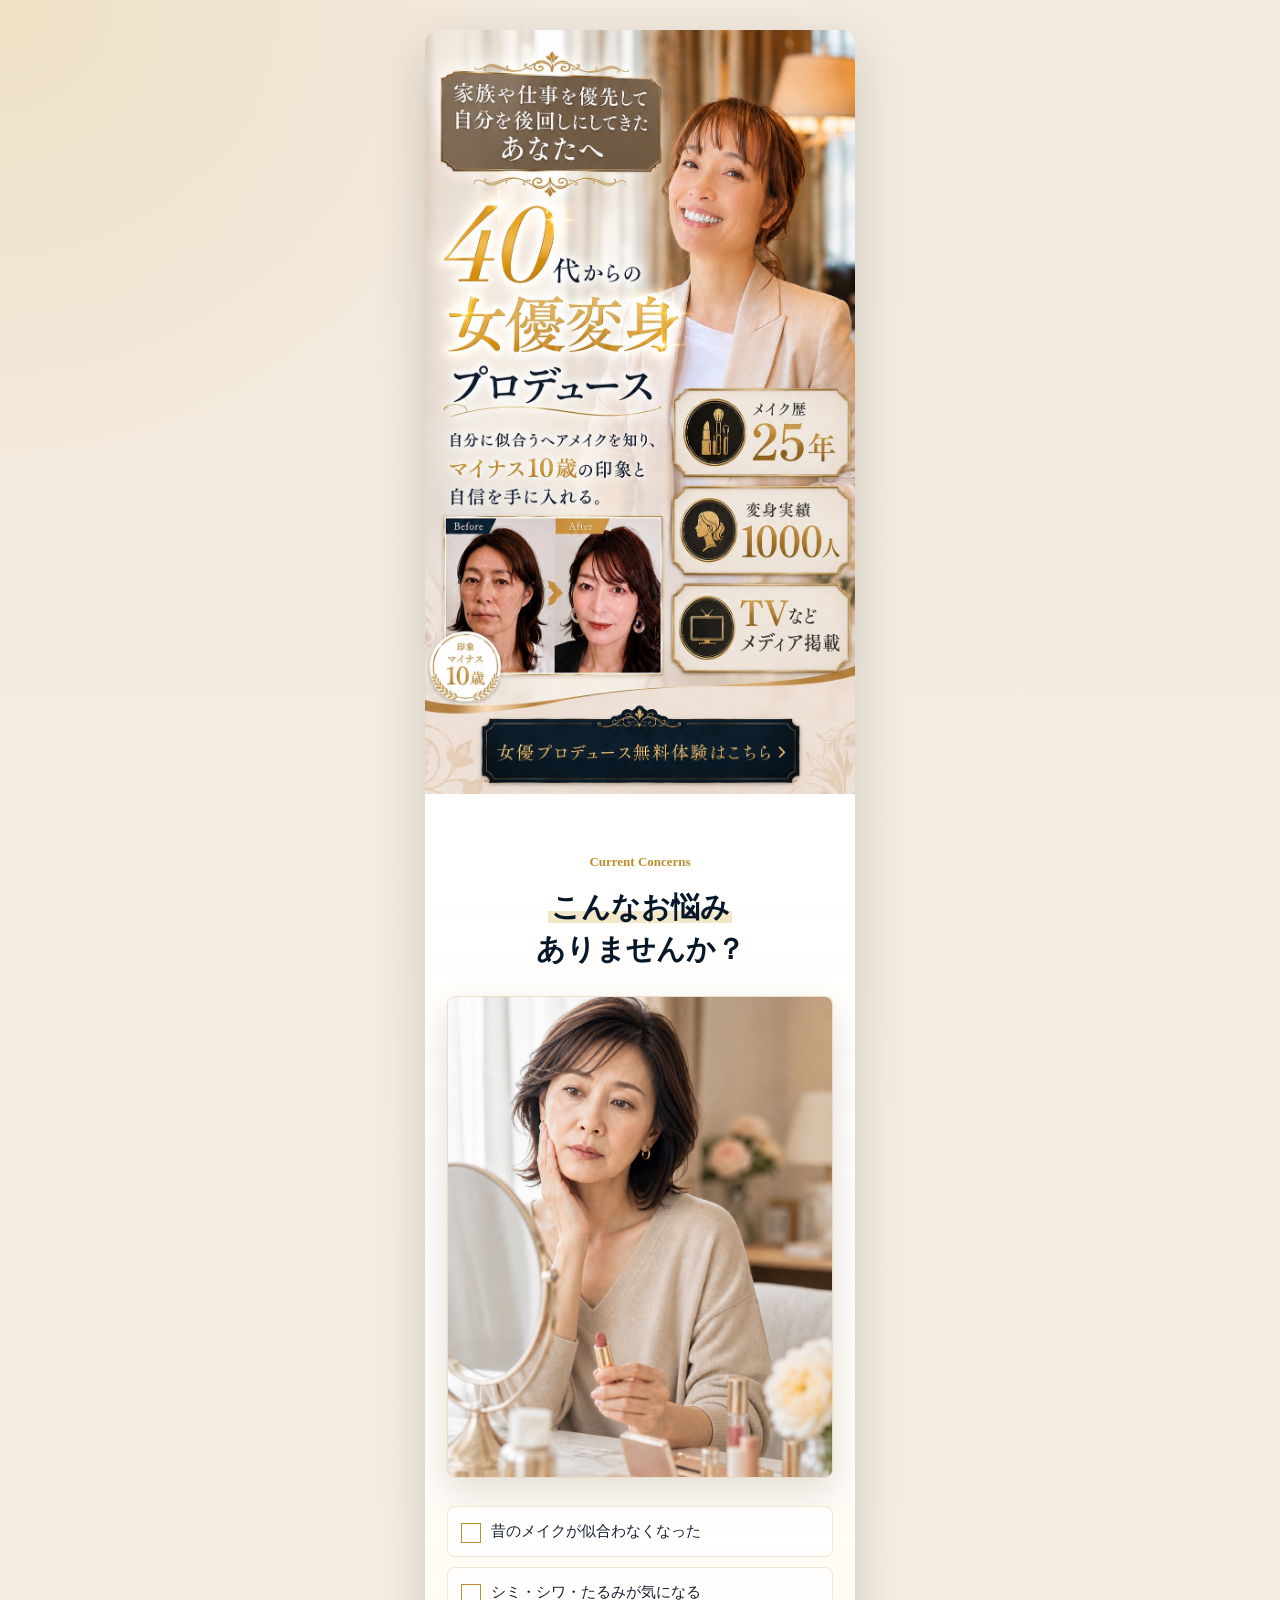
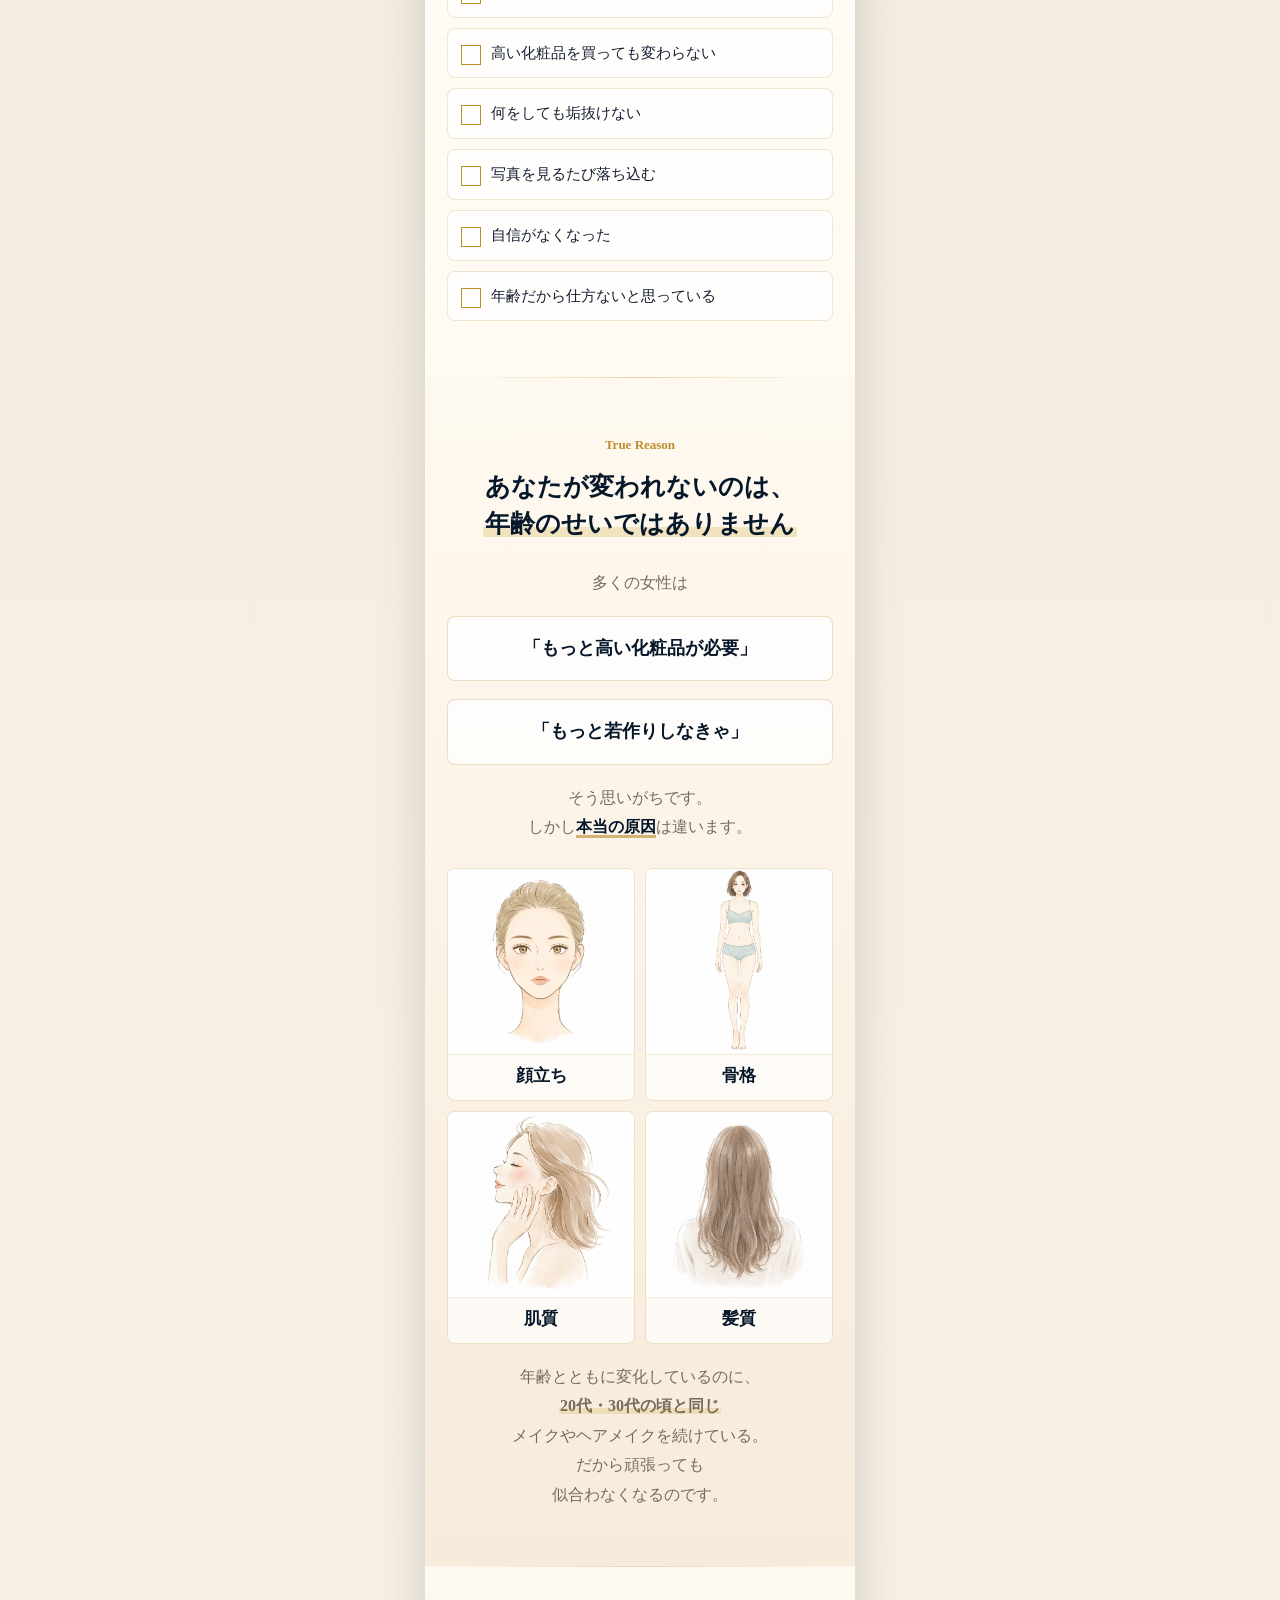
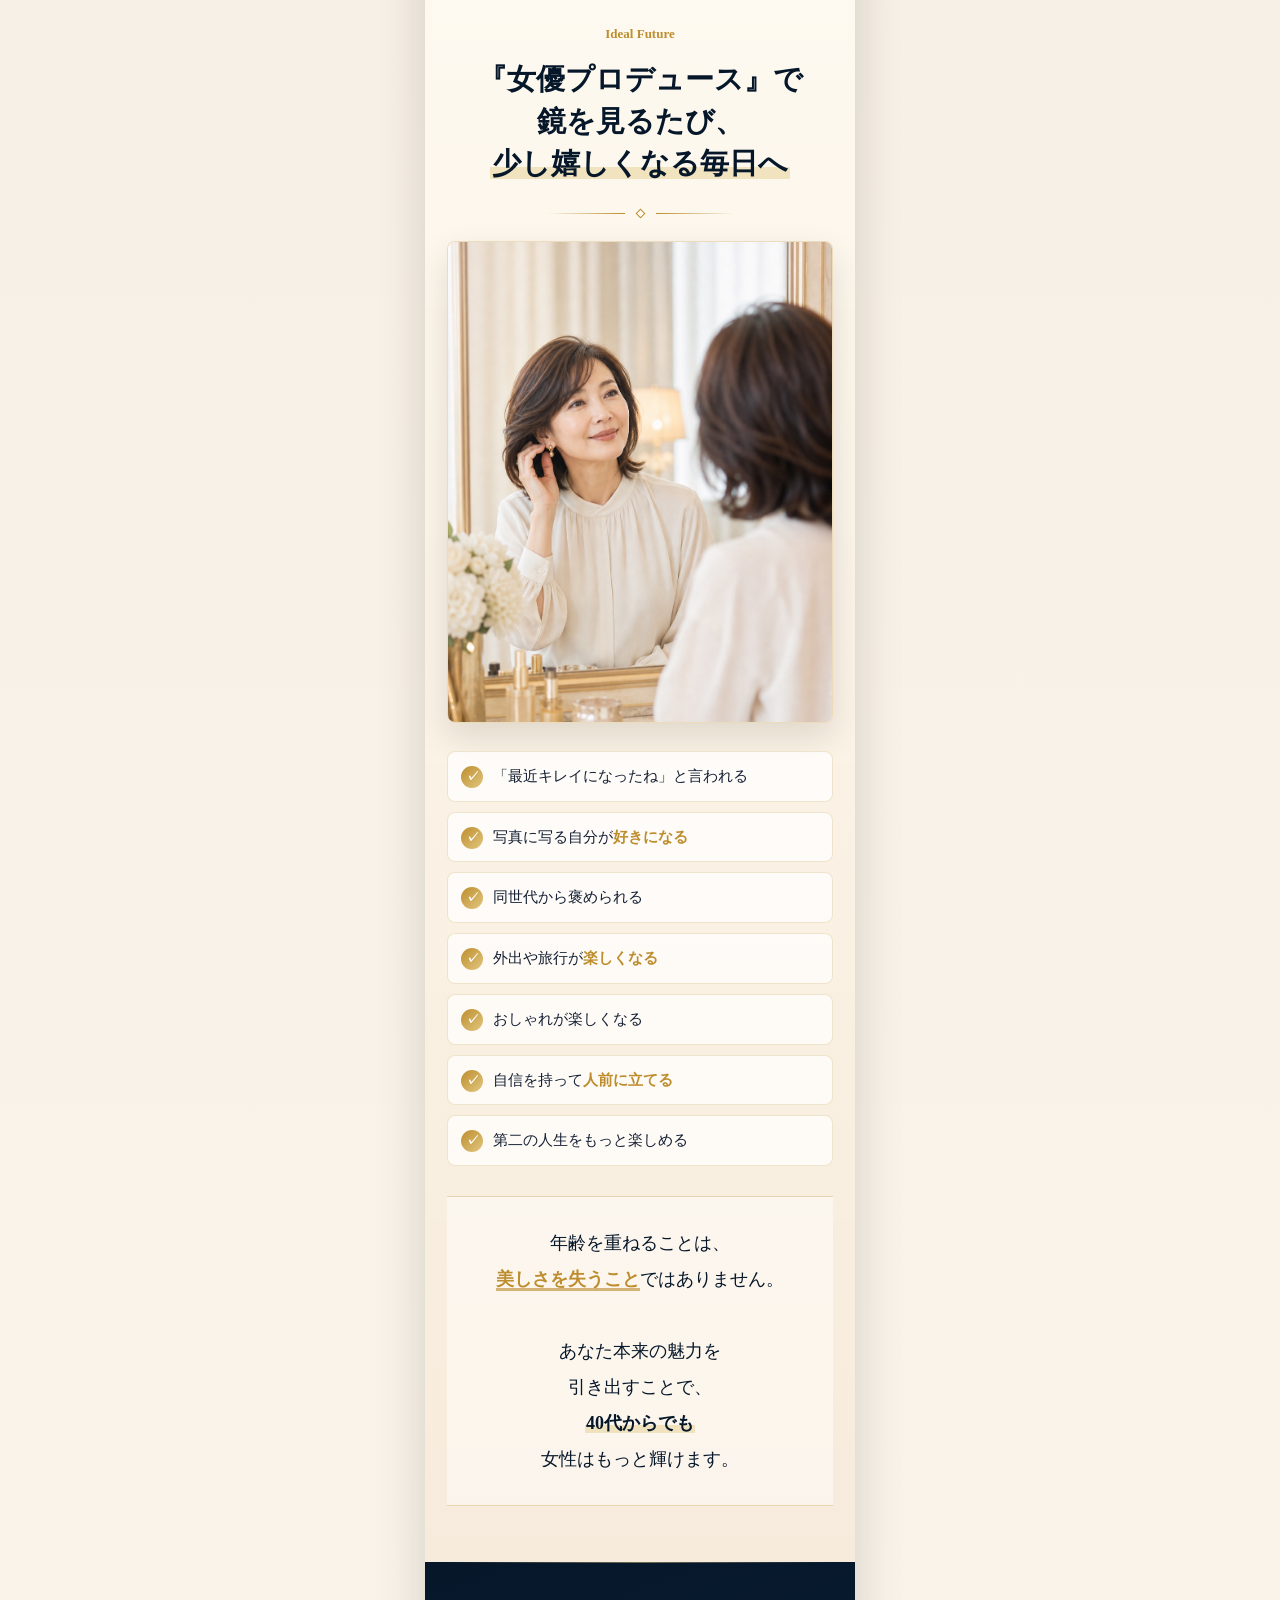
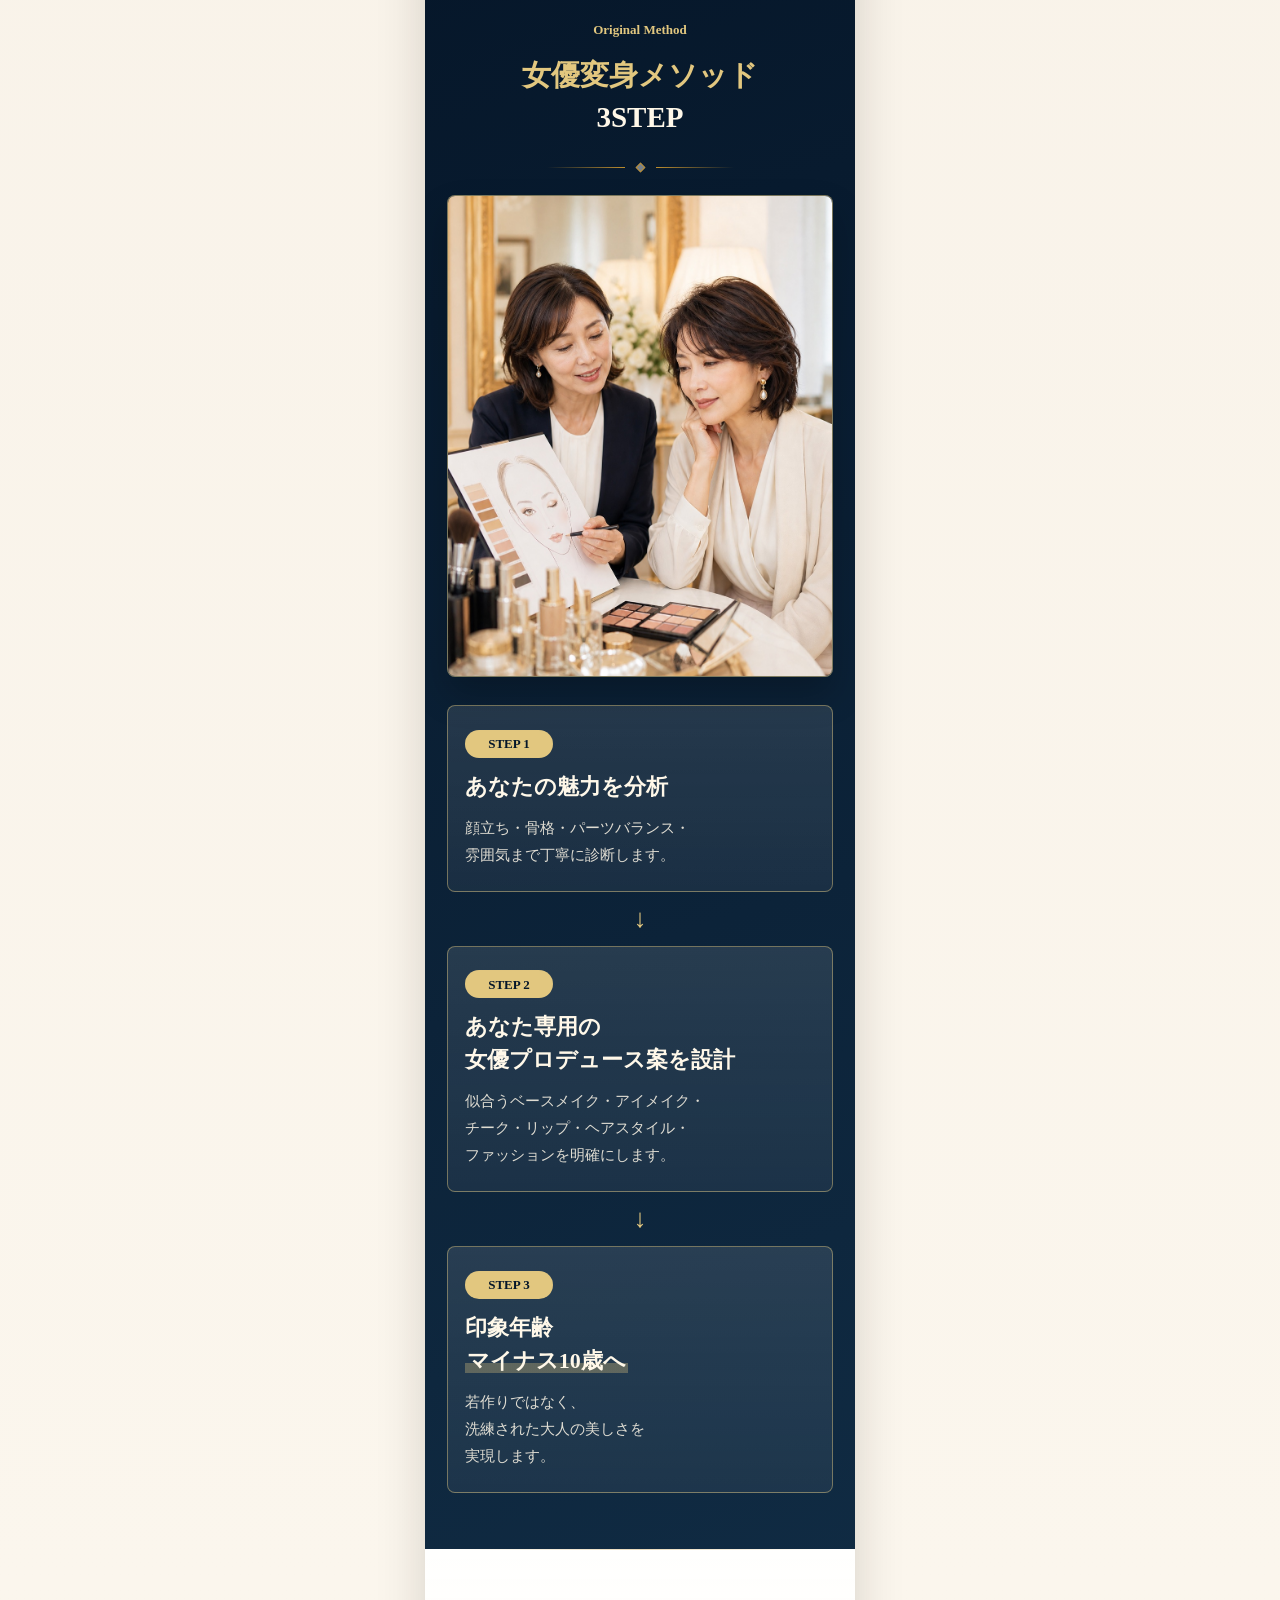
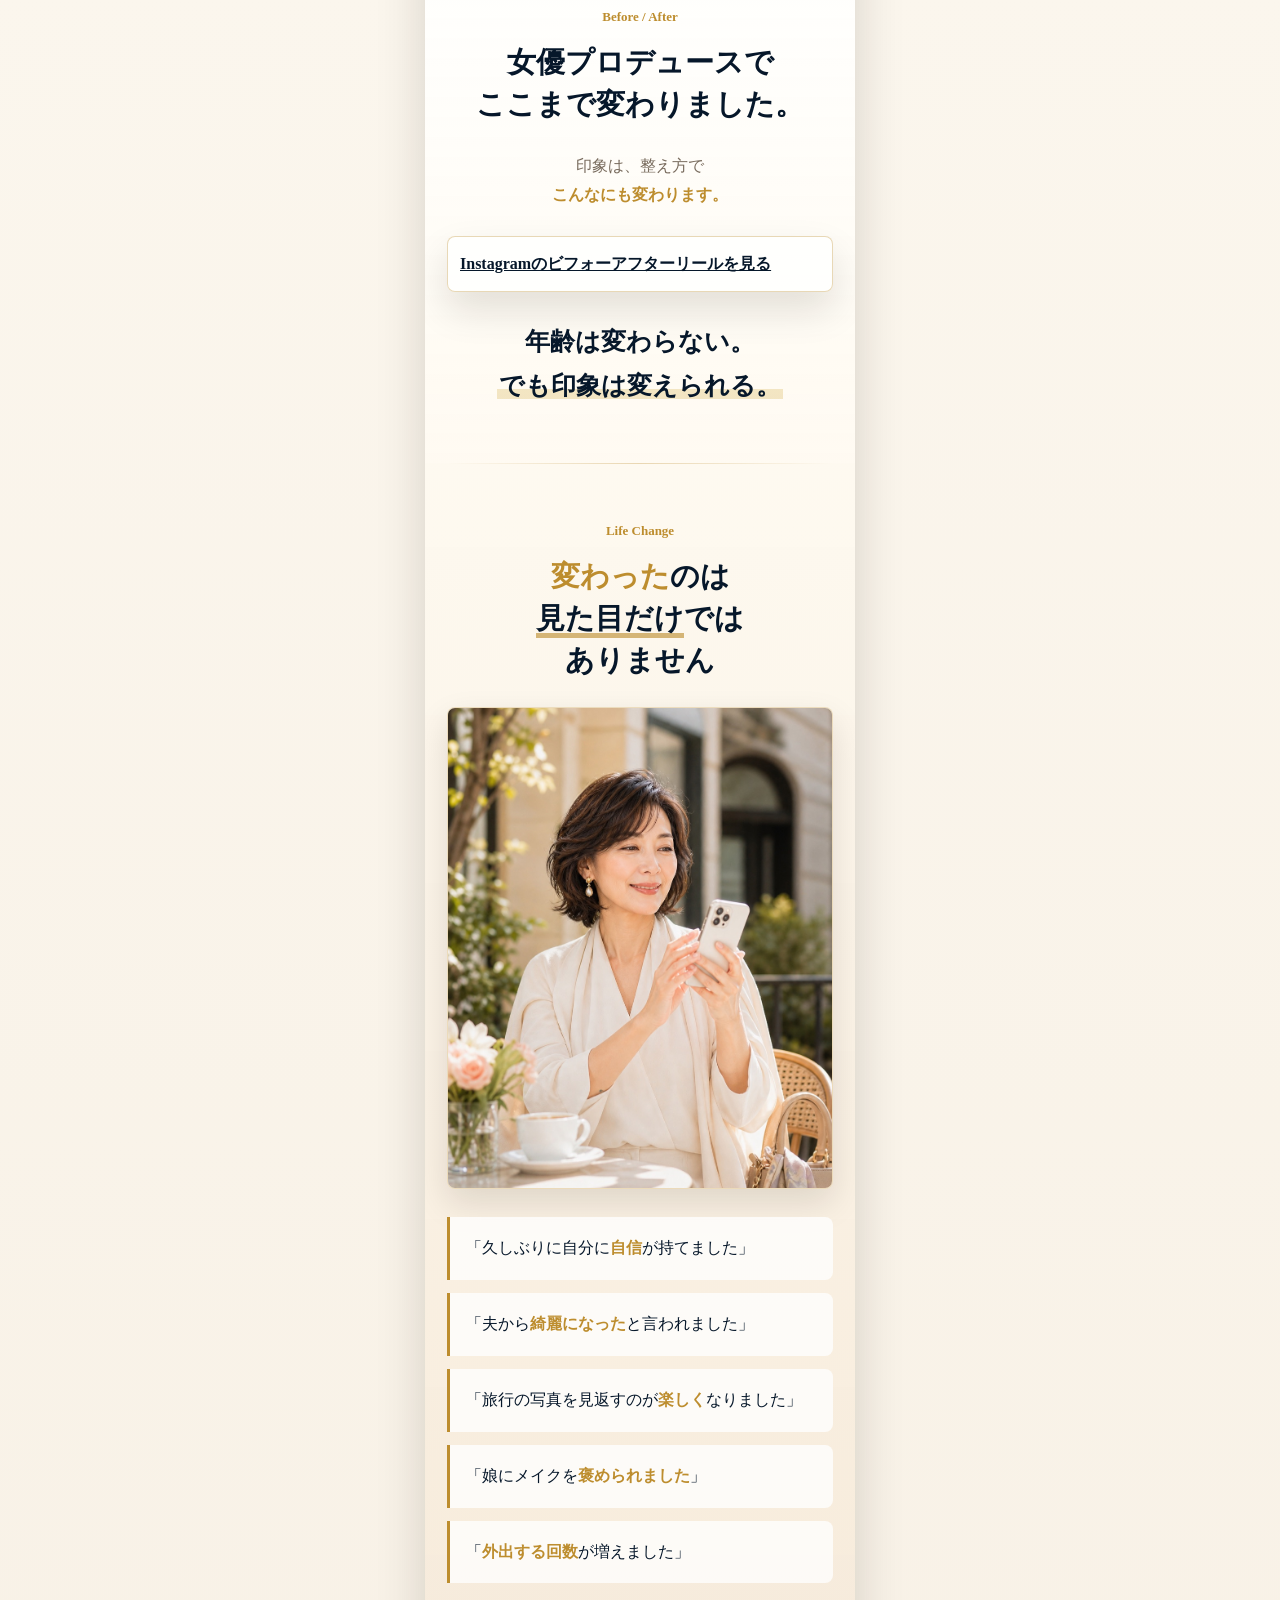
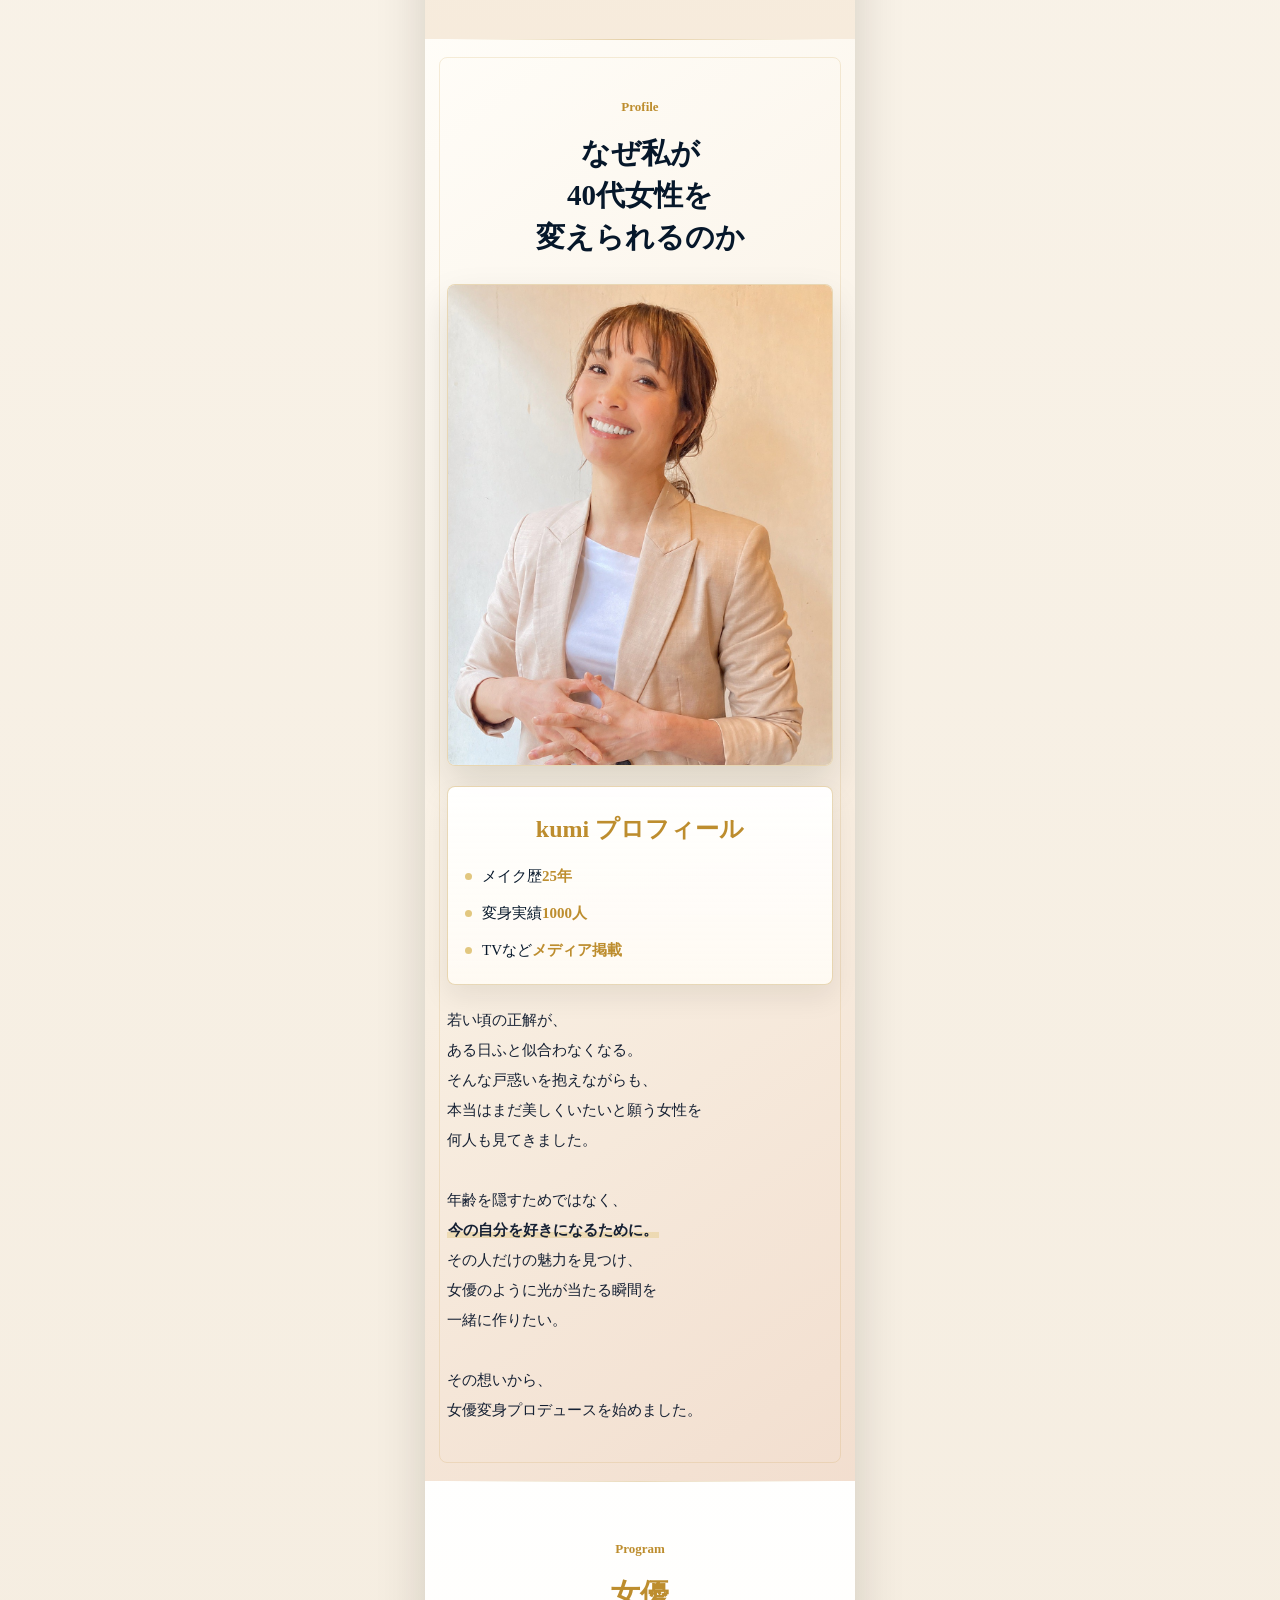
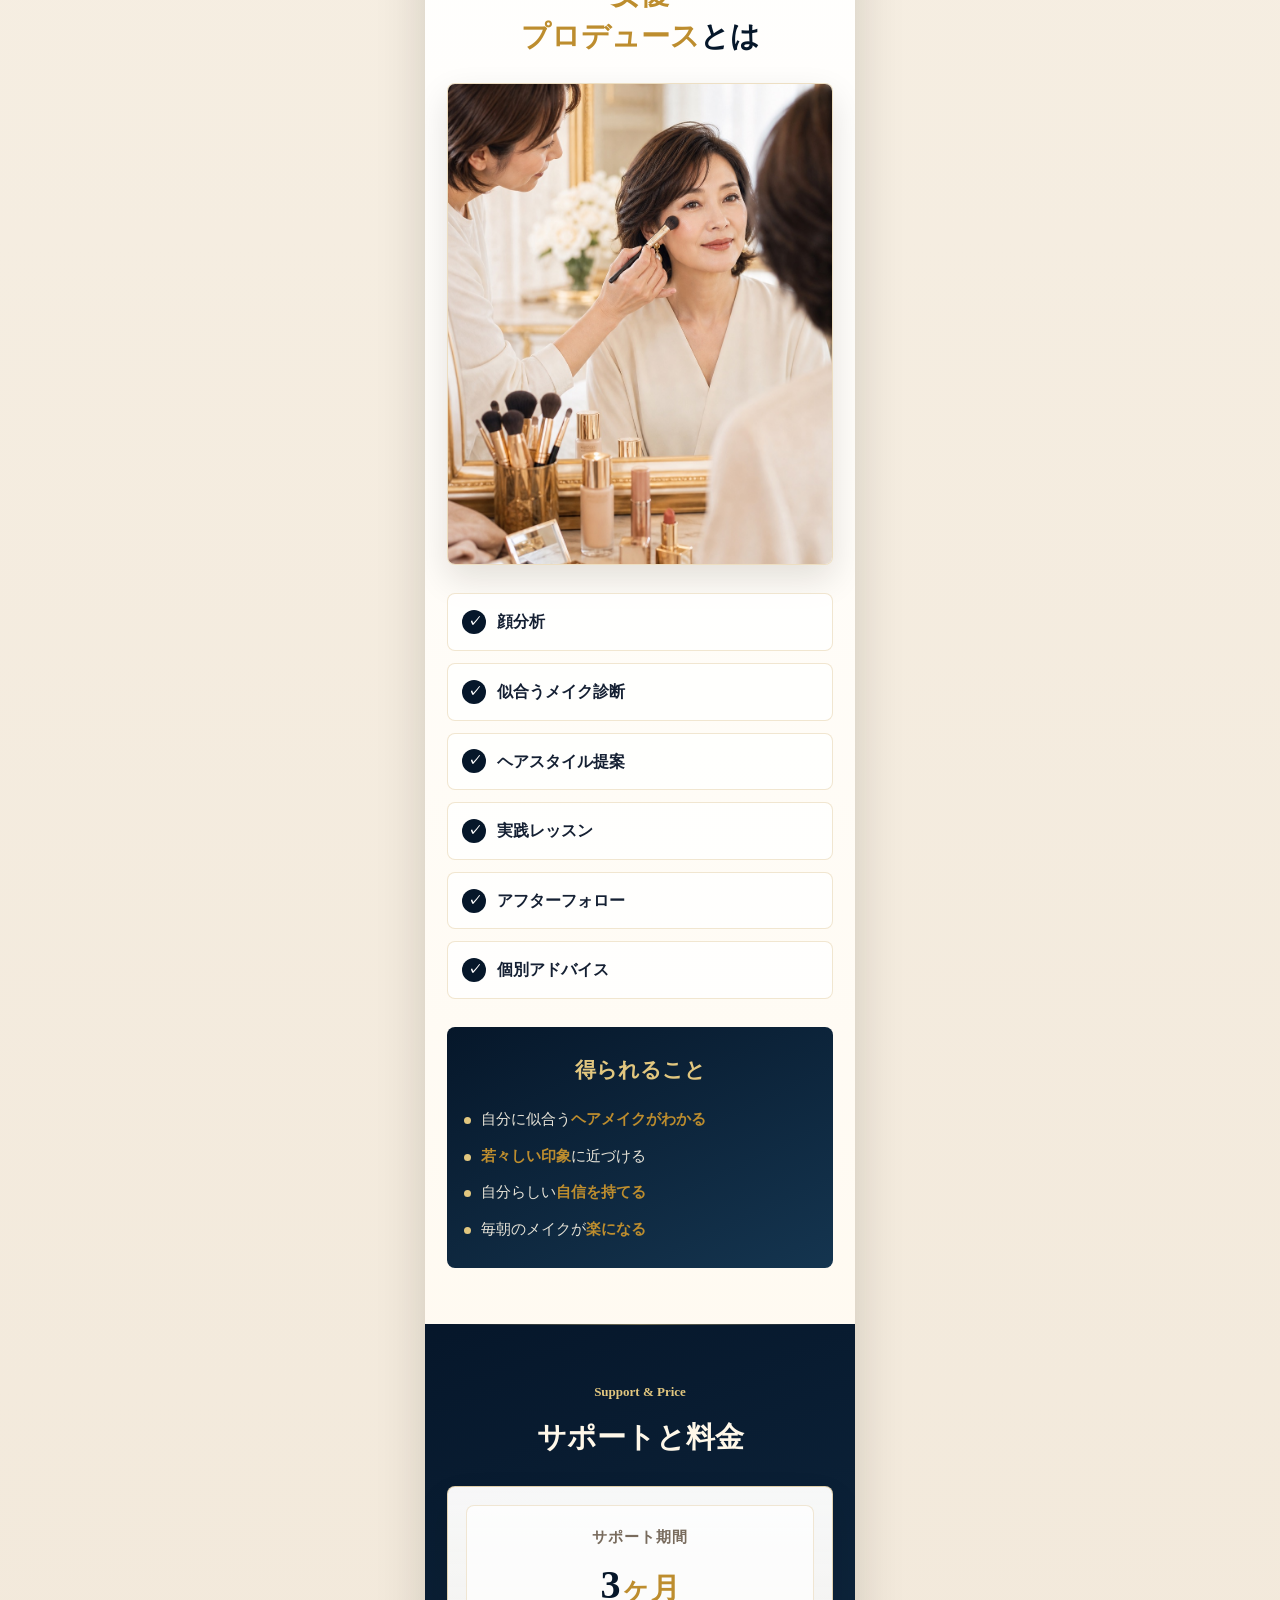
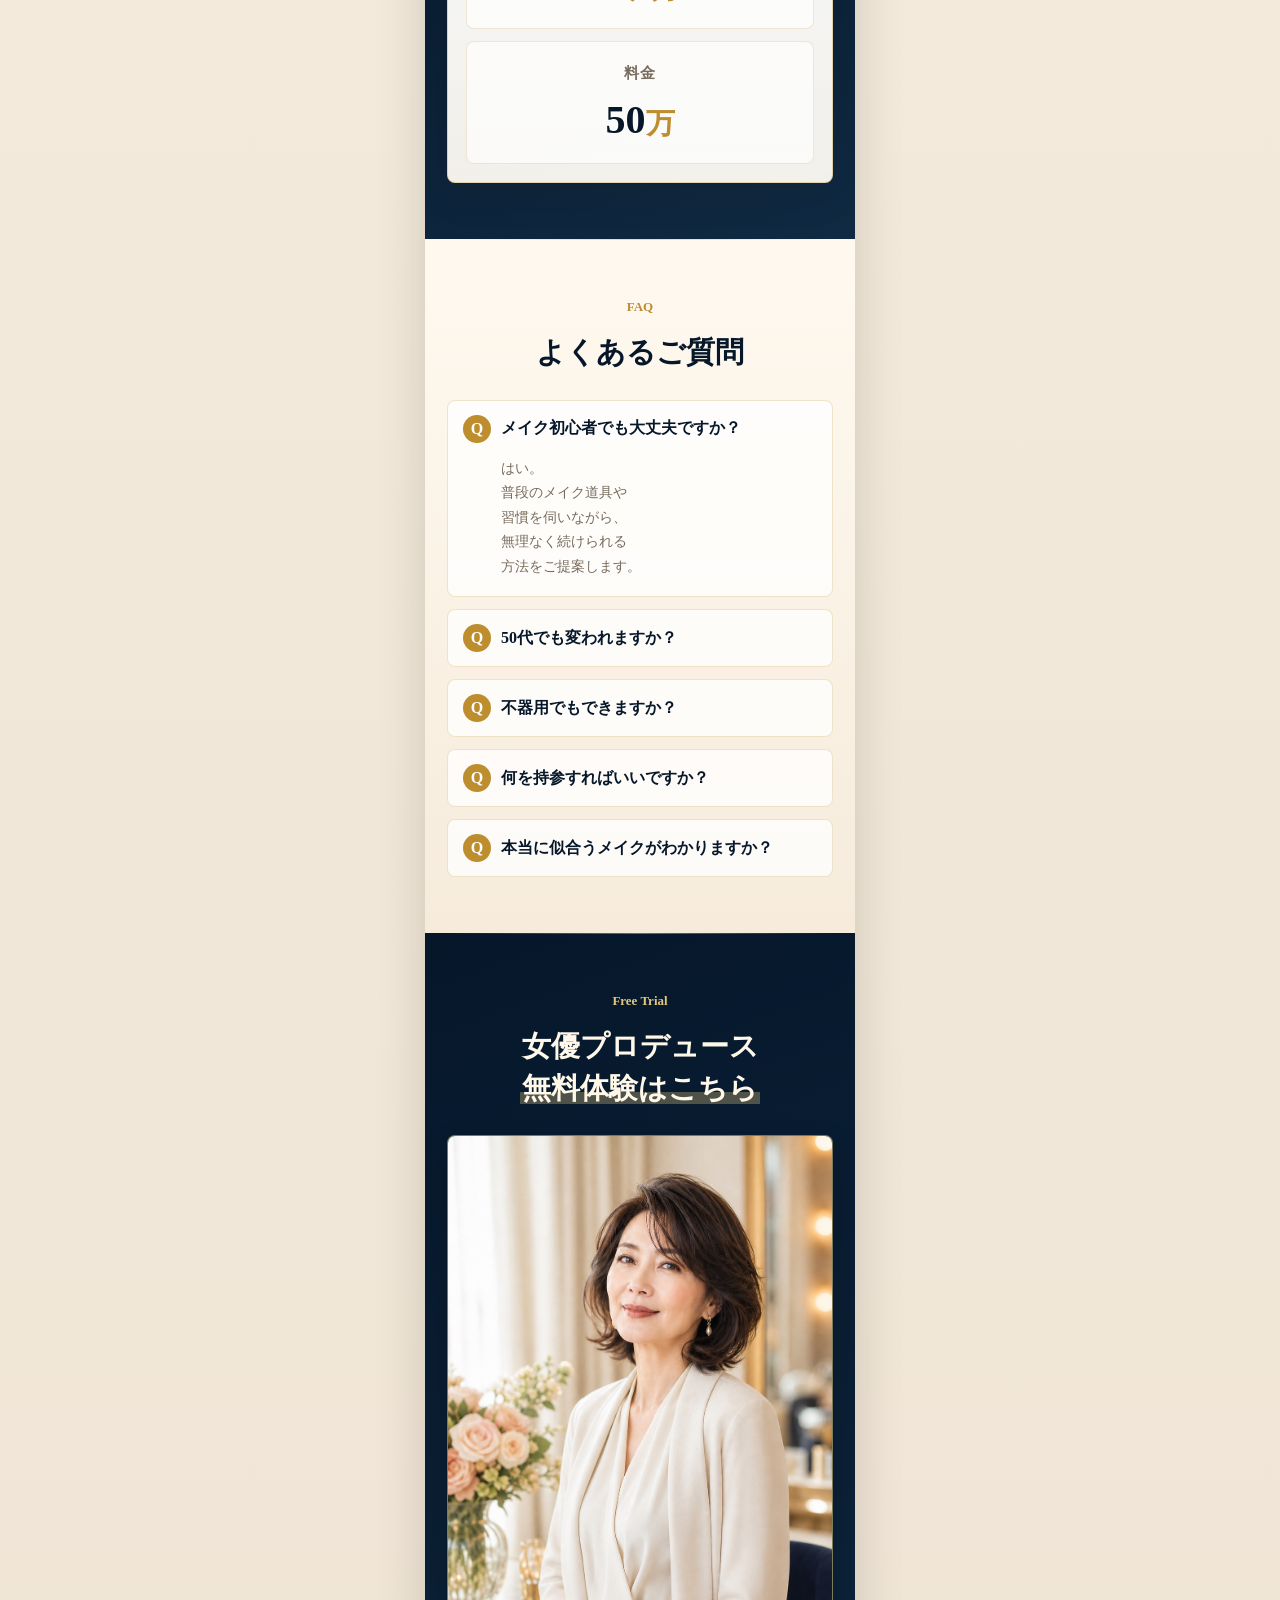
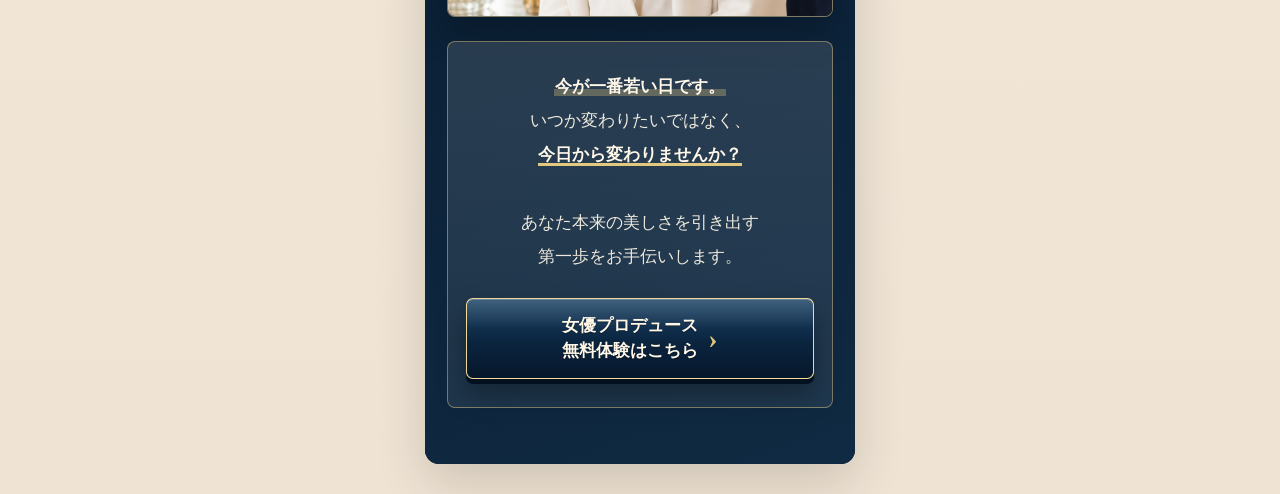
==== index.html @ 237ecb5b "Update program title" ====
<!doctype html>
<html lang="ja">
<head>
  <meta charset="utf-8">
  <meta name="viewport" content="width=device-width, initial-scale=1">
  <title>40代からの女優変身プロデュース</title>
  <meta name="description" content="年齢を重ねたからこそ、もっと美しく輝ける。40代からの女優変身プロデュース無料体験LPです。">
  <meta property="og:title" content="40代からの女優変身プロデュース">
  <meta property="og:description" content="自分に似合うヘアメイクを知り、マイナス10歳の印象と自信を手に入れる無料体験。">
  <meta property="og:image" content="assets/fv.jpg">
  <style>
    :root {
      --ivory: #fffaf1;
      --pearl: #f8efe2;
      --paper: #fffdf8;
      --navy: #06172a;
      --navy-soft: #102b43;
      --gold: #bd8d2e;
      --gold-light: #e2c77f;
      --rose: #c78c78;
      --ink: #152033;
      --muted: #786b5d;
      --line: rgba(189, 141, 46, 0.32);
      --shadow: 0 18px 50px rgba(27, 20, 11, 0.16);
    }
    * {
      box-sizing: border-box;
    }

    html {
      scroll-behavior: smooth;
    }

    body {
      margin: 0;
      color: var(--ink);
      background:
        radial-gradient(circle at top left, rgba(226, 199, 127, 0.28), transparent 34rem),
        linear-gradient(180deg, #f2eadf 0%, #fbf6ed 48%, #efe4d4 100%);
      font-family: "Hiragino Mincho ProN", "Yu Mincho", YuMincho, "Noto Serif JP", serif;
      letter-spacing: 0;
      line-height: 1.85;
      word-break: keep-all;
      overflow-wrap: normal;
      -webkit-font-smoothing: antialiased;
      text-rendering: optimizeLegibility;
    }

    img {
      display: block;
      max-width: 100%;
    }

    a {
      color: inherit;
    }

    button,
    input,
    select {
      font: inherit;
    }

    .site {
      width: 100%;
      max-width: 430px;
      margin: 0 auto;
      background: var(--paper);
      box-shadow: var(--shadow);
      overflow: hidden;
      position: relative;
    }

    .hero {
      margin: 0;
      background: #f7efe4;
      position: relative;
    }

    .hero img {
      width: 100%;
      height: auto;
    }

    .hero-cta-hotspot {
      position: absolute;
      left: 13.8%;
      right: 13.8%;
      bottom: 4.15%;
      height: 6.25%;
      border: 0;
      border-radius: 4px;
      background: transparent;
      cursor: pointer;
      -webkit-tap-highlight-color: transparent;
      transform: translateY(0);
      transition: transform 0.16s ease, filter 0.16s ease;
    }

    .hero-cta-hotspot::before {
      content: "";
      position: absolute;
      inset: 8% 1.5% 10%;
      border-radius: 3px;
      box-shadow:
        0 7px 0 rgba(2, 16, 32, 0.44),
        0 18px 26px rgba(0, 0, 0, 0.22);
      opacity: 0.55;
      transition: box-shadow 0.16s ease, opacity 0.16s ease, transform 0.16s ease;
    }

    .hero-cta-hotspot::after {
      content: "";
      position: absolute;
      inset: 12% 3% 15%;
      border-radius: 3px;
      background: linear-gradient(180deg, rgba(255, 255, 255, 0.13), transparent 42%);
      opacity: 0;
      pointer-events: none;
      transition: opacity 0.16s ease;
    }

    .hero-cta-hotspot:hover,
    .hero-cta-hotspot:focus-visible {
      transform: translateY(-2px);
      filter: brightness(1.04);
      outline: none;
    }

    .hero-cta-hotspot:hover::before,
    .hero-cta-hotspot:focus-visible::before {
      box-shadow:
        0 9px 0 rgba(2, 16, 32, 0.48),
        0 22px 30px rgba(0, 0, 0, 0.28);
      opacity: 0.68;
    }

    .hero-cta-hotspot:hover::after,
    .hero-cta-hotspot:focus-visible::after {
      opacity: 0.38;
    }

    .hero-cta-hotspot:active {
      transform: translateY(4px);
      filter: brightness(0.98);
    }

    .hero-cta-hotspot:active::before {
      box-shadow:
        0 1px 0 rgba(2, 16, 32, 0.48),
        0 8px 16px rgba(0, 0, 0, 0.18);
      opacity: 0.46;
    }

    .section {
      position: relative;
      padding: 56px 22px;
      isolation: isolate;
    }

    .section::before {
      content: "";
      position: absolute;
      inset: 0 22px auto;
      height: 1px;
      background: linear-gradient(90deg, transparent, var(--line), transparent);
    }

    .section:first-of-type::before {
      display: none;
    }

    .section--pearl {
      background:
        linear-gradient(180deg, rgba(255, 250, 241, 0.92), rgba(246, 235, 219, 0.95)),
        var(--pearl);
    }

    .section--white {
      background:
        linear-gradient(180deg, rgba(255, 255, 255, 0.84), rgba(255, 250, 241, 0.94)),
        var(--paper);
    }

    .section--navy {
      color: #fff8e9;
      background:
        linear-gradient(160deg, rgba(6, 23, 42, 0.98), rgba(16, 43, 67, 0.98)),
        var(--navy);
    }

    .section--navy::before {
      background: linear-gradient(90deg, transparent, rgba(226, 199, 127, 0.48), transparent);
    }

    .section--profile {
      color: var(--navy);
      background:
        linear-gradient(145deg, rgba(255, 253, 248, 0.97), rgba(248, 239, 226, 0.94) 52%, rgba(241, 220, 204, 0.92)),
        var(--ivory);
    }

    .section--profile::before {
      background: linear-gradient(90deg, transparent, rgba(189, 141, 46, 0.4), transparent);
    }

    .section--profile::after {
      content: "";
      position: absolute;
      inset: 18px 14px 18px;
      z-index: 0;
      border: 1px solid rgba(189, 141, 46, 0.16);
      border-radius: 8px;
      pointer-events: none;
    }

    .section--profile > * {
      position: relative;
      z-index: 1;
    }

    .section--profile .eyebrow {
      color: var(--gold);
    }

    .section--profile .title {
      color: var(--navy);
    }

    .eyebrow {
      margin: 0 0 12px;
      color: var(--gold);
      font-size: 13px;
      font-weight: 700;
      text-align: center;
    }

    .section--navy .eyebrow {
      color: var(--gold-light);
    }

    .title {
      margin: 0 auto 26px;
      color: var(--navy);
      font-size: 29px;
      font-weight: 700;
      line-height: 1.45;
      text-align: center;
    }

    .section--navy .title {
      color: #fff8e9;
    }

    .title-small {
      font-size: 25px;
    }

    .phrase,
    .line {
      display: inline-block;
    }

    .line {
      display: block;
    }

    .accent {
      color: var(--gold);
      font-weight: 700;
    }

    .section--navy .accent {
      color: var(--gold-light);
    }

    .marker {
      padding: 0 0.08em;
      background: linear-gradient(transparent 62%, rgba(226, 199, 127, 0.42) 0);
      font-weight: 700;
    }

    .section--navy .marker {
      color: #fff8e9;
      background: linear-gradient(transparent 62%, rgba(226, 199, 127, 0.32) 0);
    }

    .underline {
      color: var(--navy);
      font-weight: 700;
      text-decoration: underline;
      text-decoration-color: rgba(189, 141, 46, 0.62);
      text-decoration-thickness: 0.16em;
      text-underline-offset: 0.18em;
      text-decoration-skip-ink: none;
    }

    .section--navy .underline {
      color: #fff8e9;
      text-decoration-color: var(--gold-light);
    }

    .ornament {
      display: flex;
      align-items: center;
      justify-content: center;
      gap: 12px;
      margin: 0 auto 24px;
      color: var(--gold);
    }

    .ornament::before,
    .ornament::after {
      content: "";
      width: 78px;
      height: 1px;
      background: linear-gradient(90deg, transparent, currentColor);
    }

    .ornament::after {
      background: linear-gradient(90deg, currentColor, transparent);
    }

    .ornament span {
      width: 7px;
      height: 7px;
      border: 1px solid currentColor;
      transform: rotate(45deg);
      background: rgba(255, 255, 255, 0.45);
    }

    .lead {
      margin: 0 auto;
      color: var(--muted);
      font-size: 16px;
      text-align: center;
    }

    .section--navy .lead {
      color: rgba(255, 248, 233, 0.82);
    }

    .section-visual {
      margin: 0 0 28px;
      border: 1px solid rgba(189, 141, 46, 0.28);
      border-radius: 8px;
      background: rgba(255, 255, 255, 0.48);
      box-shadow: 0 14px 34px rgba(27, 20, 11, 0.12);
      overflow: hidden;
    }

    .section--navy .section-visual {
      border-color: rgba(226, 199, 127, 0.5);
      background: rgba(255, 255, 255, 0.06);
      box-shadow: 0 18px 34px rgba(0, 0, 0, 0.22);
    }

    .section-visual img {
      width: 100%;
      aspect-ratio: 4 / 5;
      object-fit: cover;
    }

    .section-visual--future img {
      object-position: center 42%;
    }

    .section-visual--concerns img {
      object-position: center 46%;
    }

    .section-visual--method img,
    .section-visual--lesson img {
      object-position: center 48%;
    }

    .section-visual--life img {
      object-position: center 45%;
    }

    .section-visual--final {
      margin-bottom: 24px;
    }

    .section-visual--final img {
      object-position: center 43%;
    }

    .future-list,
    .worry-list,
    .check-list {
      display: grid;
      gap: 10px;
      margin: 0;
      padding: 0;
      list-style: none;
    }

    .future-list {
      margin-bottom: 30px;
    }

    .future-list li,
    .worry-list li,
    .check-list li {
      display: flex;
      align-items: flex-start;
      gap: 10px;
      min-height: 44px;
      padding: 12px 13px;
      border: 1px solid rgba(189, 141, 46, 0.22);
      border-radius: 8px;
      background: rgba(255, 255, 255, 0.72);
      color: var(--ink);
      font-size: 15px;
      line-height: 1.65;
    }

    .future-list li::before,
    .check-list li::before {
      content: "✓";
      flex: 0 0 22px;
      width: 22px;
      height: 22px;
      margin-top: 2px;
      border-radius: 50%;
      color: #fff;
      background: linear-gradient(135deg, var(--gold), var(--gold-light));
      font-size: 13px;
      font-weight: 700;
      line-height: 22px;
      text-align: center;
    }

    .worry-list li::before {
      content: "";
      flex: 0 0 18px;
      width: 18px;
      height: 18px;
      margin-top: 4px;
      border: 1.5px solid var(--gold);
      background: rgba(255, 255, 255, 0.72);
    }

    .message {
      margin: 30px 0 0;
      padding: 28px 18px;
      border-top: 1px solid var(--line);
      border-bottom: 1px solid var(--line);
      color: var(--navy);
      font-size: 18px;
      line-height: 2;
      text-align: center;
      background: rgba(255, 255, 255, 0.45);
    }

    .message strong {
      color: var(--gold);
      font-weight: 700;
    }

    .cause-copy {
      display: grid;
      gap: 18px;
      margin: 0;
      color: var(--ink);
      font-size: 16px;
      text-align: center;
    }

    .quote-line {
      margin: 0;
      padding: 16px 14px;
      border: 1px solid rgba(189, 141, 46, 0.28);
      border-radius: 8px;
      background: rgba(255, 255, 255, 0.78);
      color: var(--navy);
      font-size: 18px;
      font-weight: 700;
      line-height: 1.75;
    }

    .mini-list {
      display: grid;
      grid-template-columns: repeat(2, minmax(0, 1fr));
      gap: 10px;
      margin: 8px 0 0;
      padding: 0;
      list-style: none;
    }

    .mini-list li {
      display: grid;
      min-height: 0;
      padding: 0;
      border: 1px solid rgba(189, 141, 46, 0.24);
      border-radius: 8px;
      background: rgba(255, 255, 255, 0.7);
      color: var(--navy);
      font-weight: 700;
      text-align: center;
      overflow: hidden;
    }

    .mini-list img {
      width: 100%;
      aspect-ratio: 1 / 1;
      object-fit: cover;
      background: #fff;
      border-bottom: 1px solid rgba(189, 141, 46, 0.18);
    }

    .mini-list span {
      display: block;
      padding: 10px 8px 12px;
      font-size: 17px;
      line-height: 1.35;
    }

    .step-stack {
      display: grid;
      gap: 14px;
    }

    .step-card {
      position: relative;
      padding: 22px 17px;
      border: 1px solid rgba(226, 199, 127, 0.45);
      border-radius: 8px;
      background:
        linear-gradient(180deg, rgba(255, 255, 255, 0.08), rgba(255, 255, 255, 0.02)),
        rgba(255, 255, 255, 0.04);
    }

    .step-number {
      display: inline-flex;
      align-items: center;
      justify-content: center;
      min-width: 88px;
      height: 28px;
      margin-bottom: 12px;
      border: 1px solid rgba(226, 199, 127, 0.7);
      border-radius: 999px;
      color: var(--navy);
      background: var(--gold-light);
      font-size: 13px;
      font-weight: 700;
      line-height: 1;
    }

    .step-card h3 {
      margin: 0 0 12px;
      color: #fff8e9;
      font-size: 22px;
      line-height: 1.5;
    }

    .step-card p {
      margin: 0;
      color: rgba(255, 248, 233, 0.86);
      font-size: 15px;
      line-height: 1.8;
    }

    .step-arrow {
      color: var(--gold-light);
      font-size: 26px;
      line-height: 1;
      text-align: center;
    }

    .case-grid {
      display: grid;
      gap: 14px;
      margin-top: 26px;
    }

    .instagram-reel {
      width: min(100%, 520px);
      margin: 26px auto 0;
      padding: clamp(8px, 1.8vw, 12px);
      border: 1px solid rgba(189, 141, 46, 0.34);
      border-radius: 8px;
      background: rgba(255, 255, 255, 0.76);
      box-shadow: 0 18px 38px rgba(27, 20, 11, 0.12);
    }

    .instagram-reel .instagram-media {
      min-width: 0 !important;
      width: 100% !important;
      max-width: 100% !important;
      margin: 0 auto !important;
    }

    .instagram-reel a {
      color: var(--navy);
      font-weight: 700;
      line-height: 1.8;
    }

    .case-card {
      border: 1px solid rgba(189, 141, 46, 0.32);
      border-radius: 8px;
      background: rgba(255, 255, 255, 0.76);
      overflow: hidden;
    }

    .case-head {
      display: flex;
      align-items: center;
      justify-content: space-between;
      min-height: 38px;
      padding: 8px 12px;
      color: #fff8e9;
      background: linear-gradient(90deg, var(--navy), var(--navy-soft));
      font-size: 13px;
      font-weight: 700;
    }

    .ba-row {
      display: grid;
      grid-template-columns: minmax(0, 1fr) 32px minmax(0, 1fr);
      gap: 0;
      align-items: stretch;
      min-height: 132px;
    }

    .photo-slot {
      position: relative;
      display: grid;
      place-items: center;
      padding: 16px 8px 12px;
      overflow: hidden;
      color: rgba(21, 32, 51, 0.62);
      background:
        linear-gradient(145deg, rgba(255, 255, 255, 0.78), rgba(242, 229, 210, 0.82)),
        var(--pearl);
    }

    .photo-slot::before {
      content: "";
      width: 62px;
      height: 62px;
      border-radius: 50%;
      border: 1px solid rgba(189, 141, 46, 0.24);
      background:
        radial-gradient(circle at 50% 28%, rgba(189, 141, 46, 0.22) 0 18%, transparent 19%),
        radial-gradient(circle at 50% 92%, rgba(189, 141, 46, 0.18) 0 45%, transparent 46%);
    }

    .photo-slot.after {
      background:
        linear-gradient(145deg, rgba(255, 251, 239, 0.92), rgba(226, 199, 127, 0.28)),
        var(--ivory);
    }

    .photo-label {
      position: absolute;
      inset: 8px auto auto 8px;
      padding: 3px 8px;
      color: #fff;
      background: var(--navy);
      font-size: 12px;
      line-height: 1.2;
    }

    .photo-slot.after .photo-label {
      background: var(--gold);
    }

    .ba-arrow {
      display: grid;
      place-items: center;
      color: var(--gold);
      background: rgba(189, 141, 46, 0.08);
      font-size: 22px;
      font-weight: 700;
    }

    .proof-copy {
      margin: 28px 0 0;
      color: var(--navy);
      font-size: 25px;
      font-weight: 700;
      line-height: 1.75;
      text-align: center;
    }

    .voice-list {
      display: grid;
      gap: 13px;
      margin: 0;
      padding: 0;
      list-style: none;
    }

    .voice-list li {
      padding: 17px 16px;
      border-left: 3px solid var(--gold);
      border-radius: 0 8px 8px 0;
      background: rgba(255, 255, 255, 0.78);
      color: var(--navy);
      font-size: 16px;
      line-height: 1.8;
    }

    .voice-list strong,
    .program-item strong,
    .benefit-box strong {
      color: var(--gold);
      font-weight: 700;
    }

    .profile {
      display: grid;
      gap: 20px;
    }

    .profile-photo {
      margin: 0;
      border: 1px solid rgba(189, 141, 46, 0.34);
      border-radius: 8px;
      background: rgba(255, 255, 255, 0.7);
      box-shadow: 0 18px 38px rgba(27, 20, 11, 0.13);
      overflow: hidden;
    }

    .profile-photo img {
      width: 100%;
      aspect-ratio: 4 / 5;
      object-fit: cover;
      object-position: center 28%;
    }

    .profile-box {
      padding: 20px 17px;
      border: 1px solid rgba(189, 141, 46, 0.34);
      border-radius: 8px;
      background:
        linear-gradient(180deg, rgba(255, 255, 255, 0.84), rgba(255, 250, 241, 0.72)),
        rgba(255, 255, 255, 0.76);
      box-shadow: 0 12px 28px rgba(27, 20, 11, 0.08);
    }

    .profile-name {
      margin: 0 0 12px;
      color: var(--gold);
      font-size: 24px;
      font-weight: 700;
      text-align: center;
    }

    .profile-list {
      display: grid;
      gap: 9px;
      margin: 0;
      padding: 0;
      list-style: none;
    }

    .profile-list li {
      display: flex;
      gap: 10px;
      align-items: center;
      color: var(--navy);
      font-size: 15px;
    }

    .profile-list li::before {
      content: "";
      flex: 0 0 7px;
      width: 7px;
      height: 7px;
      border-radius: 50%;
      background: var(--gold-light);
    }

    .story {
      margin: 0;
      color: var(--ink);
      font-size: 15px;
      line-height: 2;
      text-align: left;
    }

    .program-grid {
      display: grid;
      gap: 12px;
      margin-bottom: 28px;
    }

    .program-item {
      display: flex;
      align-items: center;
      gap: 11px;
      min-height: 54px;
      padding: 13px 14px;
      border: 1px solid rgba(189, 141, 46, 0.22);
      border-radius: 8px;
      background: rgba(255, 255, 255, 0.78);
      font-weight: 700;
    }

    .program-item::before {
      content: "✓";
      flex: 0 0 24px;
      width: 24px;
      height: 24px;
      border-radius: 50%;
      color: #fff;
      background: var(--navy);
      font-size: 13px;
      line-height: 24px;
      text-align: center;
    }

    .benefit-box {
      padding: 24px 17px;
      border-radius: 8px;
      color: #fff8e9;
      background:
        linear-gradient(155deg, rgba(6, 23, 42, 0.96), rgba(21, 54, 81, 0.96)),
        var(--navy);
    }

    .benefit-box h3 {
      margin: 0 0 16px;
      color: var(--gold-light);
      font-size: 21px;
      text-align: center;
    }

    .benefit-box ul {
      display: grid;
      gap: 9px;
      margin: 0;
      padding: 0;
      list-style: none;
    }

    .benefit-box li {
      display: flex;
      gap: 10px;
      align-items: flex-start;
      color: rgba(255, 248, 233, 0.9);
      font-size: 15px;
    }

    .benefit-box li::before {
      content: "";
      flex: 0 0 7px;
      width: 7px;
      height: 7px;
      margin-top: 11px;
      border-radius: 50%;
      background: var(--gold-light);
    }

    .terms-panel {
      display: grid;
      gap: 12px;
      margin-top: 28px;
      padding: 18px;
      border: 1px solid rgba(189, 141, 46, 0.34);
      border-radius: 8px;
      background:
        linear-gradient(180deg, rgba(255, 255, 255, 0.86), rgba(255, 250, 241, 0.76)),
        rgba(255, 255, 255, 0.78);
      box-shadow: 0 16px 34px rgba(27, 20, 11, 0.1);
    }

    .terms-row {
      display: grid;
      gap: 8px;
      padding: 18px 14px;
      border: 1px solid rgba(189, 141, 46, 0.2);
      border-radius: 8px;
      background: rgba(255, 255, 255, 0.68);
      text-align: center;
    }

    .terms-label {
      color: var(--muted);
      font-size: 15px;
      font-weight: 700;
      letter-spacing: 0.06em;
    }

    .terms-value {
      color: var(--navy);
      font-size: clamp(30px, 9vw, 40px);
      font-weight: 700;
      line-height: 1.25;
    }

    .terms-value .unit {
      color: var(--gold);
      font-size: 0.72em;
    }

    .faq-list {
      display: grid;
      gap: 12px;
    }

    details {
      border: 1px solid rgba(189, 141, 46, 0.24);
      border-radius: 8px;
      background: rgba(255, 255, 255, 0.78);
      overflow: hidden;
    }

    summary {
      display: flex;
      align-items: center;
      gap: 10px;
      min-height: 56px;
      padding: 14px 15px;
      color: var(--navy);
      cursor: pointer;
      font-weight: 700;
      list-style: none;
    }

    summary span {
      min-width: 0;
      line-height: 1.55;
      word-break: normal;
      overflow-wrap: break-word;
    }

    summary::-webkit-details-marker {
      display: none;
    }

    summary::before {
      content: "Q";
      flex: 0 0 28px;
      width: 28px;
      height: 28px;
      border-radius: 50%;
      color: #fff;
      background: var(--gold);
      line-height: 28px;
      text-align: center;
    }

    details p {
      margin: 0;
      padding: 0 16px 17px 53px;
      color: var(--muted);
      font-size: 14px;
      line-height: 1.75;
      word-break: normal;
      overflow-wrap: break-word;
    }

    .cta-panel {
      padding: 28px 18px;
      border: 1px solid rgba(226, 199, 127, 0.48);
      border-radius: 8px;
      background:
        linear-gradient(180deg, rgba(255, 255, 255, 0.08), rgba(255, 255, 255, 0.02)),
        rgba(255, 255, 255, 0.05);
      text-align: center;
    }

    .final-copy {
      margin: 0 0 24px;
      color: rgba(255, 248, 233, 0.92);
      font-size: 17px;
      line-height: 2;
    }

    .cta-button {
      position: relative;
      display: inline-flex;
      align-items: center;
      justify-content: center;
      gap: 10px;
      width: 100%;
      min-height: 62px;
      padding: 15px 20px;
      border: 1px solid rgba(255, 228, 157, 0.94);
      border-radius: 7px;
      color: #fff8e9;
      background:
        linear-gradient(180deg, rgba(255, 255, 255, 0.16), transparent 38%),
        linear-gradient(180deg, #1b4366 0%, #0b2540 54%, #06172a 100%);
      box-shadow:
        0 5px 0 #021020,
        0 15px 28px rgba(0, 0, 0, 0.34),
        inset 0 1px 0 rgba(255, 255, 255, 0.22);
      font-size: 18px;
      font-weight: 700;
      line-height: 1.5;
      text-align: center;
      text-decoration: none;
      text-shadow: 0 1px 1px rgba(0, 0, 0, 0.32);
      cursor: pointer;
      overflow: hidden;
      transform: translateY(0);
      transition: transform 0.16s ease, box-shadow 0.16s ease, filter 0.16s ease;
    }

    .cta-button::before {
      content: "";
      position: absolute;
      inset: 0;
      background:
        linear-gradient(120deg, transparent 0 26%, rgba(255, 255, 255, 0.26) 42%, transparent 58% 100%);
      transform: translateX(-120%);
      transition: transform 0.55s ease;
      pointer-events: none;
    }

    .cta-button:hover {
      filter: brightness(1.06);
      transform: translateY(-2px);
      box-shadow:
        0 7px 0 #021020,
        0 18px 32px rgba(0, 0, 0, 0.38),
        inset 0 1px 0 rgba(255, 255, 255, 0.26);
    }

    .cta-button:hover::before {
      transform: translateX(120%);
    }

    .cta-button:active {
      transform: translateY(4px);
      box-shadow:
        0 1px 0 #021020,
        0 8px 18px rgba(0, 0, 0, 0.28),
        inset 0 2px 8px rgba(0, 0, 0, 0.24);
    }

    .cta-button span {
      position: relative;
      z-index: 1;
      display: inline-block;
    }

    .cta-button--stacked {
      min-height: 76px;
      font-size: 17px;
    }

    .cta-button--stacked span {
      line-height: 1.45;
    }

    .cta-button .line {
      display: block;
    }

    .cta-button::after {
      content: "›";
      position: relative;
      z-index: 1;
      color: var(--gold-light);
      font-size: 28px;
      line-height: 1;
    }

    .fixed-cta {
      position: fixed;
      left: 50%;
      bottom: 0;
      z-index: 40;
      display: grid;
      place-items: center;
      width: 100%;
      max-width: 430px;
      padding: 10px 12px calc(10px + env(safe-area-inset-bottom));
      background: rgba(255, 250, 241, 0.92);
      backdrop-filter: blur(10px);
      border-top: 1px solid rgba(189, 141, 46, 0.28);
      box-shadow: 0 -12px 30px rgba(27, 20, 11, 0.12);
      opacity: 0;
      pointer-events: none;
      transform: translate(-50%, 14px);
      transition: opacity 0.24s ease, transform 0.24s ease;
    }

    .fixed-cta.is-visible {
      opacity: 1;
      pointer-events: auto;
      transform: translate(-50%, 0);
    }

    .fixed-cta .cta-button {
      min-height: 58px;
      max-width: 390px;
      font-size: 15px;
    }

    @media (max-width: 370px) {
      .section {
        padding: 48px 18px;
      }

      .title {
        font-size: 26px;
      }

      .title-small {
        font-size: 23px;
      }

      summary {
        gap: 8px;
        padding: 13px 12px;
      }

      details p {
        padding-right: 13px;
        padding-left: 48px;
      }

      .ba-row {
        min-height: 118px;
      }

      .proof-copy {
        font-size: 23px;
      }
    }

    @media (min-width: 720px) {
      .site {
        margin: 30px auto;
        border-radius: 14px;
      }

      .case-grid {
        gap: 16px;
      }
    }
  </style>
</head>
<body>
  <main class="site">
    <figure class="hero" aria-label="40代からの女優変身プロデュース">
      <img src="assets/fv.jpg" alt="年齢を重ねたからこそ、もっと美しく、輝ける。40代からの女優変身プロデュース。">
      <a class="hero-cta-hotspot" href="#apply" aria-label="女優プロデュース無料体験はこちら"></a>
    </figure>

    <section class="section section--white" id="worry">
      <p class="eyebrow">Current Concerns</p>
      <h2 class="title">
        <span class="line"><span class="marker">こんなお悩み</span></span>
        <span class="line">ありませんか？</span>
      </h2>
      <figure class="section-visual section-visual--concerns">
        <img src="assets/generated/section02-concerns.jpg" alt="鏡の前で今の自分に似合うメイクを考える女性。" loading="lazy">
      </figure>
      <ul class="worry-list">
        <li><span><span class="phrase">昔のメイクが</span><span class="phrase">似合わなくなった</span></span></li>
        <li><span><span class="phrase">シミ・シワ・たるみが</span><span class="phrase">気になる</span></span></li>
        <li><span><span class="phrase">高い化粧品を買っても</span><span class="phrase">変わらない</span></span></li>
        <li><span><span class="phrase">何をしても</span><span class="phrase">垢抜けない</span></span></li>
        <li><span><span class="phrase">写真を見るたび</span><span class="phrase">落ち込む</span></span></li>
        <li><span><span class="phrase">自信が</span><span class="phrase">なくなった</span></span></li>
        <li><span><span class="phrase">年齢だから仕方ないと</span><span class="phrase">思っている</span></span></li>
      </ul>
    </section>

    <section class="section section--pearl" id="reason">
      <p class="eyebrow">True Reason</p>
      <h2 class="title title-small">
        <span class="line">あなたが変われないのは、</span>
        <span class="line"><span class="marker">年齢のせいではありません</span></span>
      </h2>
      <div class="cause-copy">
        <p class="lead">
          <span class="line">多くの女性は</span>
        </p>
        <p class="quote-line">
          <span class="line">「もっと高い化粧品が必要」</span>
        </p>
        <p class="quote-line">
          <span class="line">「もっと若作りしなきゃ」</span>
        </p>
        <p class="lead">
          <span class="line">そう思いがちです。</span>
          <span class="line">しかし<span class="underline">本当の原因</span>は違います。</span>
        </p>
        <ul class="mini-list">
          <li>
            <img src="assets/reason-face.jpg" alt="顔立ちをイメージさせる正面の女性イラスト。" loading="lazy">
            <span>顔立ち</span>
          </li>
          <li>
            <img src="assets/reason-structure.jpg" alt="骨格をイメージさせる全身バランスの女性イラスト。" loading="lazy">
            <span>骨格</span>
          </li>
          <li>
            <img src="assets/reason-skin.jpg" alt="肌質をイメージさせる頬に手を添えた女性イラスト。" loading="lazy">
            <span>肌質</span>
          </li>
          <li>
            <img src="assets/reason-hair.jpg" alt="髪質をイメージさせる後ろ髪の女性イラスト。" loading="lazy">
            <span>髪質</span>
          </li>
        </ul>
        <p class="lead">
          <span class="line">年齢とともに変化しているのに、</span>
          <span class="line"><span class="marker">20代・30代の頃と同じ</span></span>
          <span class="line">メイクやヘアメイクを続けている。</span>
          <span class="line">だから頑張っても</span>
          <span class="line">似合わなくなるのです。</span>
        </p>
      </div>
    </section>

    <section class="section section--pearl" id="future">
      <p class="eyebrow">Ideal Future</p>
      <h1 class="title">
        <span class="line">『女優プロデュース』で</span>
        <span class="line">鏡を見るたび、</span>
        <span class="line"><span class="marker">少し嬉しくなる毎日へ</span></span>
      </h1>
      <div class="ornament" aria-hidden="true"><span></span></div>
      <figure class="section-visual section-visual--future">
        <img src="assets/generated/section01-ideal-future.jpg" alt="鏡を見る自分に自信を持ち、穏やかに微笑む女性。" loading="lazy">
      </figure>
      <ul class="future-list">
        <li><span><span class="phrase">「最近キレイになったね」と</span><span class="phrase">言われる</span></span></li>
        <li><span><span class="phrase">写真に写る自分が</span><span class="phrase accent">好きになる</span></span></li>
        <li><span><span class="phrase">同世代から</span><span class="phrase">褒められる</span></span></li>
        <li><span><span class="phrase">外出や旅行が</span><span class="phrase accent">楽しくなる</span></span></li>
        <li><span><span class="phrase">おしゃれが</span><span class="phrase">楽しくなる</span></span></li>
        <li><span><span class="phrase">自信を持って</span><span class="phrase accent">人前に立てる</span></span></li>
        <li><span><span class="phrase">第二の人生を</span><span class="phrase">もっと楽しめる</span></span></li>
      </ul>
      <div class="message">
        <span class="line">年齢を重ねることは、</span>
        <span class="line"><strong class="underline">美しさを失うこと</strong>ではありません。</span>
        <br>
        <span class="line">あなた本来の魅力を</span>
        <span class="line">引き出すことで、</span>
        <span class="line"><span class="marker">40代からでも</span></span>
        <span class="line">女性はもっと輝けます。</span>
      </div>
    </section>

    <section class="section section--navy" id="method">
      <p class="eyebrow">Original Method</p>
      <h2 class="title">
        <span class="line"><span class="accent">女優変身メソッド</span></span>
        <span class="line">3STEP</span>
      </h2>
      <div class="ornament" aria-hidden="true"><span></span></div>
      <figure class="section-visual section-visual--method">
        <img src="assets/generated/section04-method.jpg" alt="美容の専門家が一人ひとりに合わせて魅力を分析する様子。" loading="lazy">
      </figure>
      <div class="step-stack">
        <article class="step-card">
          <div class="step-number">STEP 1</div>
          <h3>
            <span class="line">あなたの魅力を分析</span>
          </h3>
          <p>
            <span class="line">顔立ち・骨格・パーツバランス・</span>
            <span class="line">雰囲気まで丁寧に診断します。</span>
          </p>
        </article>
        <div class="step-arrow" aria-hidden="true">↓</div>
        <article class="step-card">
          <div class="step-number">STEP 2</div>
          <h3>
            <span class="line">あなた専用の</span>
            <span class="line">女優プロデュース案を設計</span>
          </h3>
          <p>
            <span class="line">似合うベースメイク・アイメイク・</span>
            <span class="line">チーク・リップ・ヘアスタイル・</span>
            <span class="line">ファッションを明確にします。</span>
          </p>
        </article>
        <div class="step-arrow" aria-hidden="true">↓</div>
        <article class="step-card">
          <div class="step-number">STEP 3</div>
          <h3>
            <span class="line">印象年齢</span>
            <span class="line"><span class="marker">マイナス10歳へ</span></span>
          </h3>
          <p>
            <span class="line">若作りではなく、</span>
            <span class="line">洗練された大人の美しさを</span>
            <span class="line">実現します。</span>
          </p>
        </article>
      </div>
    </section>

    <section class="section section--white" id="proof">
      <p class="eyebrow">Before / After</p>
      <h2 class="title">
        <span class="line">女優プロデュースで</span>
        <span class="line">ここまで変わりました。</span>
      </h2>
      <p class="lead">
        <span class="line">印象は、整え方で</span>
        <span class="line"><span class="accent">こんなにも変わります。</span></span>
      </p>
      <div class="instagram-reel">
        <blockquote
          class="instagram-media"
          data-instgrm-captioned
          data-instgrm-permalink="https://www.instagram.com/reel/DasAL0Cu3KC/"
          data-instgrm-version="14"
        >
          <a href="https://www.instagram.com/reel/DasAL0Cu3KC/" target="_blank" rel="noopener">Instagramのビフォーアフターリールを見る</a>
        </blockquote>
      </div>
      <p class="proof-copy">
        <span class="line">年齢は変わらない。</span>
        <span class="line"><span class="marker">でも印象は変えられる。</span></span>
      </p>
    </section>

    <section class="section section--pearl" id="voices">
      <p class="eyebrow">Life Change</p>
      <h2 class="title">
        <span class="line"><span class="accent">変わった</span>のは</span>
        <span class="line"><span class="underline">見た目だけ</span>では</span>
        <span class="line">ありません</span>
      </h2>
      <figure class="section-visual section-visual--life">
        <img src="assets/generated/section06-life-change.jpg" alt="外出先で写真を楽しみながら穏やかに微笑む女性。" loading="lazy">
      </figure>
      <ul class="voice-list">
        <li><span class="phrase">「久しぶりに自分に<strong>自信</strong>が持てました」</span></li>
        <li><span class="phrase">「夫から<strong>綺麗になった</strong>と言われました」</span></li>
        <li><span><span class="phrase">「旅行の写真を見返すのが</span><span class="phrase"><strong>楽しく</strong>なりました」</span></span></li>
        <li><span class="phrase">「娘にメイクを<strong>褒められました</strong>」</span></li>
        <li><span class="phrase">「<strong>外出する回数</strong>が増えました」</span></li>
      </ul>
    </section>

    <section class="section section--profile" id="profile">
      <p class="eyebrow">Profile</p>
      <h2 class="title">
        <span class="line">なぜ私が</span>
        <span class="line">40代女性を</span>
        <span class="line">変えられるのか</span>
      </h2>
      <div class="profile">
        <figure class="profile-photo">
          <img src="assets/profile-kumi.jpg" alt="kumiのプロフィール写真。" loading="lazy">
        </figure>
        <div class="profile-box">
          <p class="profile-name">kumi プロフィール</p>
          <ul class="profile-list">
            <li><span>メイク歴<span class="accent">25年</span></span></li>
            <li><span>変身実績<span class="accent">1000人</span></span></li>
            <li><span>TVなど<span class="accent">メディア掲載</span></span></li>
          </ul>
        </div>
        <p class="story">
          <span class="line">若い頃の正解が、</span>
          <span class="line">ある日ふと似合わなくなる。</span>
          <span class="line">そんな戸惑いを抱えながらも、</span>
          <span class="line">本当はまだ美しくいたいと願う女性を</span>
          <span class="line">何人も見てきました。</span>
          <br>
          <span class="line">年齢を隠すためではなく、</span>
          <span class="line"><span class="marker">今の自分を好きになるために。</span></span>
          <span class="line">その人だけの魅力を見つけ、</span>
          <span class="line">女優のように光が当たる瞬間を</span>
          <span class="line">一緒に作りたい。</span>
          <br>
          <span class="line">その想いから、</span>
          <span class="line">女優変身プロデュースを始めました。</span>
        </p>
      </div>
    </section>

    <section class="section section--white" id="program">
      <p class="eyebrow">Program</p>
      <h2 class="title">
        <span class="line"><span class="accent">女優</span></span>
        <span class="line"><span class="accent">プロデュース</span>とは</span>
      </h2>
      <figure class="section-visual section-visual--lesson">
        <img src="assets/generated/section08-lesson.jpg" alt="実践レッスンでメイクの手順を丁寧に学ぶ様子。" loading="lazy">
      </figure>
      <div class="program-grid">
        <div class="program-item"><span>顔分析</span></div>
        <div class="program-item"><span>似合うメイク診断</span></div>
        <div class="program-item"><span>ヘアスタイル提案</span></div>
        <div class="program-item"><span>実践レッスン</span></div>
        <div class="program-item"><span>アフターフォロー</span></div>
        <div class="program-item"><span>個別アドバイス</span></div>
      </div>
      <div class="benefit-box">
        <h3>得られること</h3>
        <ul>
          <li><span><span class="phrase">自分に似合う</span><span class="phrase"><strong>ヘアメイクがわかる</strong></span></span></li>
          <li><span><span class="phrase"><strong>若々しい印象</strong>に</span><span class="phrase">近づける</span></span></li>
          <li><span><span class="phrase">自分らしい</span><span class="phrase"><strong>自信を持てる</strong></span></span></li>
          <li><span><span class="phrase">毎朝のメイクが</span><span class="phrase"><strong>楽になる</strong></span></span></li>
        </ul>
      </div>
    </section>

    <section class="section section--navy" id="terms">
      <p class="eyebrow">Support & Price</p>
      <h2 class="title">
        <span class="line">サポートと料金</span>
      </h2>
      <div class="terms-panel">
        <div class="terms-row">
          <span class="terms-label">サポート期間</span>
          <span class="terms-value">3<span class="unit">ヶ月</span></span>
        </div>
        <div class="terms-row">
          <span class="terms-label">料金</span>
          <span class="terms-value">50<span class="unit">万</span></span>
        </div>
      </div>
    </section>

    <section class="section section--pearl" id="faq">
      <p class="eyebrow">FAQ</p>
      <h2 class="title">
        <span class="line">よくあるご質問</span>
      </h2>
      <div class="faq-list">
        <details open>
          <summary><span>メイク初心者でも大丈夫ですか？</span></summary>
          <p>はい。<br>普段のメイク道具や<br>習慣を伺いながら、<br>無理なく続けられる<br>方法をご提案します。</p>
        </details>
        <details>
          <summary><span>50代でも変われますか？</span></summary>
          <p>もちろんです。<br>年齢に合わせた<br>肌づくりや色選びで、<br>今の魅力が伝わる<br>印象へ整えます。</p>
        </details>
        <details>
          <summary><span>不器用でもできますか？</span></summary>
          <p>大丈夫です。<br>難しいテクニックよりも、<br>再現しやすい手順を<br>大切にしています。</p>
        </details>
        <details>
          <summary><span>何を持参すればいいですか？</span></summary>
          <p>普段お使いの<br>メイク道具があれば<br>お持ちください。<br>足りないものは<br>当日確認できます。</p>
        </details>
        <details>
          <summary><span>本当に似合うメイクがわかりますか？</span></summary>
          <p>顔立ち・骨格・肌質・<br>雰囲気を見ながら、<br>あなたに似合う方向性を<br>一緒に明確にします。</p>
        </details>
      </div>
    </section>

    <section class="section section--navy" id="apply">
      <p class="eyebrow">Free Trial</p>
      <h2 class="title">
        <span class="line">女優プロデュース</span>
        <span class="line"><span class="marker">無料体験はこちら</span></span>
      </h2>
      <figure class="section-visual section-visual--final">
        <img src="assets/generated/section10-final-cta.jpg" alt="新しい一歩へ向かう自信を感じさせる女性のポートレート。" loading="lazy">
      </figure>
      <div class="cta-panel">
        <p class="final-copy">
          <span class="line"><span class="marker">今が一番若い日です。</span></span>
          <span class="line">いつか変わりたいではなく、</span>
          <span class="line"><span class="underline">今日から変わりませんか？</span></span>
          <br>
          <span class="line">あなた本来の美しさを引き出す</span>
          <span class="line">第一歩をお手伝いします。</span>
        </p>
        <a class="cta-button cta-button--stacked" href="#apply">
          <span>
            <span class="line">女優プロデュース</span>
            <span class="line">無料体験はこちら</span>
          </span>
        </a>
      </div>
    </section>

    <div class="fixed-cta">
      <a class="cta-button" href="#apply">
        <span>女優プロデュース無料体験はこちら</span>
      </a>
    </div>
  </main>

  <script>
    const hero = document.querySelector(".hero");
    const fixedCta = document.querySelector(".fixed-cta");

    const toggleFixedCta = () => {
      if (!hero || !fixedCta) return;
      const showAt = Math.max(60, hero.offsetTop + hero.offsetHeight - window.innerHeight + 12);
      fixedCta.classList.toggle("is-visible", window.scrollY >= showAt);
    };

    toggleFixedCta();
    window.addEventListener("load", toggleFixedCta);
    window.addEventListener("scroll", toggleFixedCta, { passive: true });
    window.addEventListener("resize", toggleFixedCta);
  </script>
  <script async src="https://www.instagram.com/embed.js"></script>
</body>
</html>
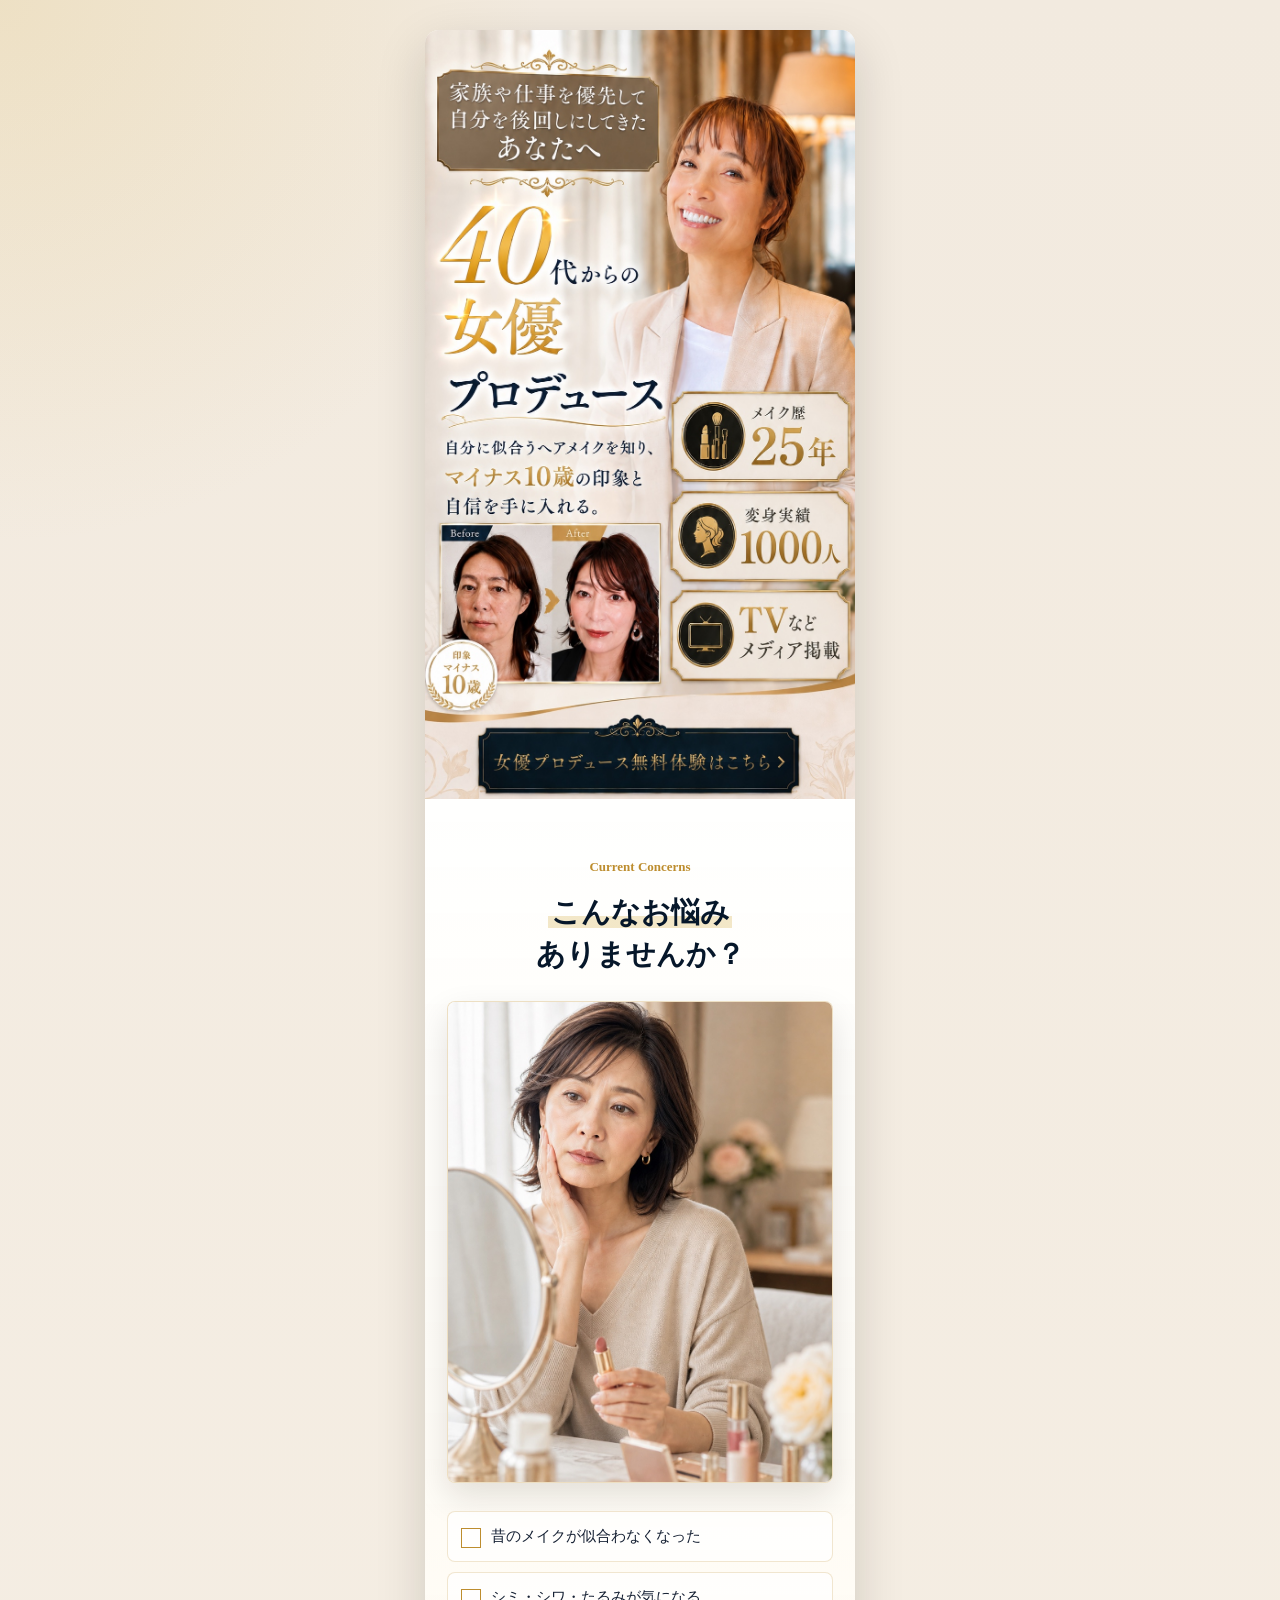
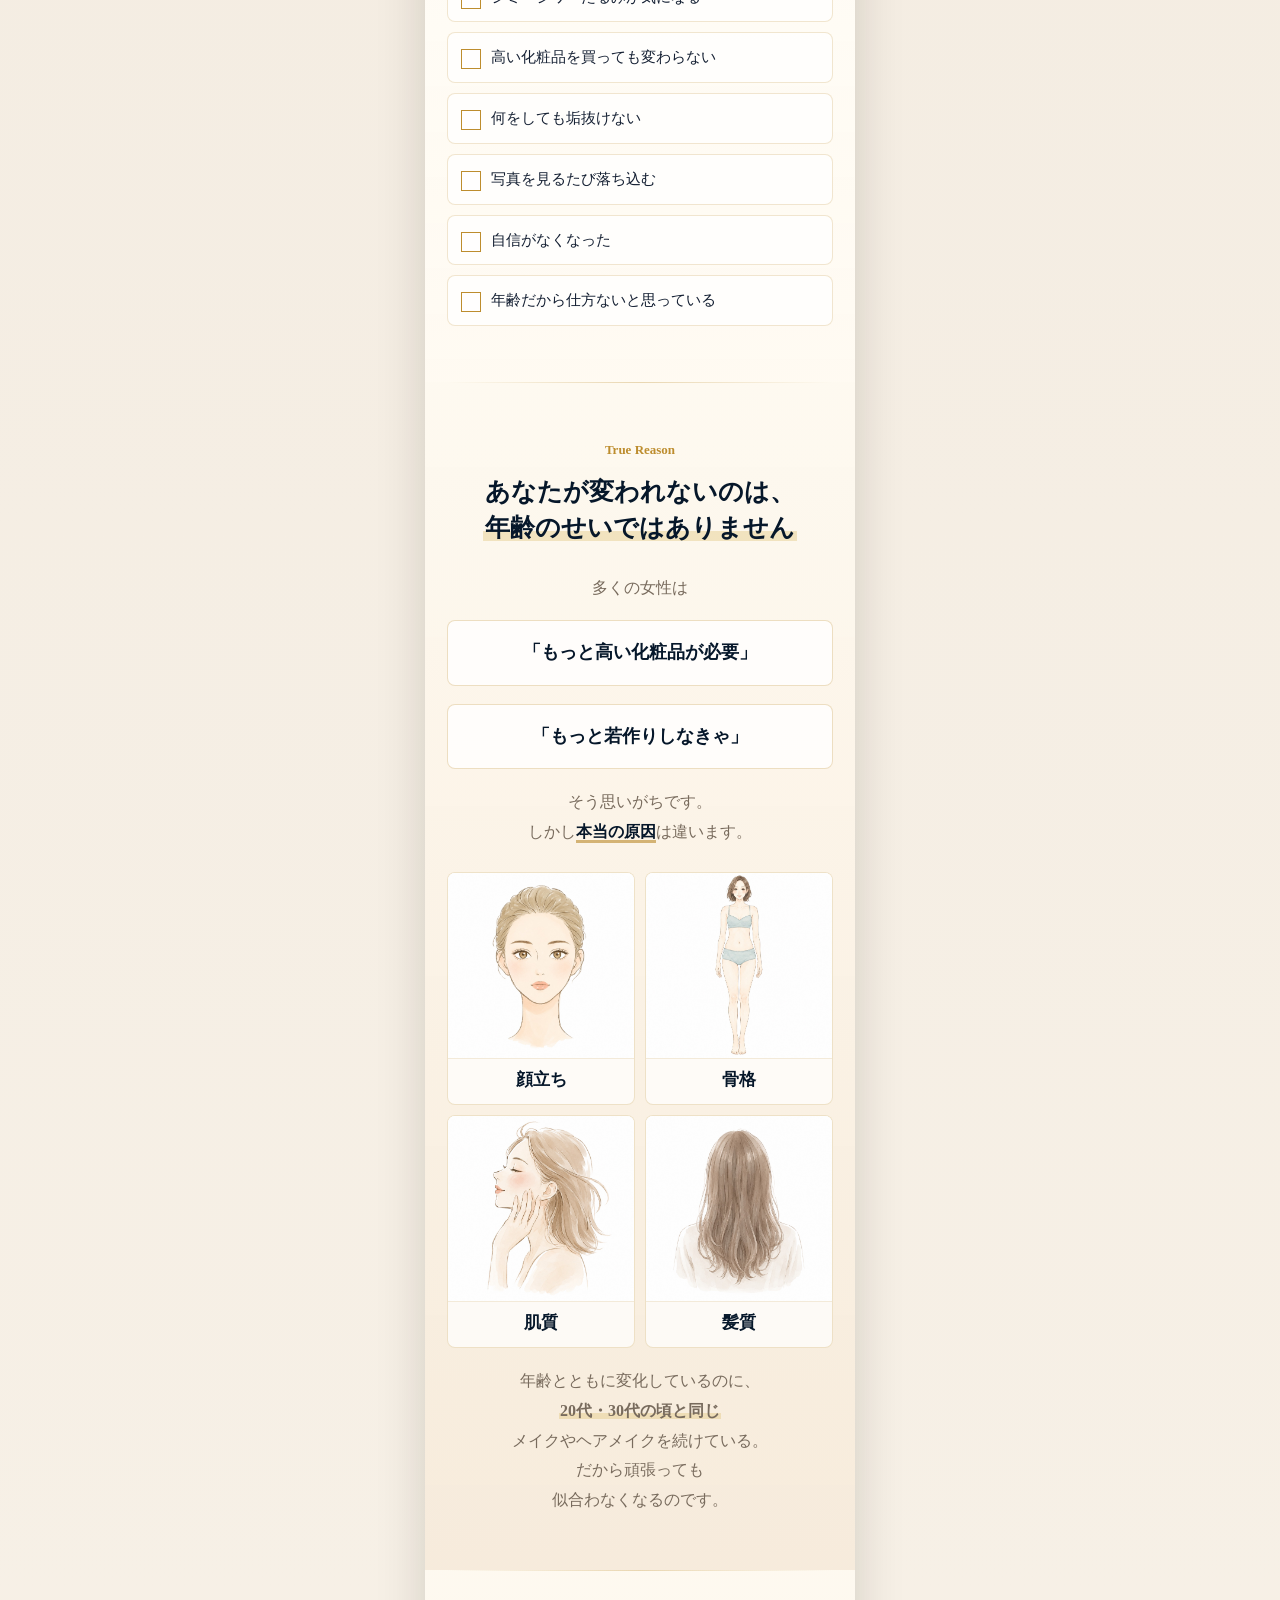
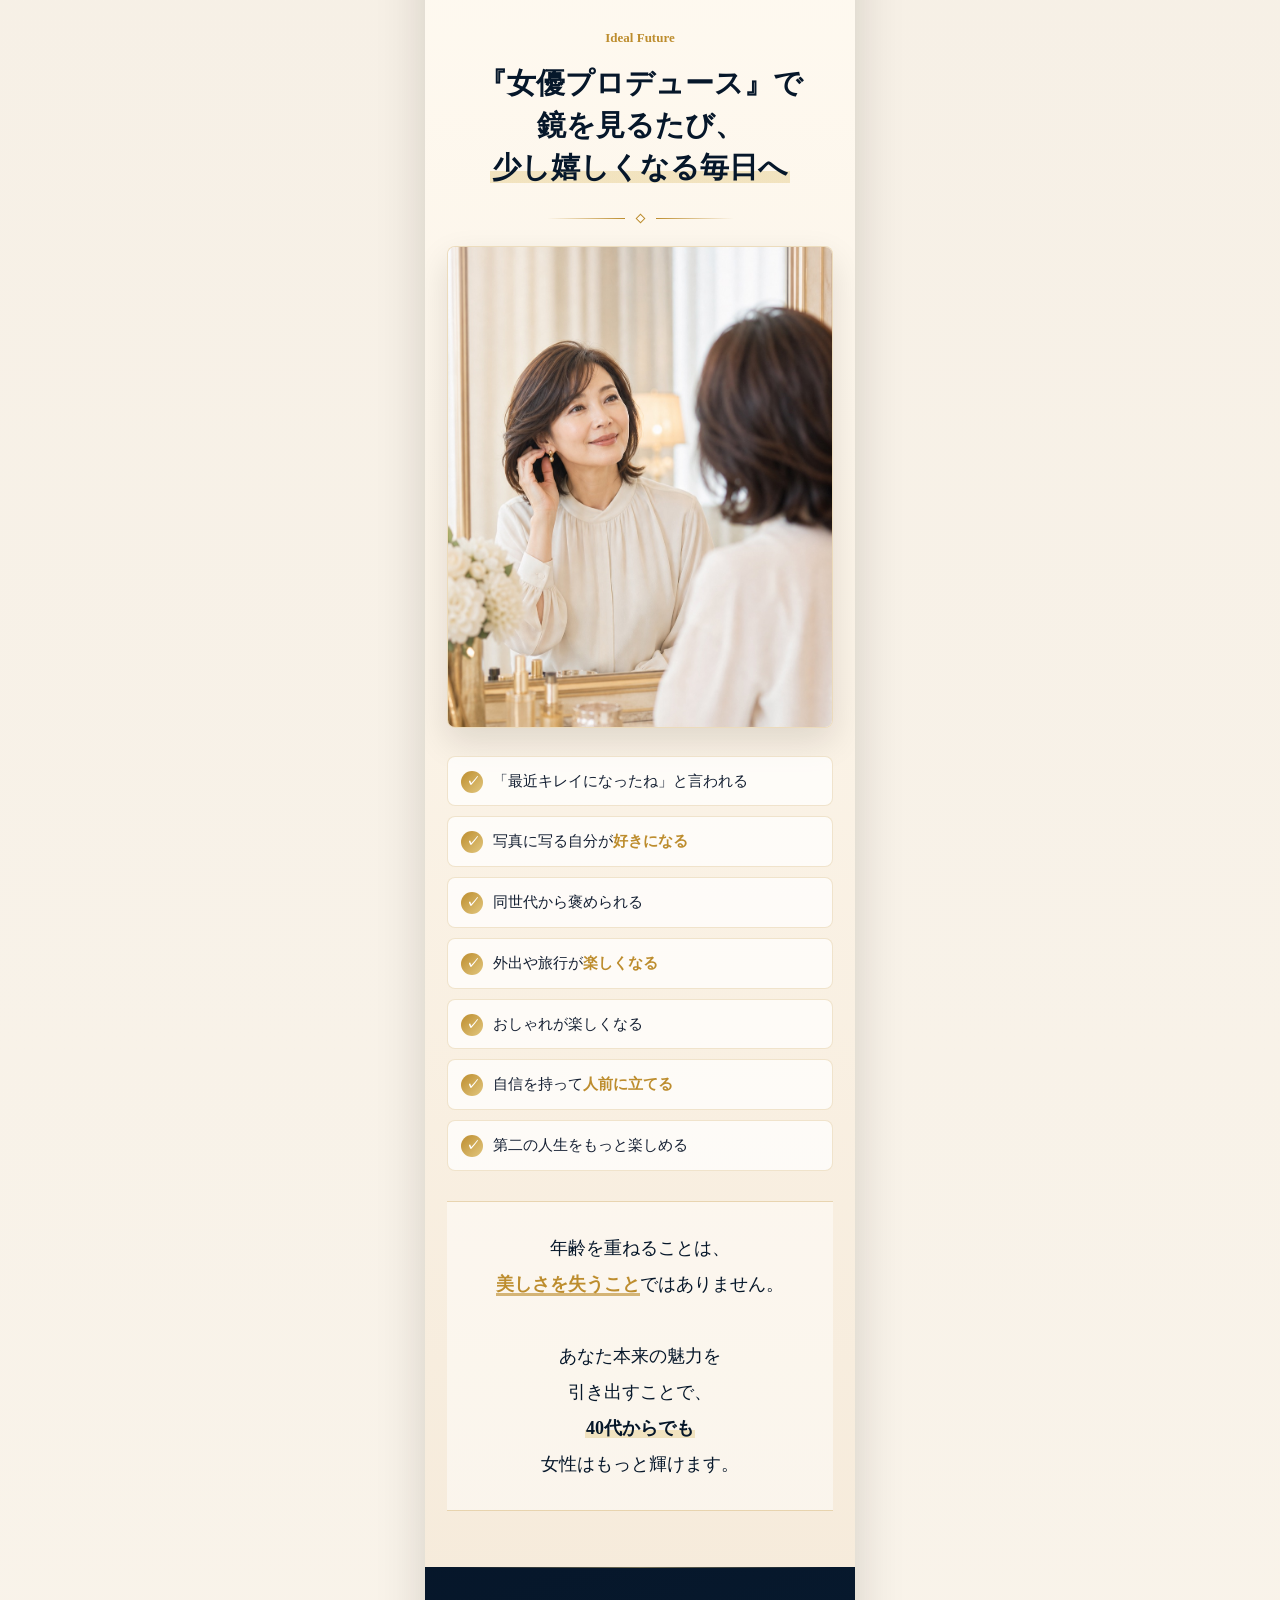
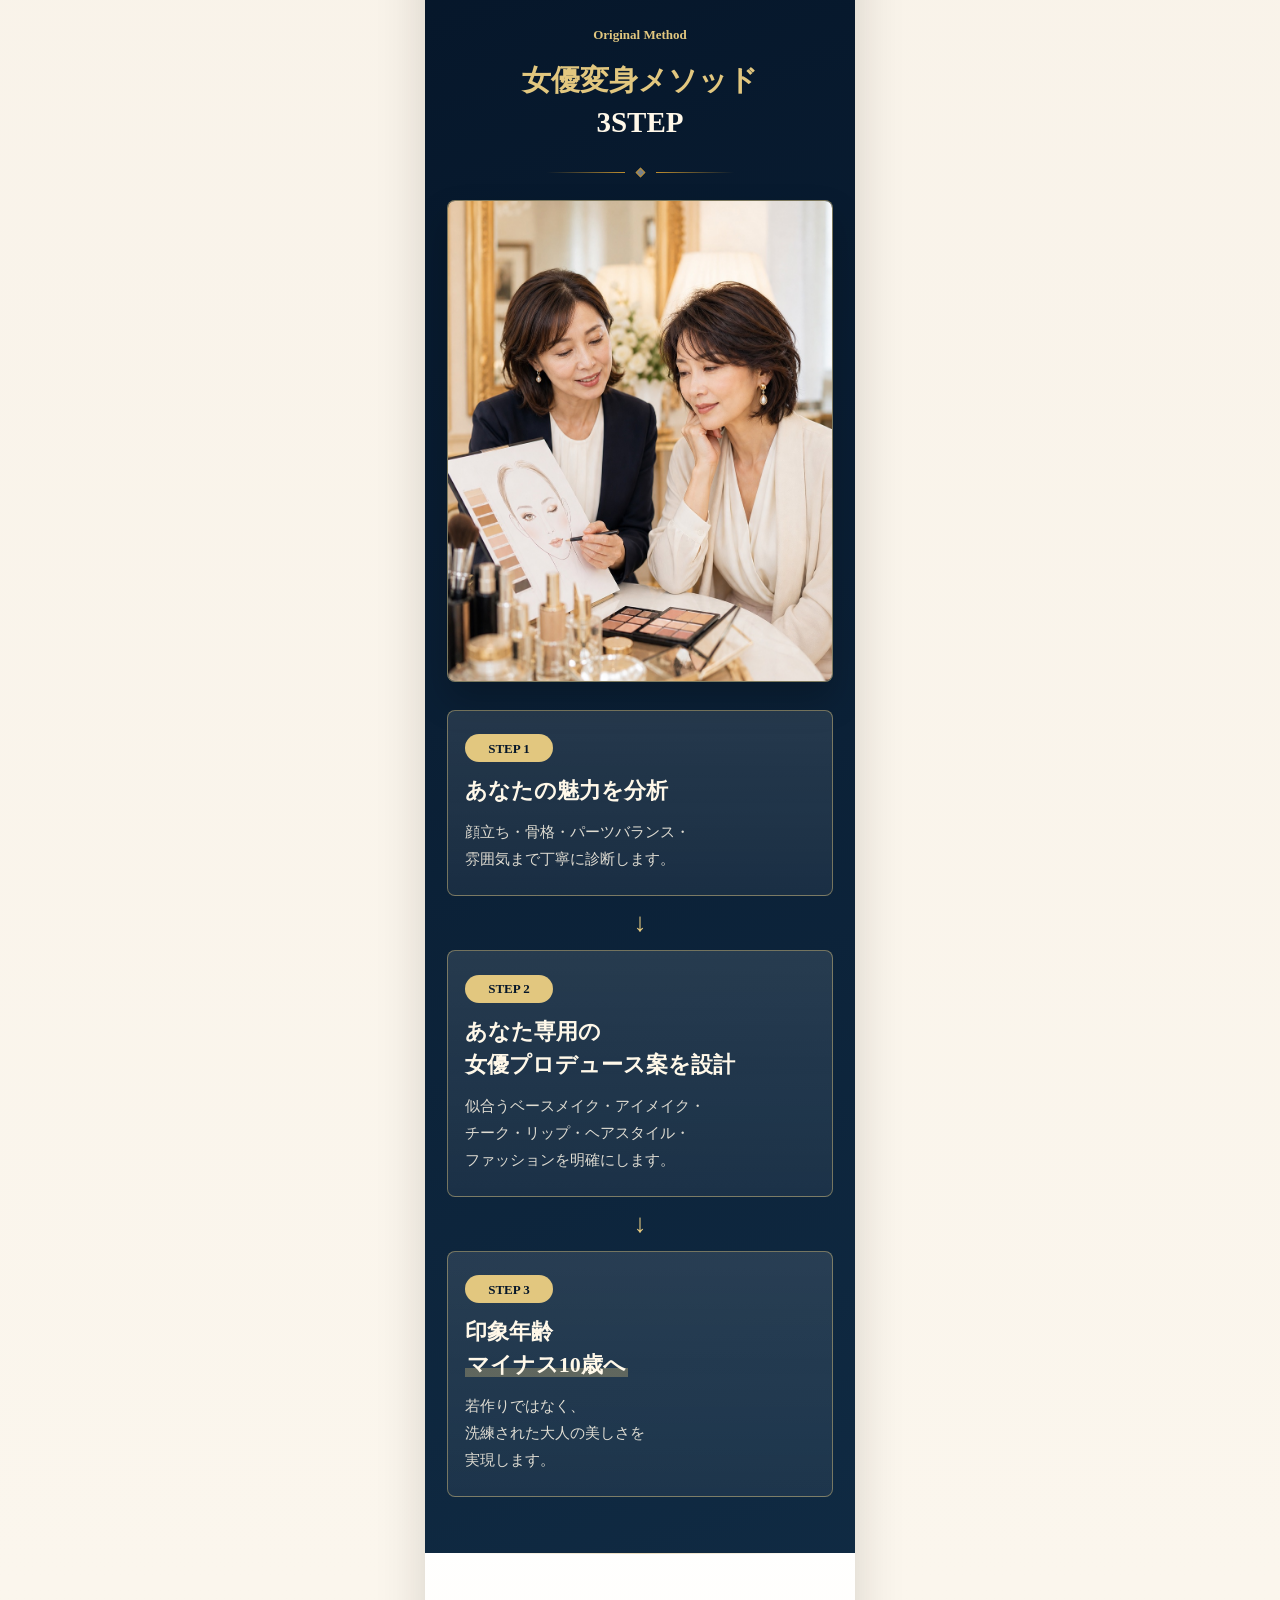
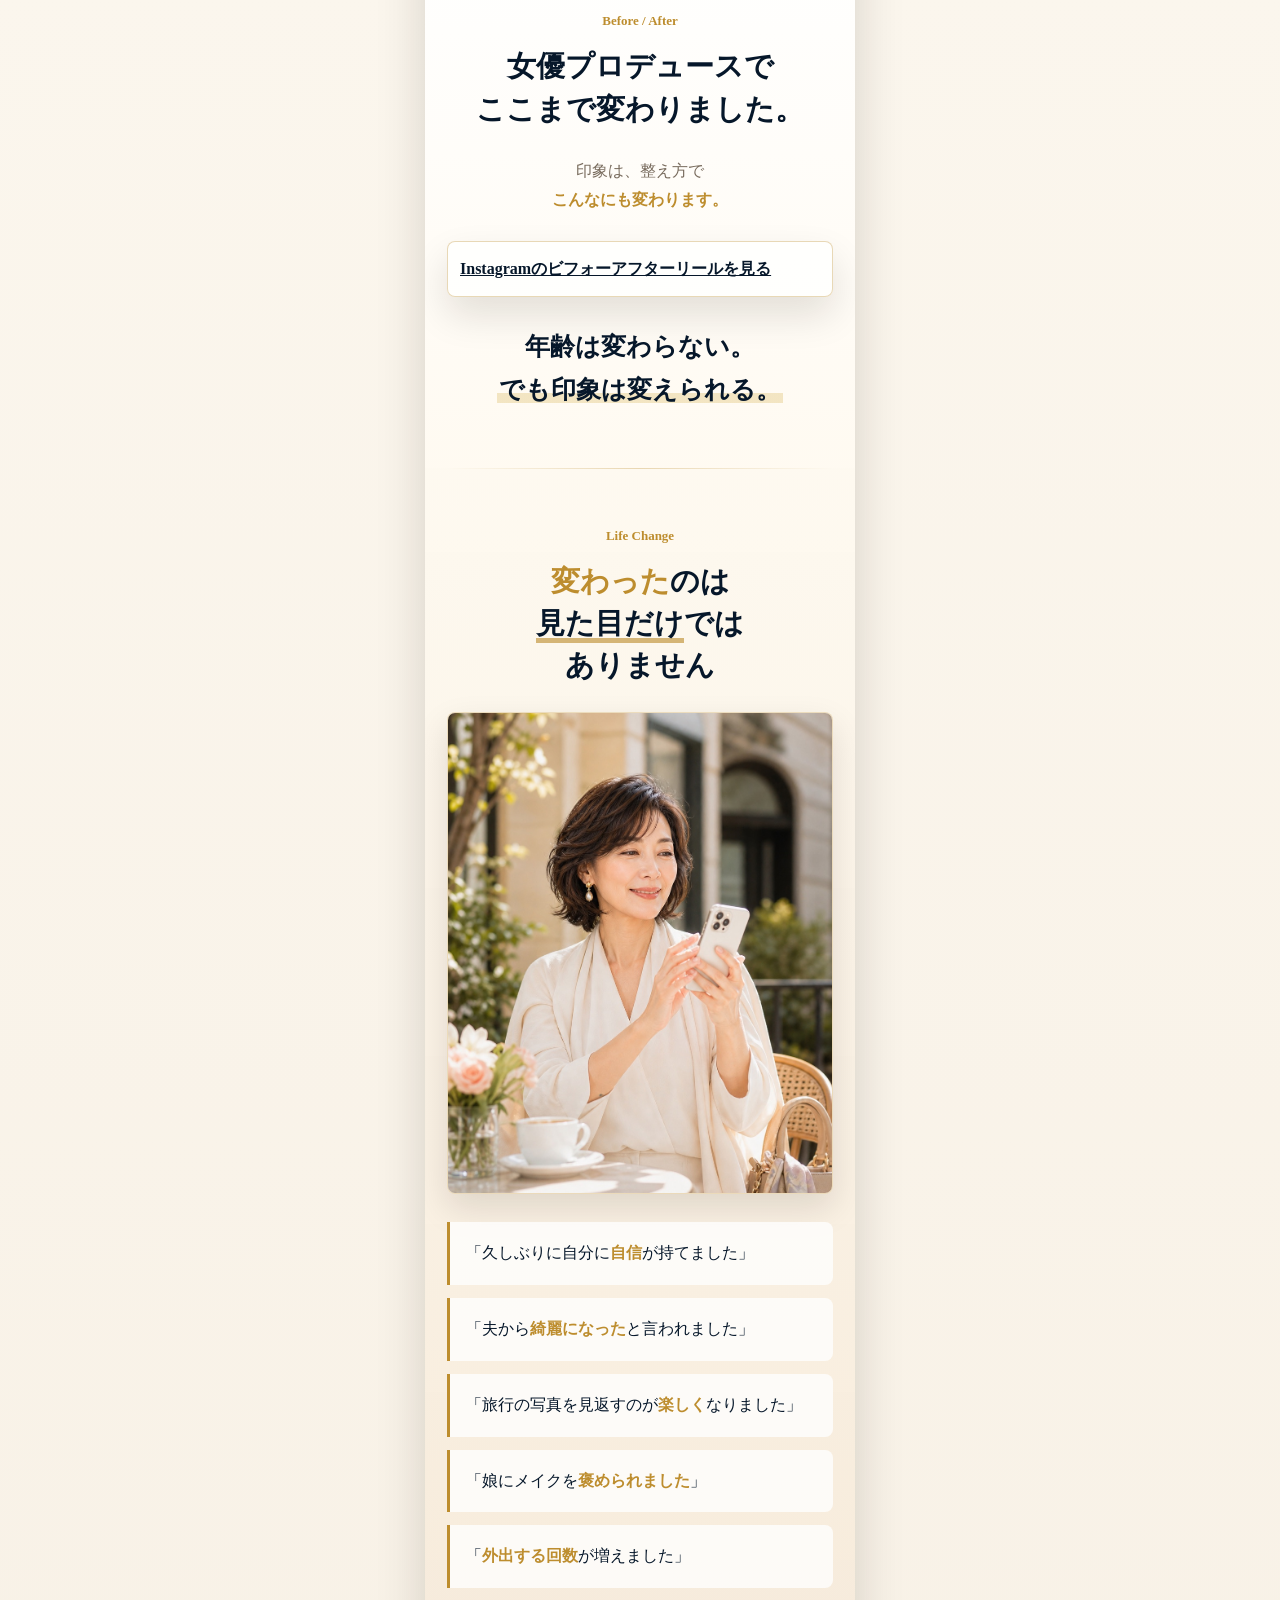
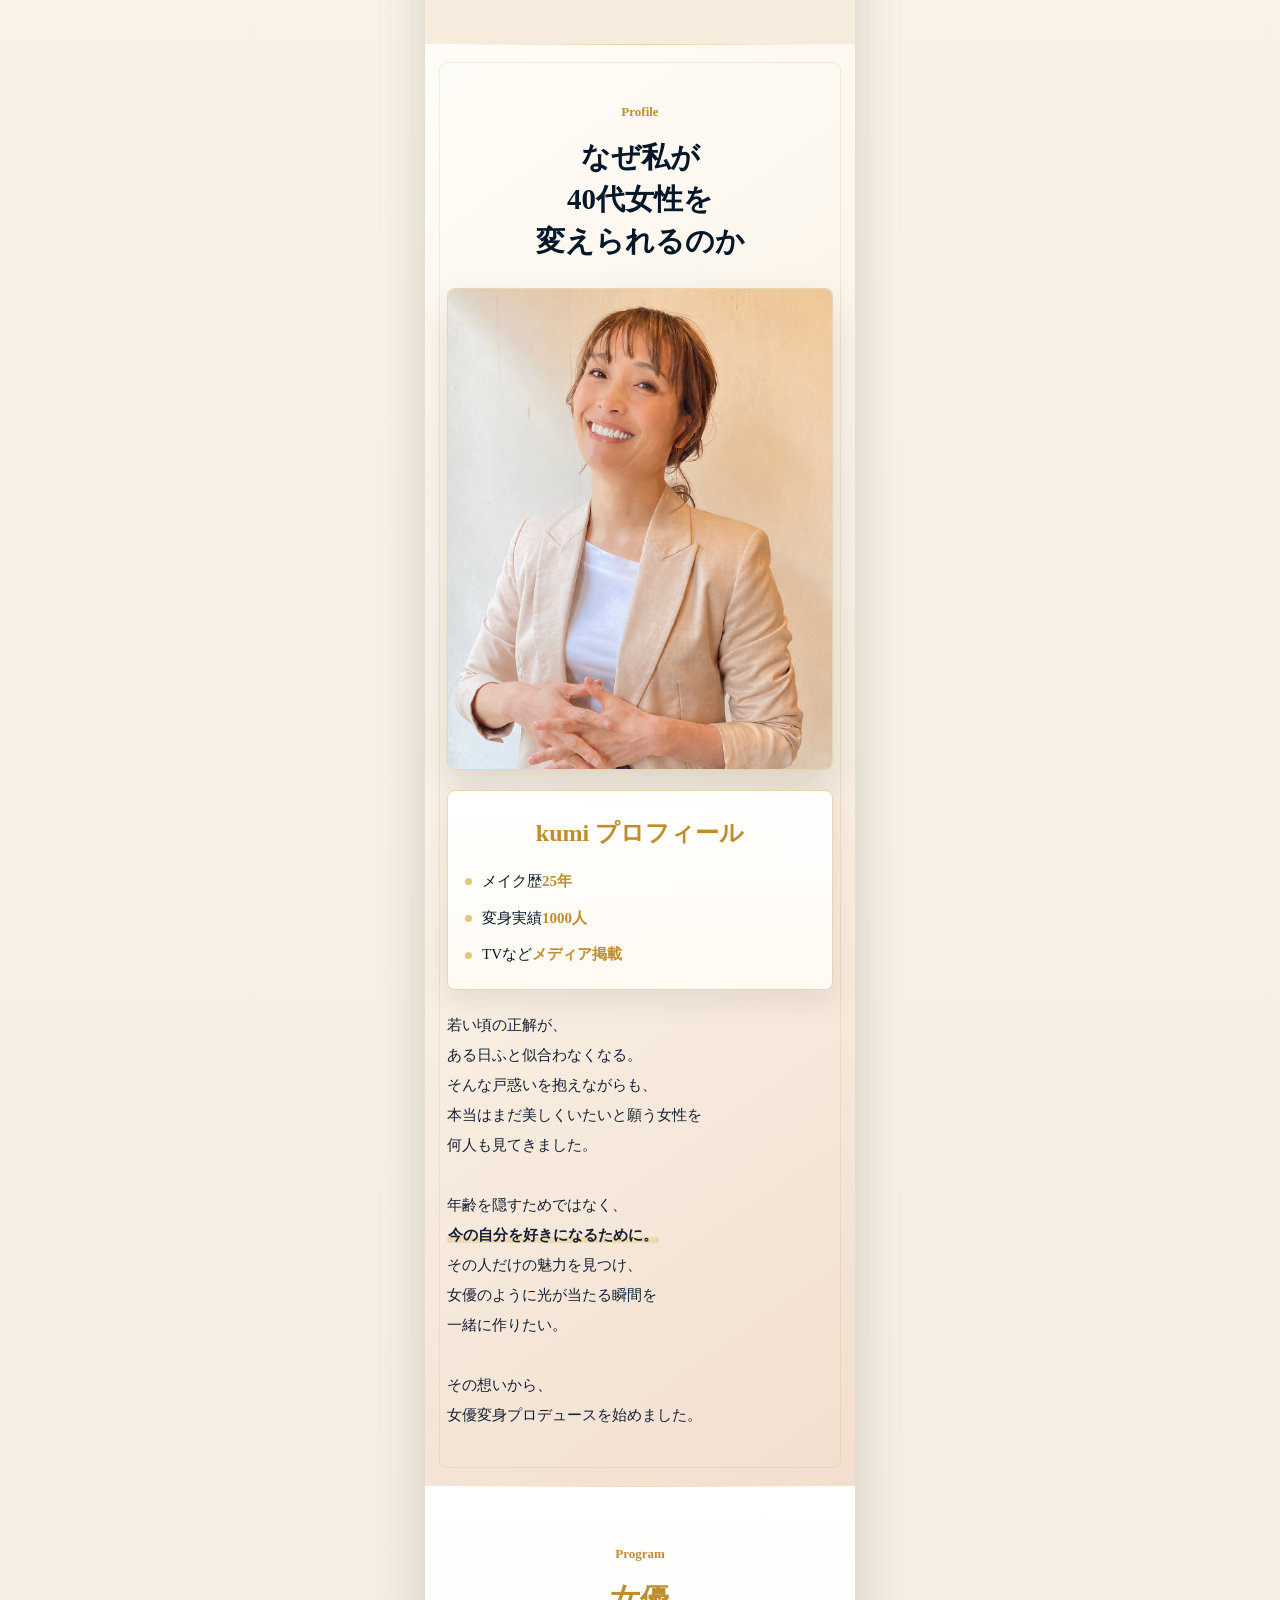
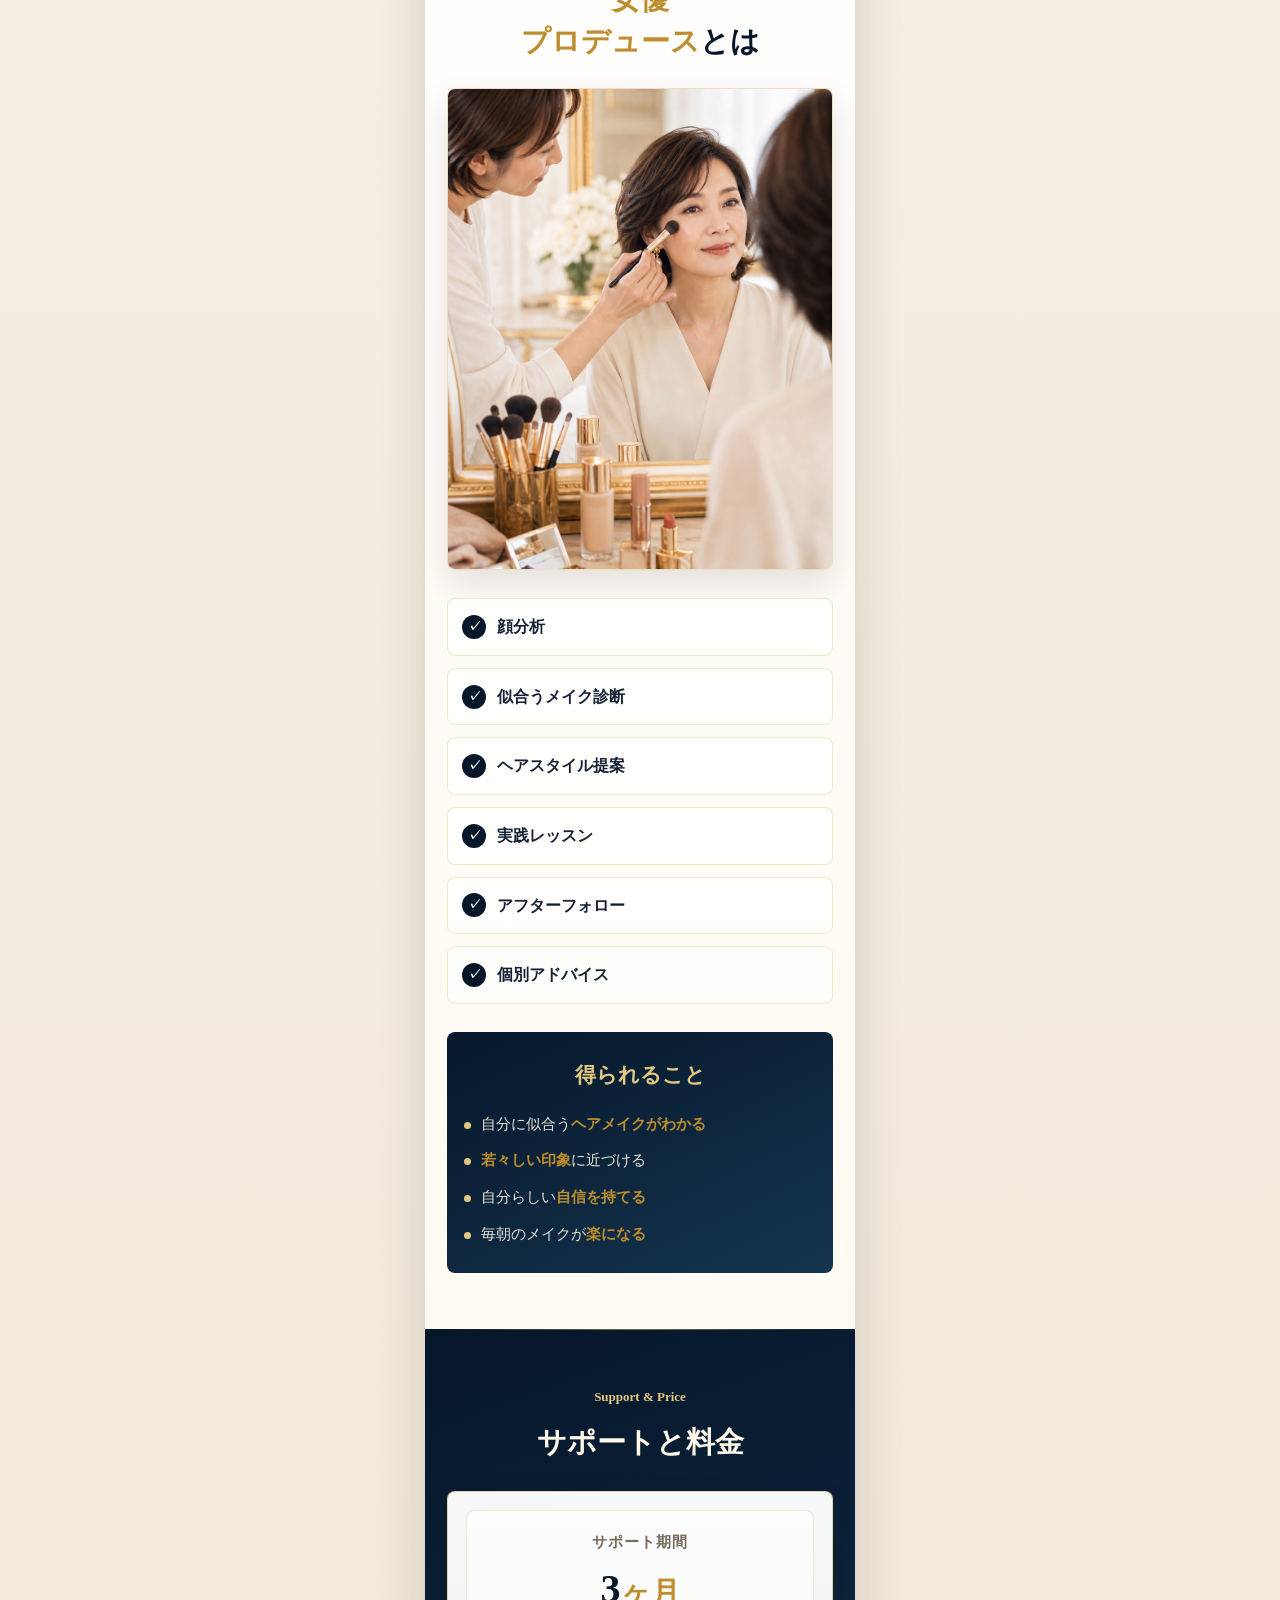
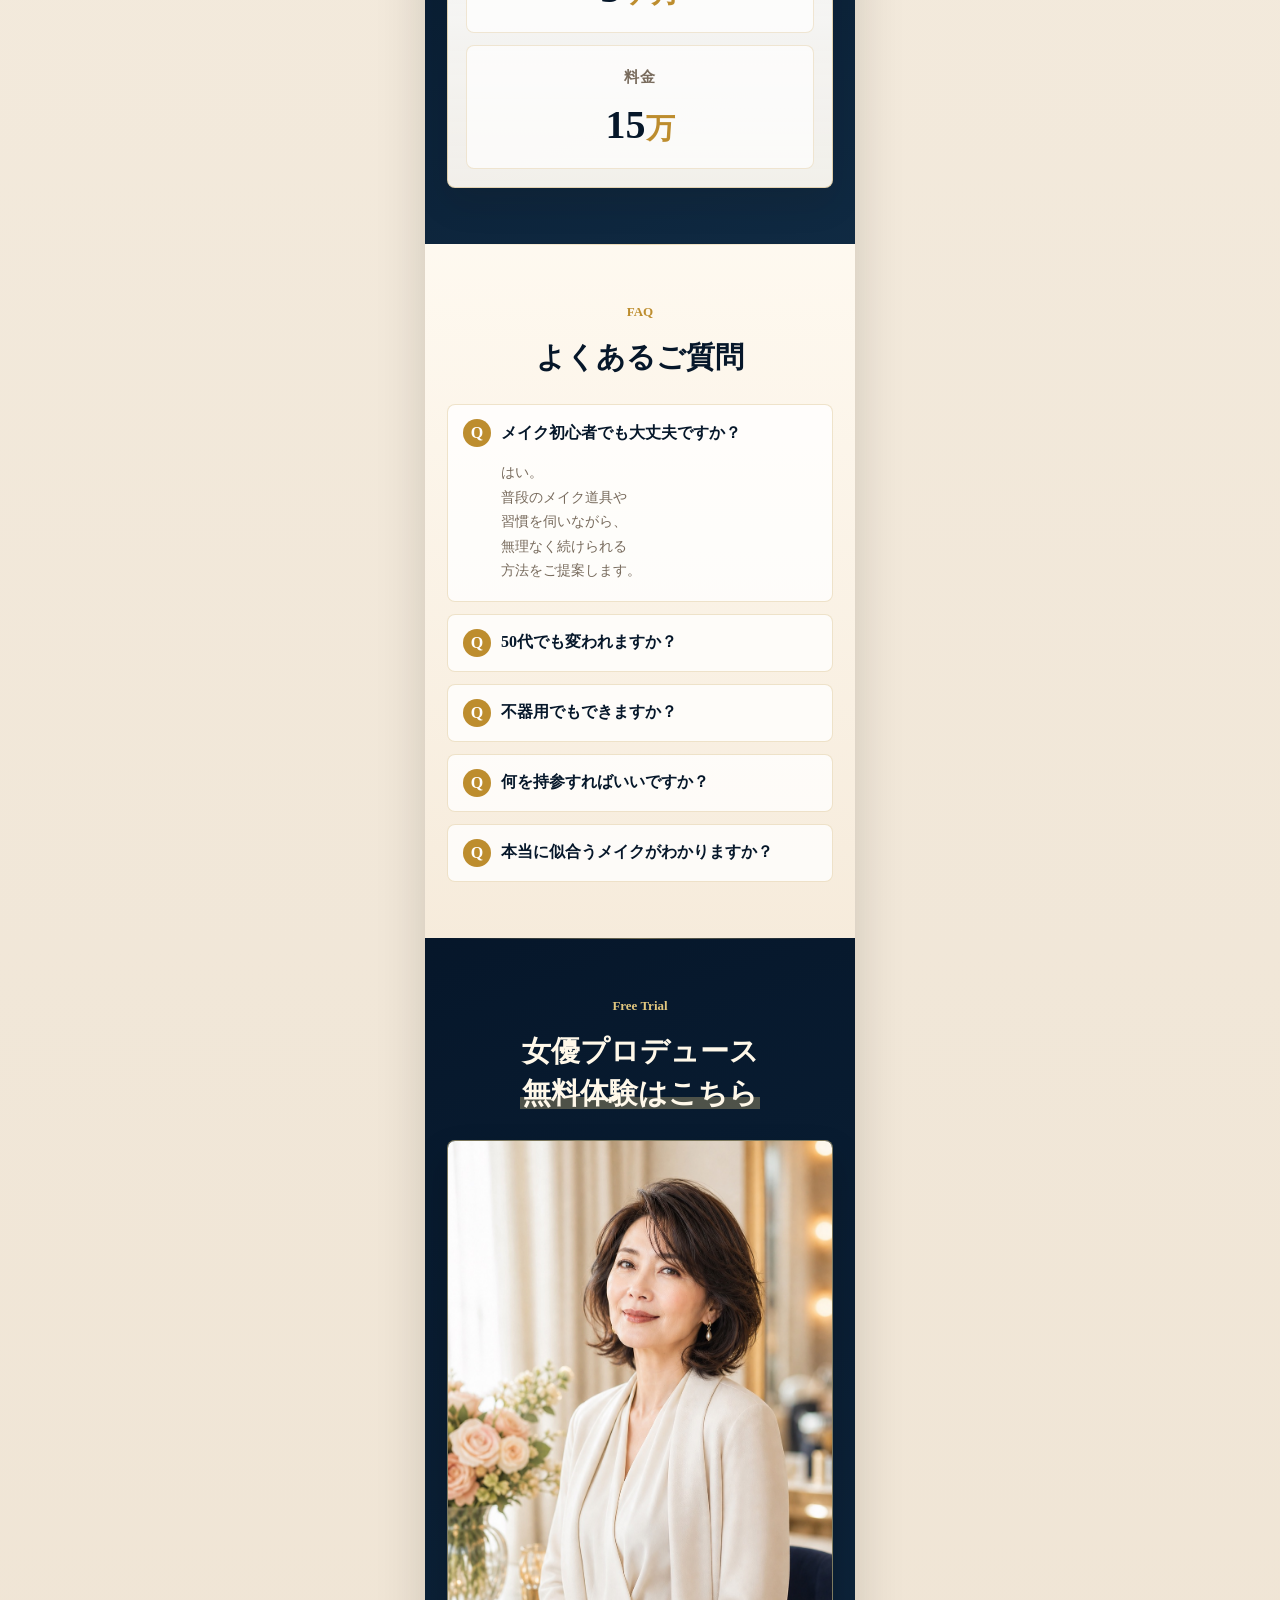
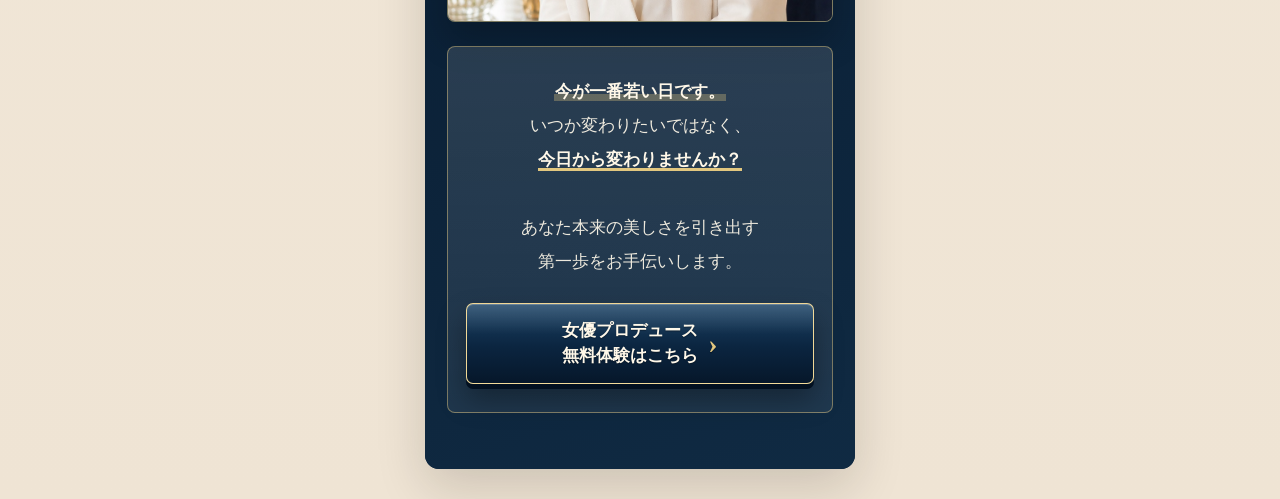
==== commit e1d78b44: "Update hero copy and program price" ====
--- a/index.html
+++ b/index.html
@@ -1138,12 +1138,29 @@
       }
     }
   </style>
+  <!-- Meta Pixel Code -->
+  <script>
+  !function(f,b,e,v,n,t,s)
+  {if(f.fbq)return;n=f.fbq=function(){n.callMethod?
+  n.callMethod.apply(n,arguments):n.queue.push(arguments)};
+  if(!f._fbq)f._fbq=n;n.push=n;n.loaded=!0;n.version='2.0';
+  n.queue=[];t=b.createElement(e);t.async=!0;
+  t.src=v;s=b.getElementsByTagName(e)[0];
+  s.parentNode.insertBefore(t,s)}(window, document,'script',
+  'https://connect.facebook.net/en_US/fbevents.js');
+  fbq('init', '1039091312286827');
+  fbq('track', 'PageView');
+  </script>
+  <noscript><img height="1" width="1" style="display:none"
+  src="https://www.facebook.com/tr?id=1039091312286827&amp;ev=PageView&amp;noscript=1"
+  /></noscript>
+  <!-- End Meta Pixel Code -->
 </head>
 <body>
   <main class="site">
-    <figure class="hero" aria-label="40代からの女優変身プロデュース">
-      <img src="assets/fv.jpg" alt="年齢を重ねたからこそ、もっと美しく、輝ける。40代からの女優変身プロデュース。">
-      <a class="hero-cta-hotspot" href="#apply" aria-label="女優プロデュース無料体験はこちら"></a>
+    <figure class="hero" aria-label="40代からの女優プロデュース">
+      <img src="assets/fv.jpg" alt="年齢を重ねたからこそ、もっと美しく、輝ける。40代からの女優プロデュース。">
+      <a class="hero-cta-hotspot" href="https://lin.ee/yvGAvV9" aria-label="LINEで女優プロデュース無料体験に申し込む"></a>
     </figure>
 
     <section class="section section--white" id="worry">
@@ -1418,7 +1435,7 @@
         </div>
         <div class="terms-row">
           <span class="terms-label">料金</span>
-          <span class="terms-value">50<span class="unit">万</span></span>
+          <span class="terms-value">15<span class="unit">万</span></span>
         </div>
       </div>
     </section>
@@ -1470,7 +1487,7 @@
           <span class="line">あなた本来の美しさを引き出す</span>
           <span class="line">第一歩をお手伝いします。</span>
         </p>
-        <a class="cta-button cta-button--stacked" href="#apply">
+        <a class="cta-button cta-button--stacked" href="https://lin.ee/yvGAvV9">
           <span>
             <span class="line">女優プロデュース</span>
             <span class="line">無料体験はこちら</span>
@@ -1480,7 +1497,7 @@
     </section>
 
     <div class="fixed-cta">
-      <a class="cta-button" href="#apply">
+      <a class="cta-button" href="https://lin.ee/yvGAvV9">
         <span>女優プロデュース無料体験はこちら</span>
       </a>
     </div>
@@ -1502,5 +1519,18 @@
     window.addEventListener("resize", toggleFixedCta);
   </script>
   <script async src="https://www.instagram.com/embed.js"></script>
+  <script>
+    document.addEventListener("DOMContentLoaded", () => {
+      document.querySelectorAll('a[href*="line.me"], a[href*="lin.ee"]').forEach((link) => {
+        link.addEventListener("click", () => {
+          if (typeof fbq === "function") {
+            fbq("track", "Lead", {
+              content_name: "JOYU_PRODUCE_LINE_CTA"
+            });
+          }
+        });
+      });
+    });
+  </script>
 </body>
 </html>
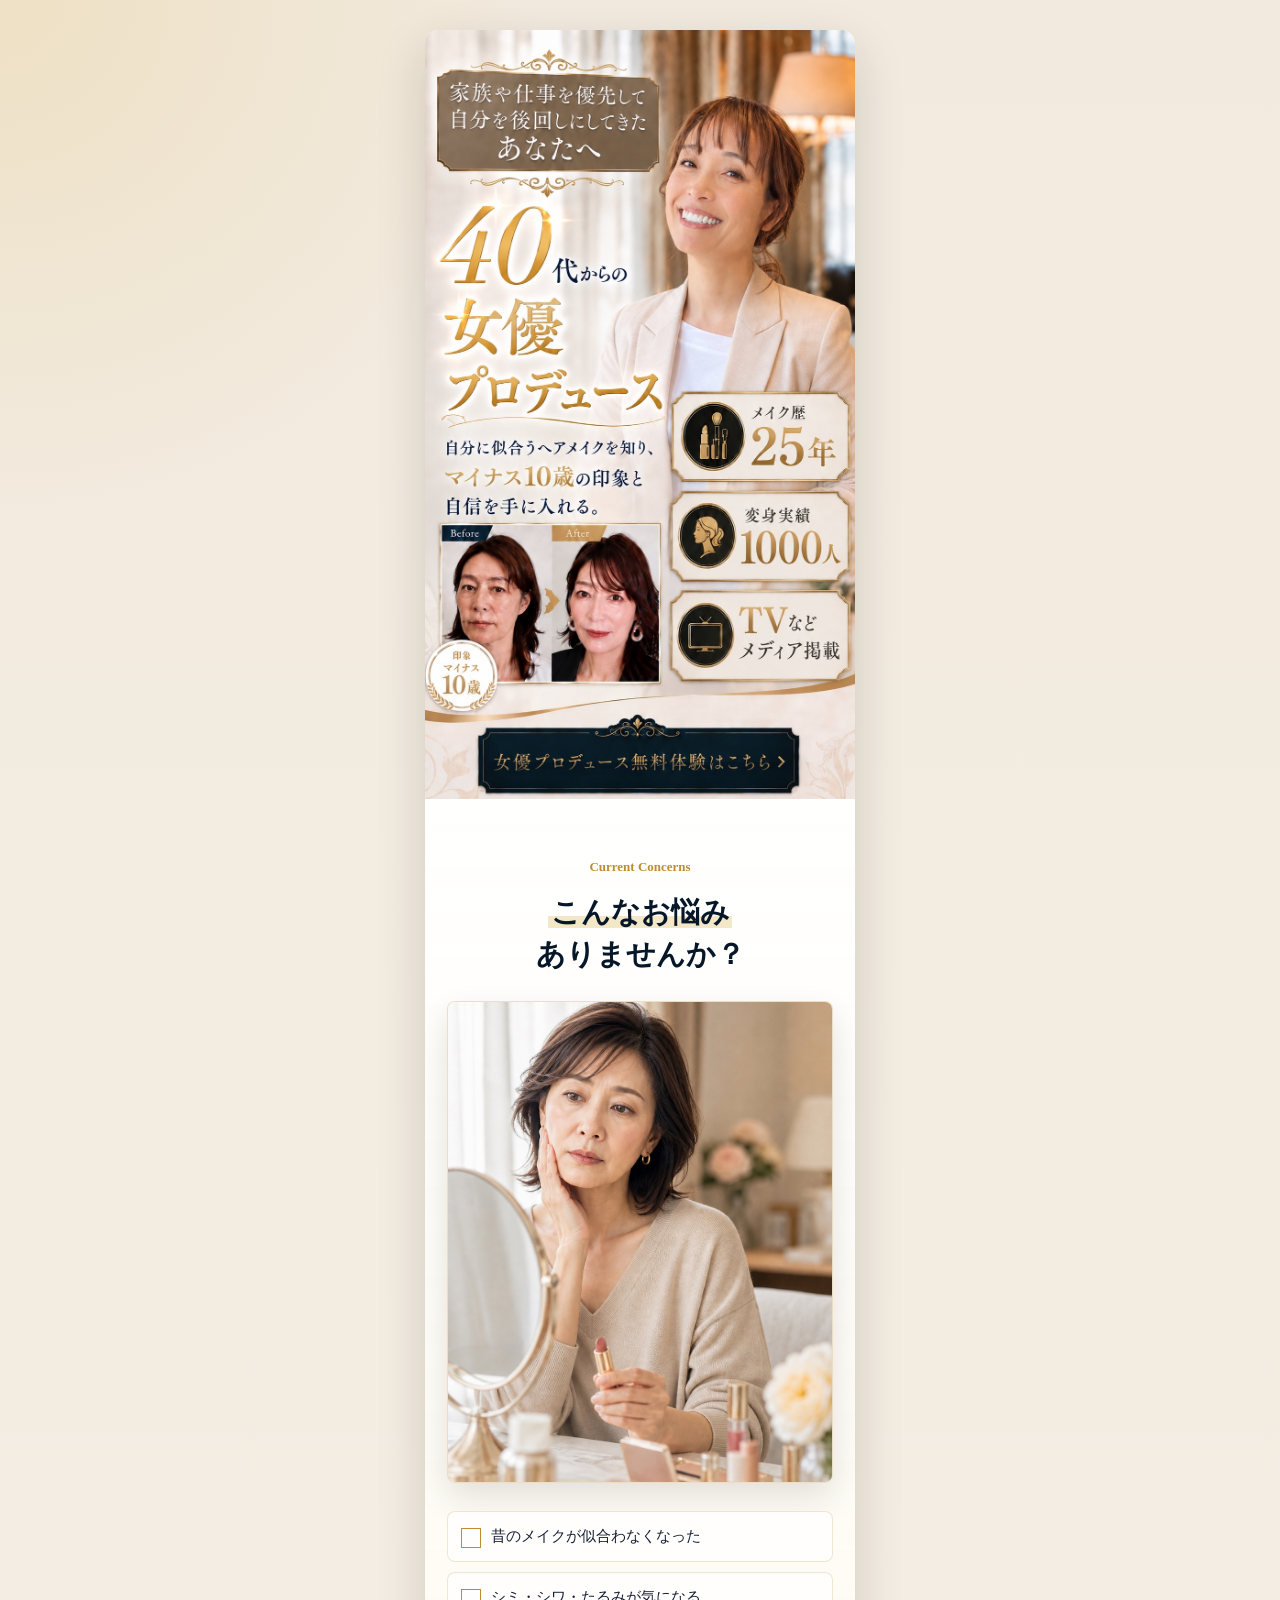
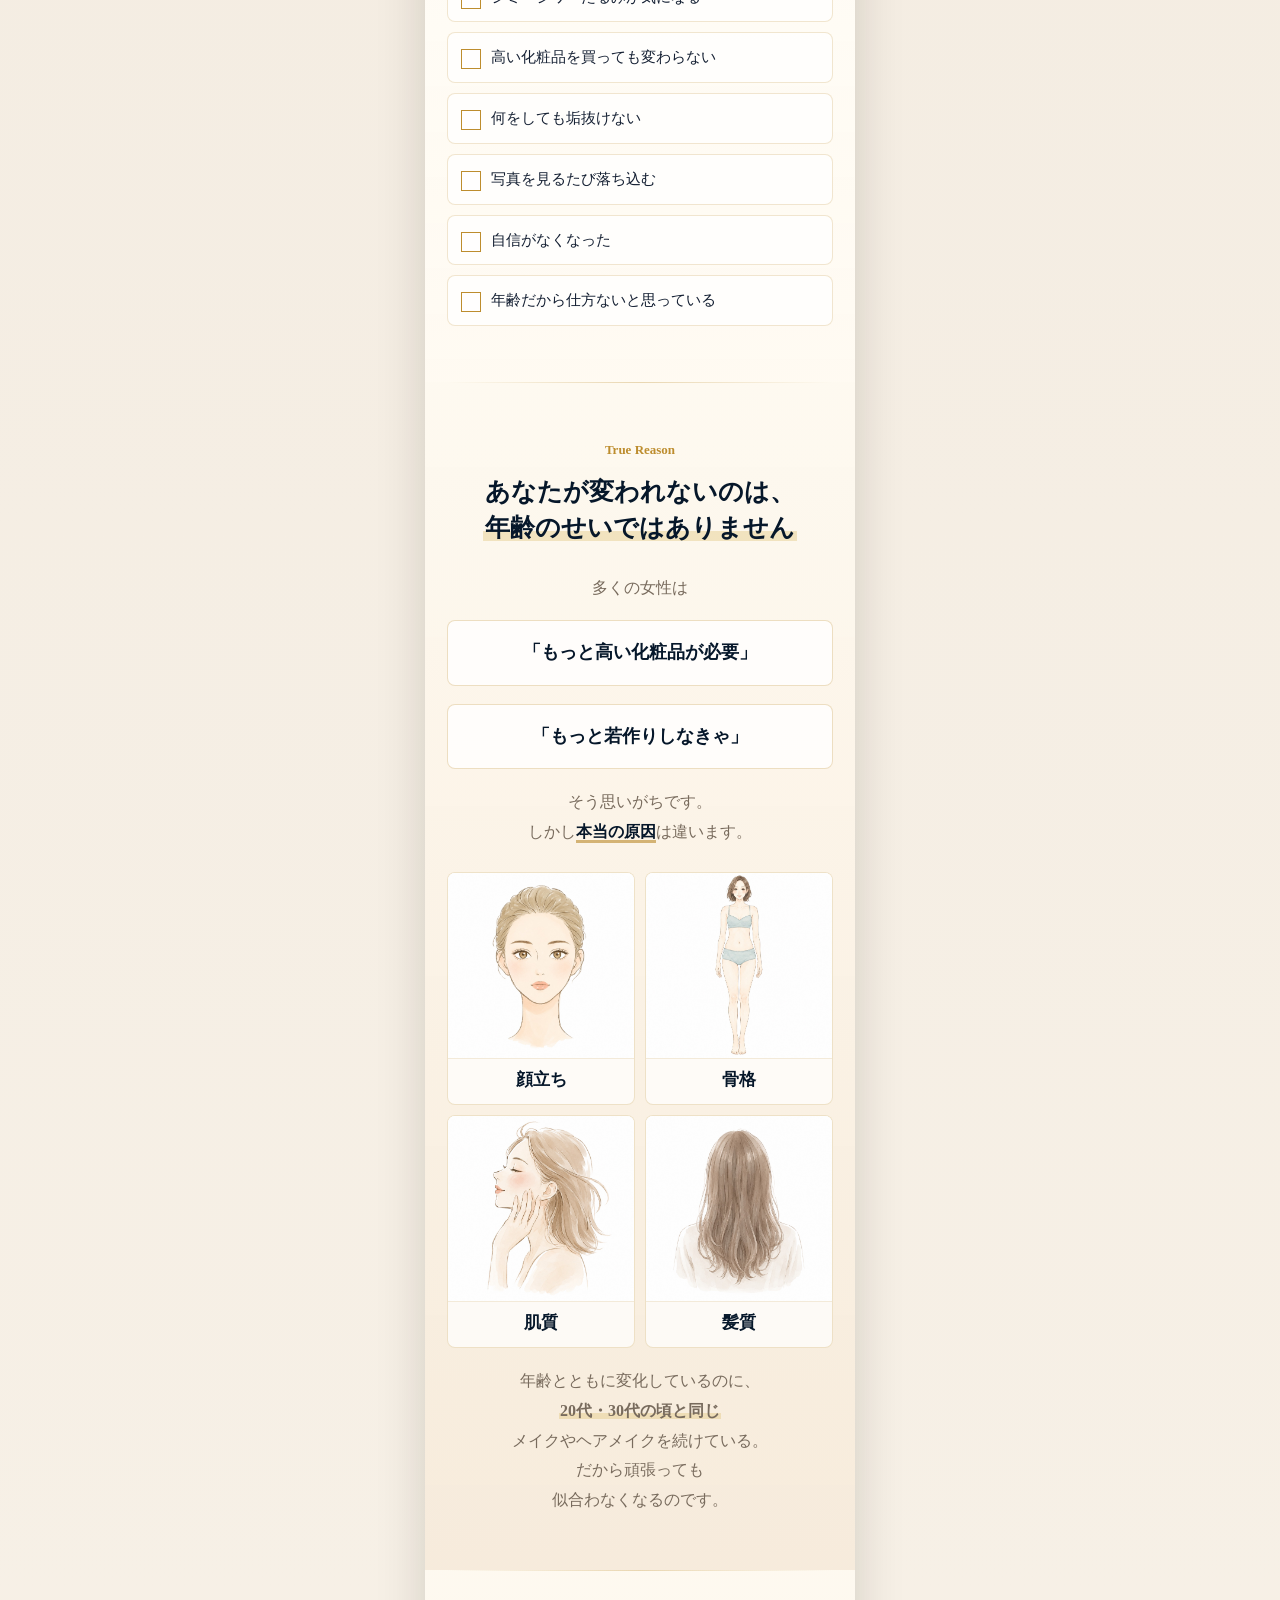
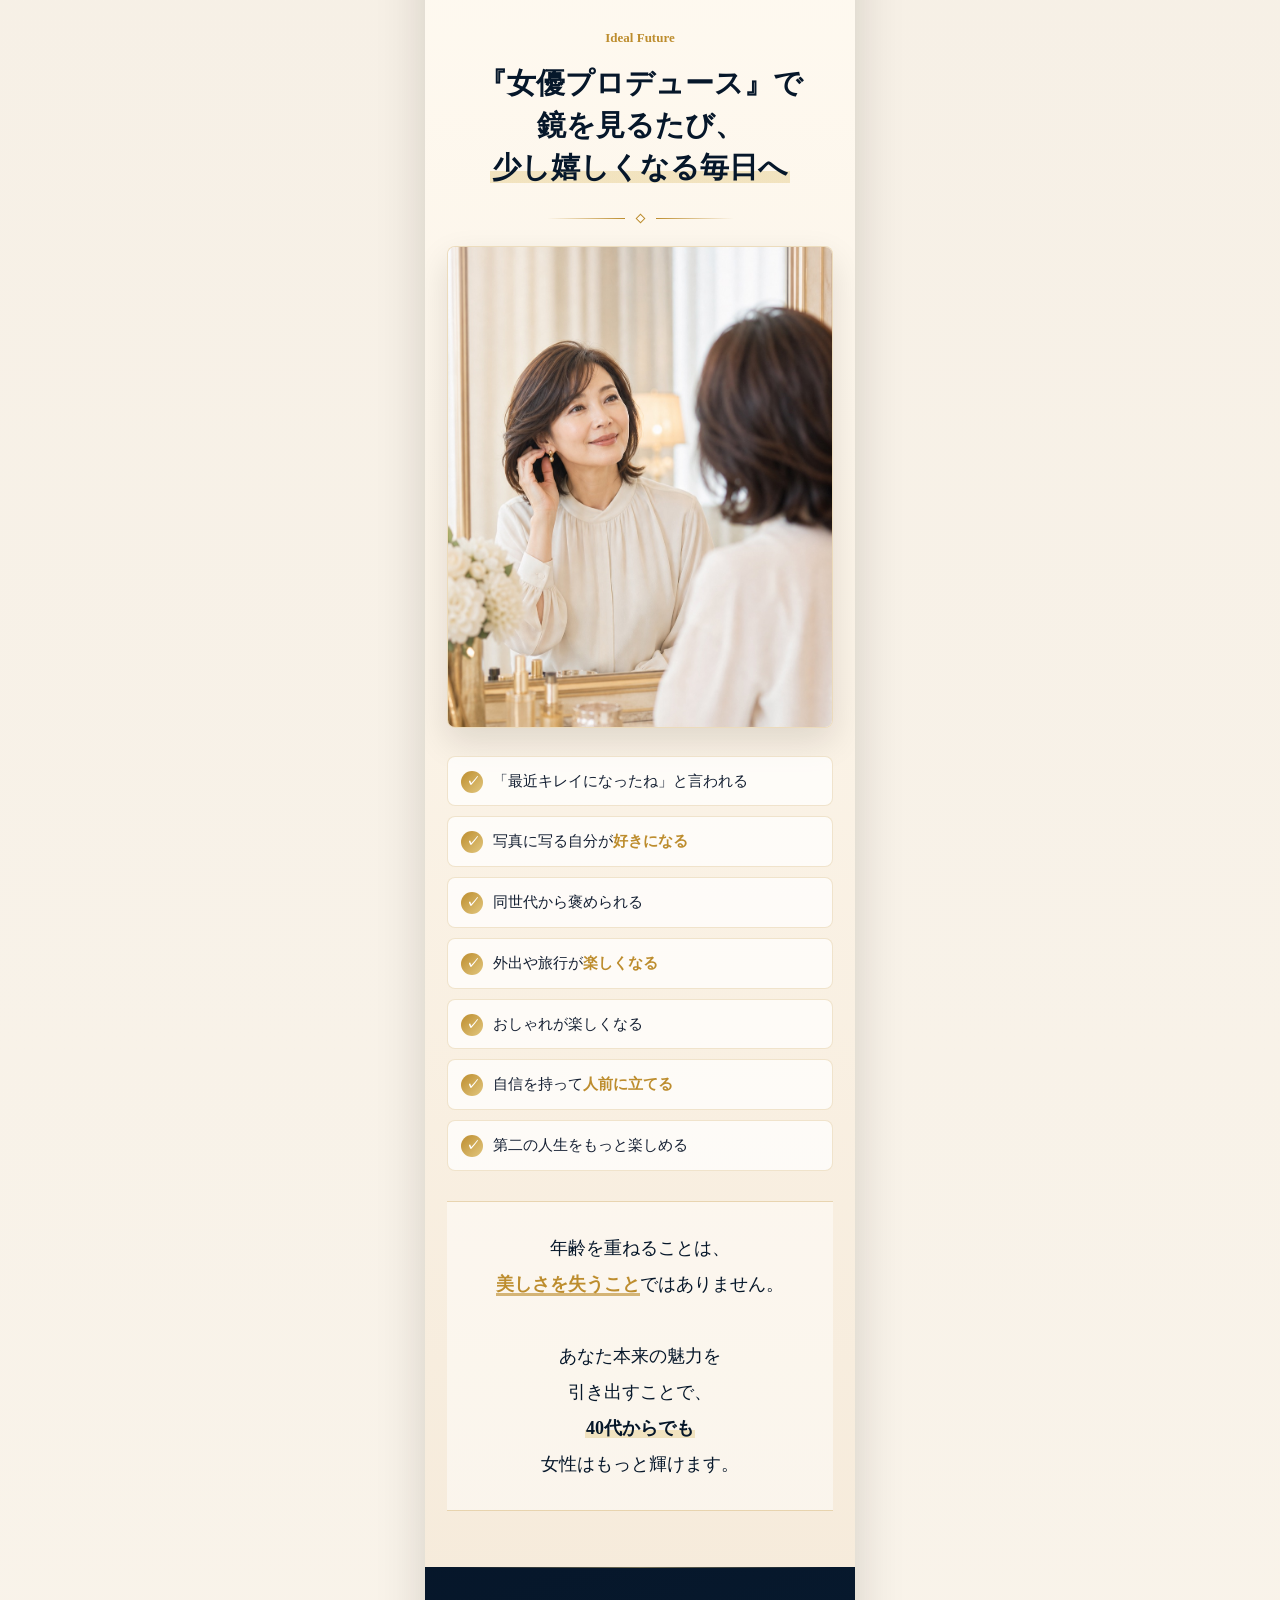
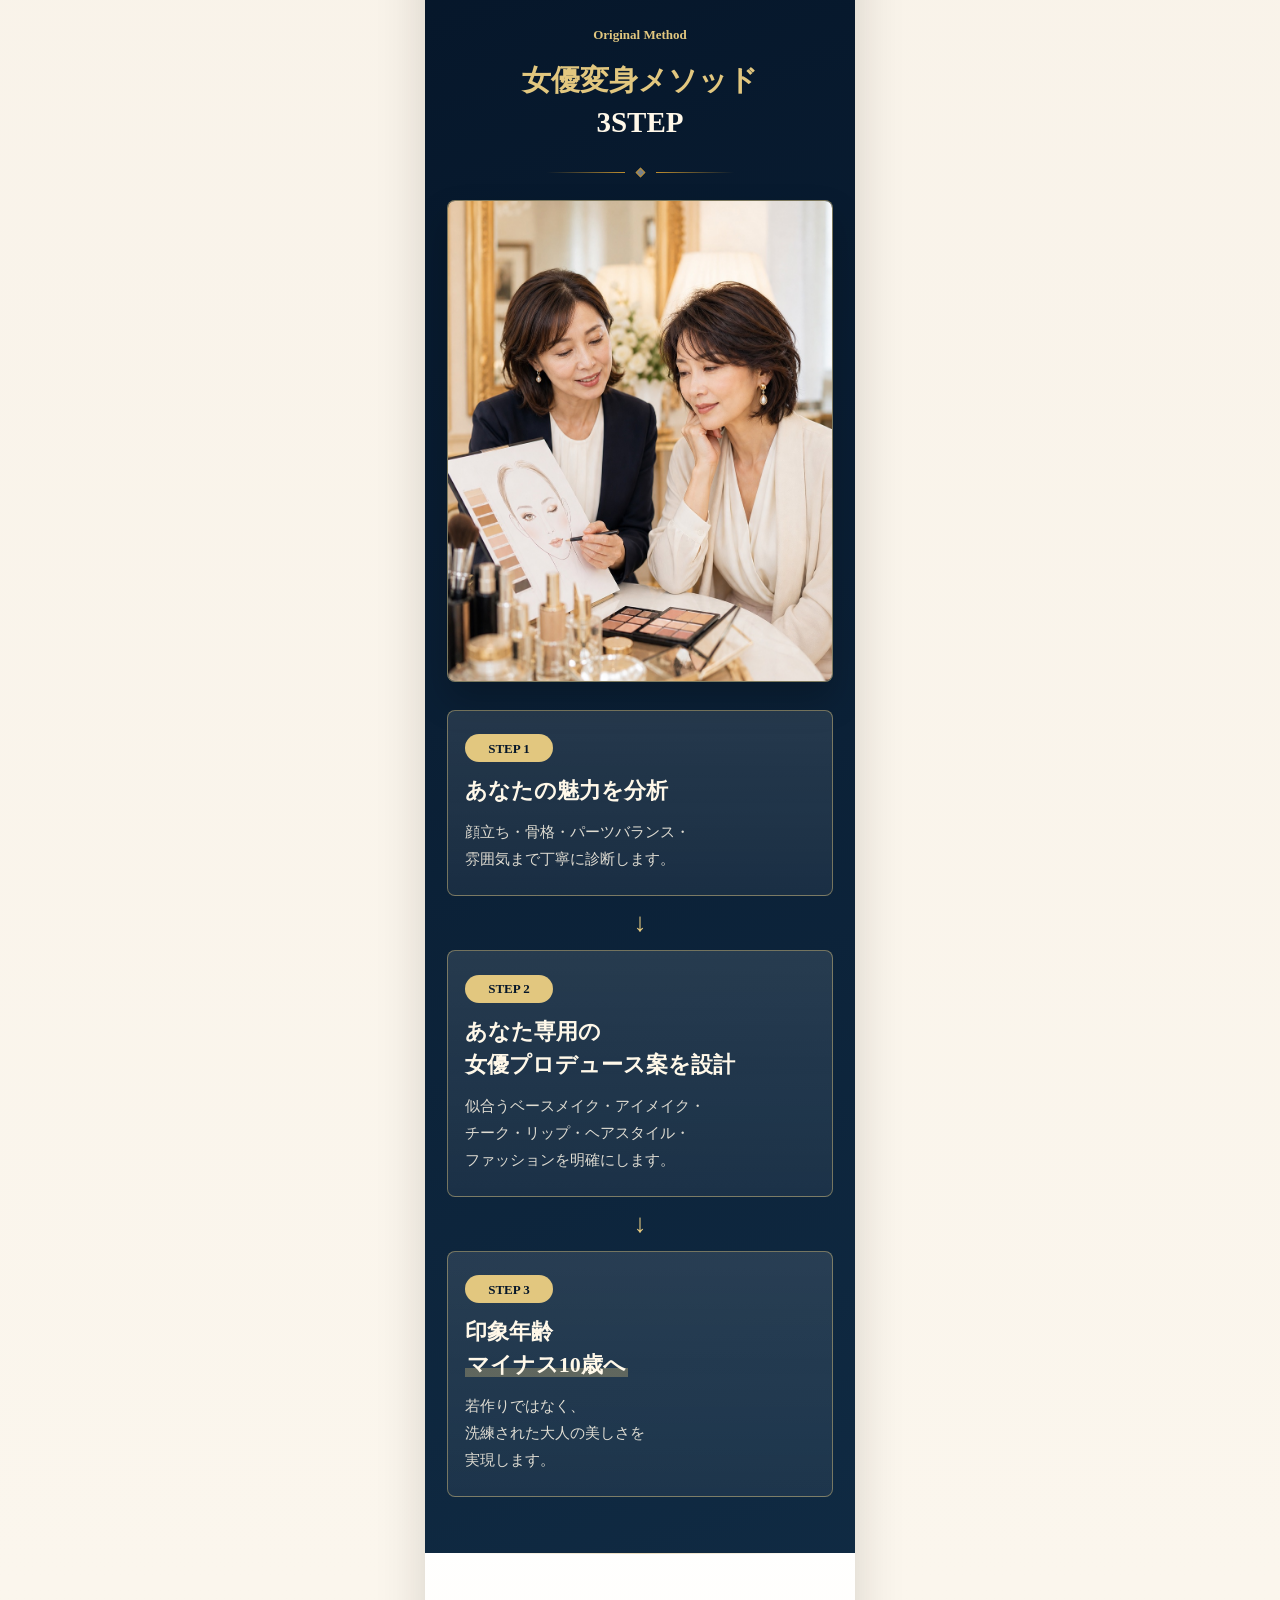
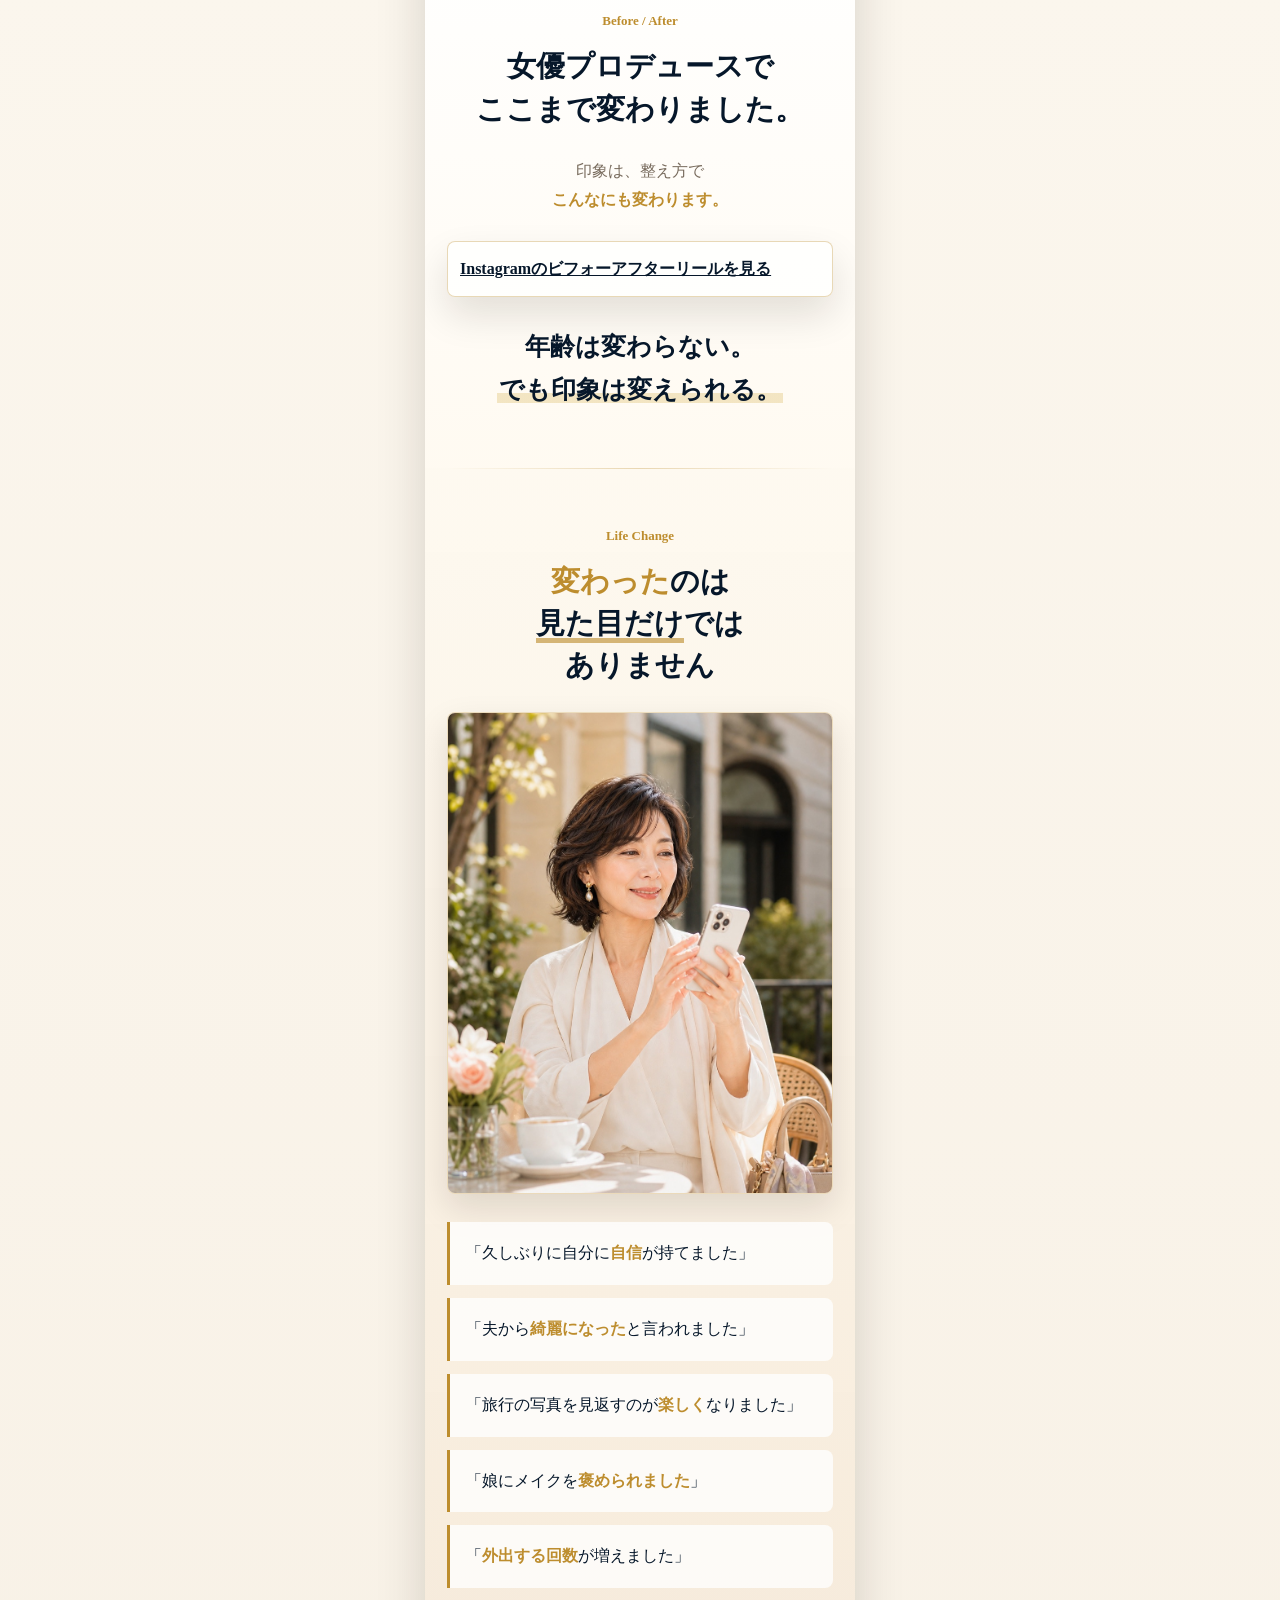
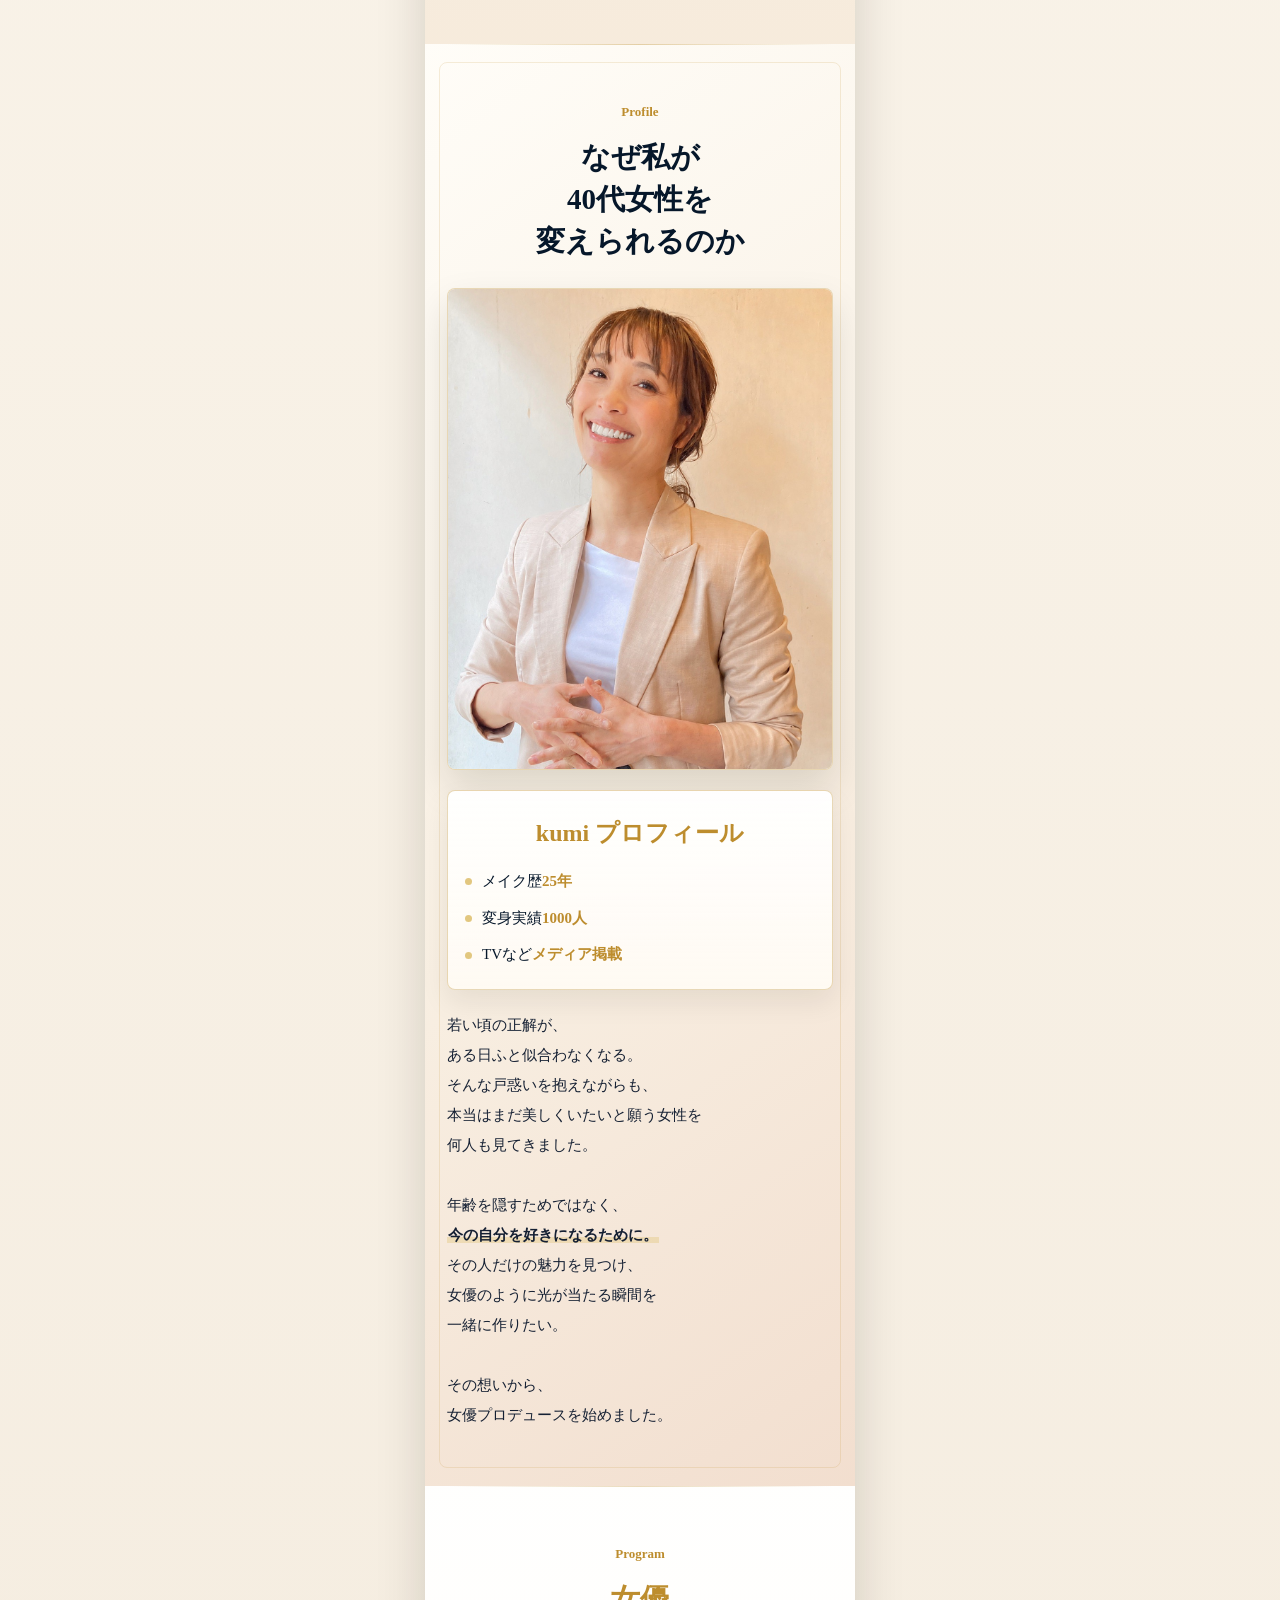
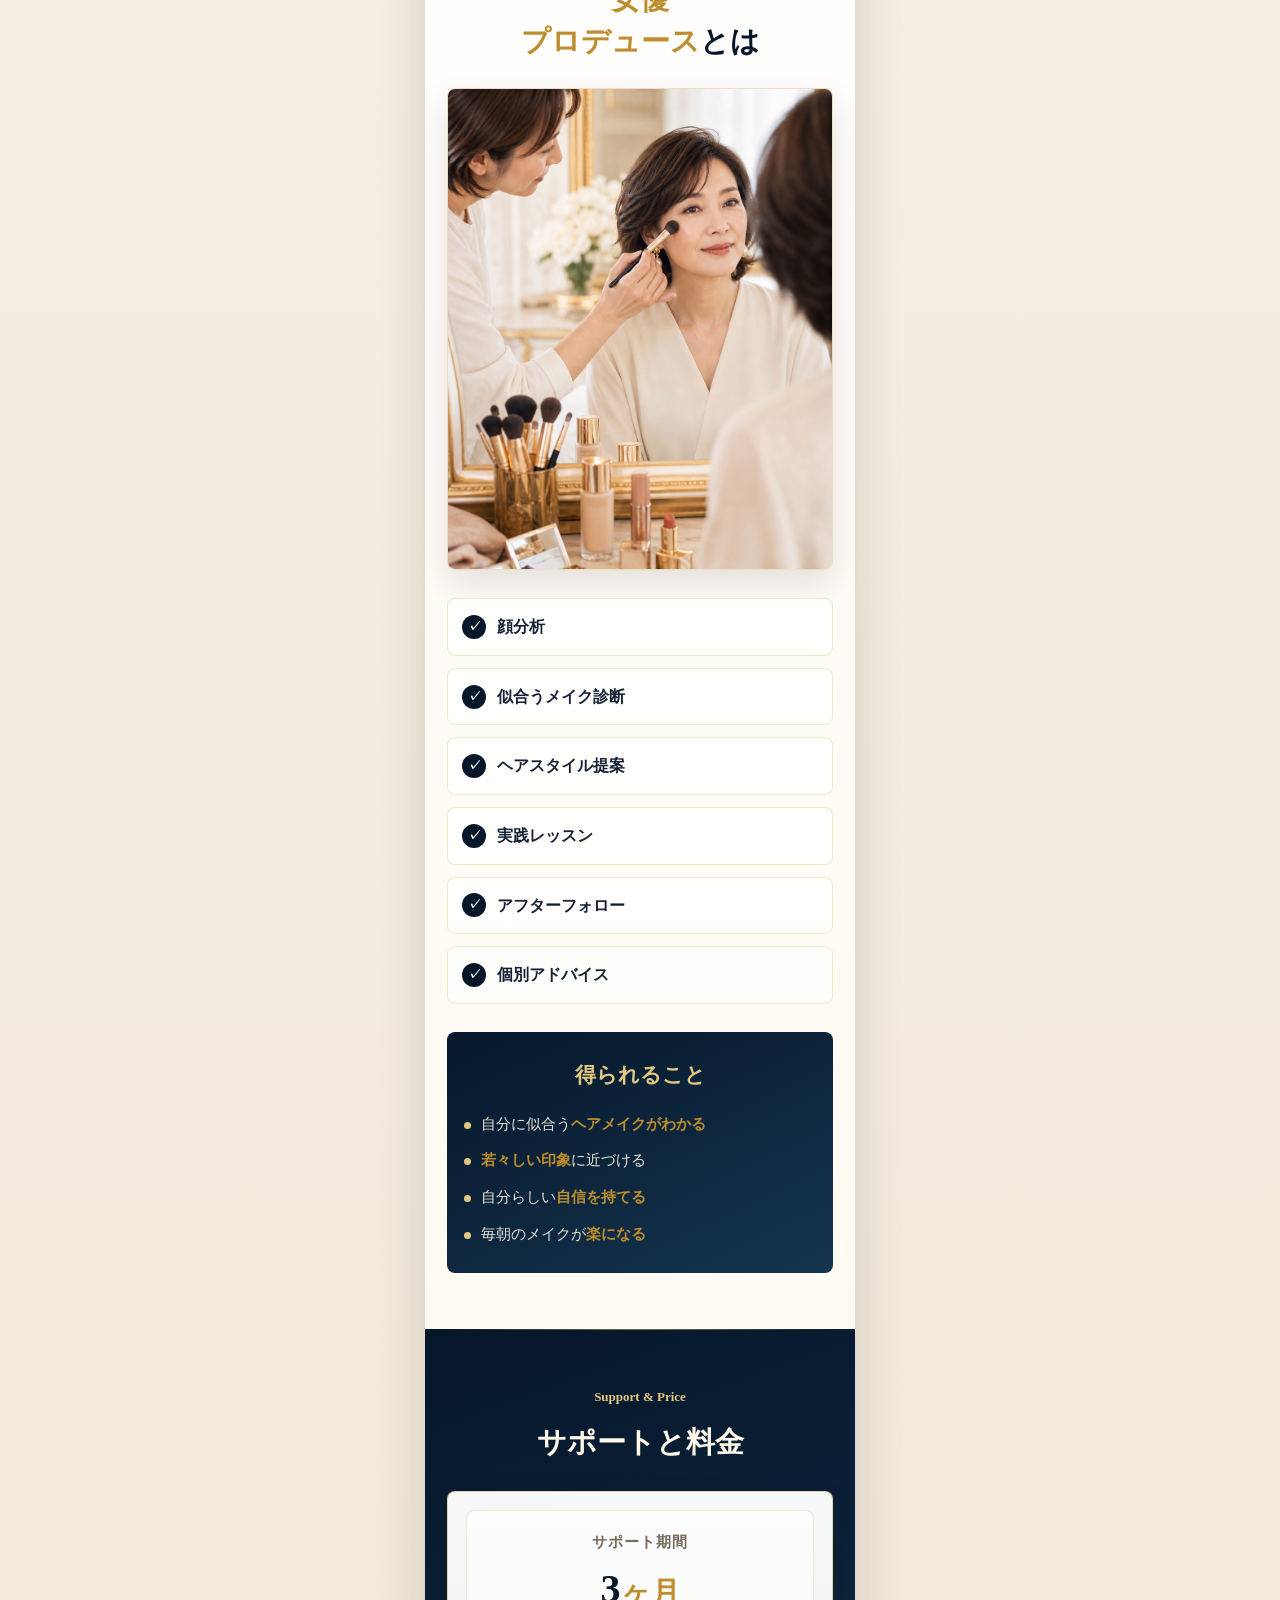
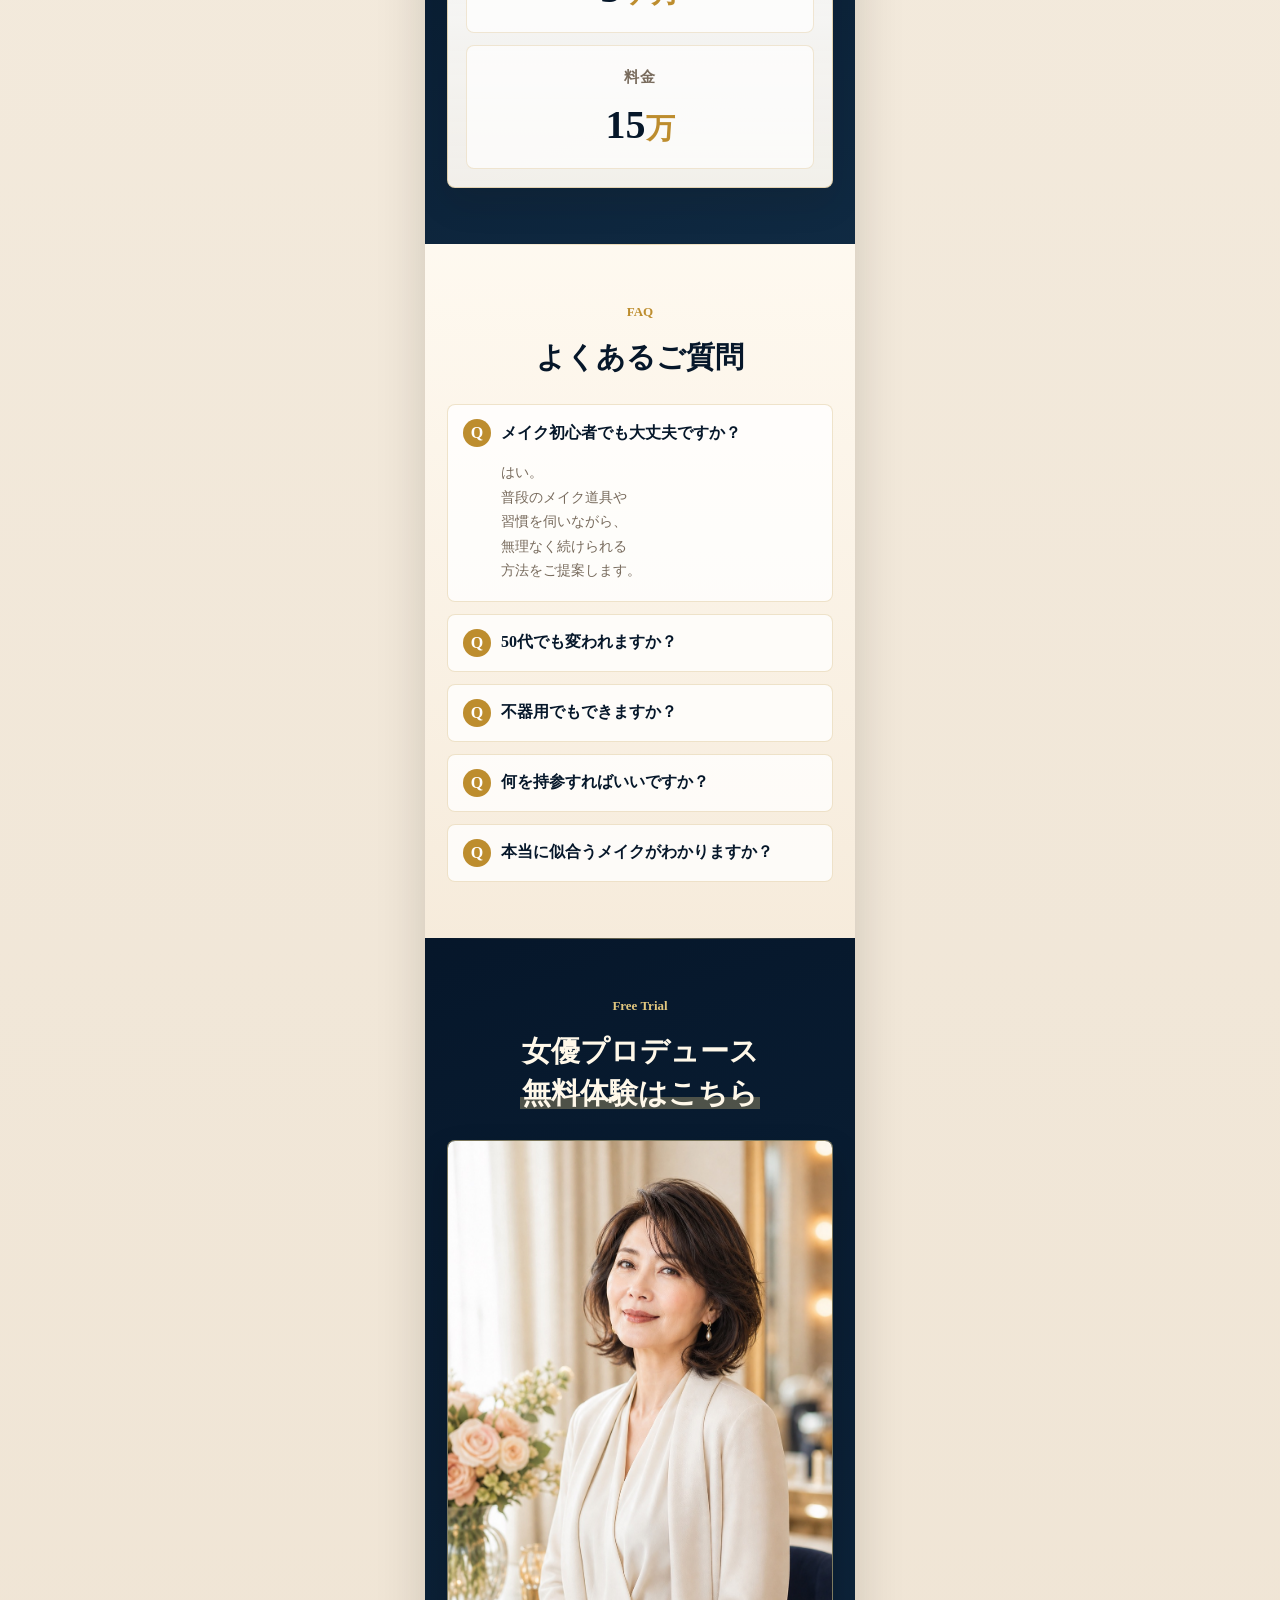
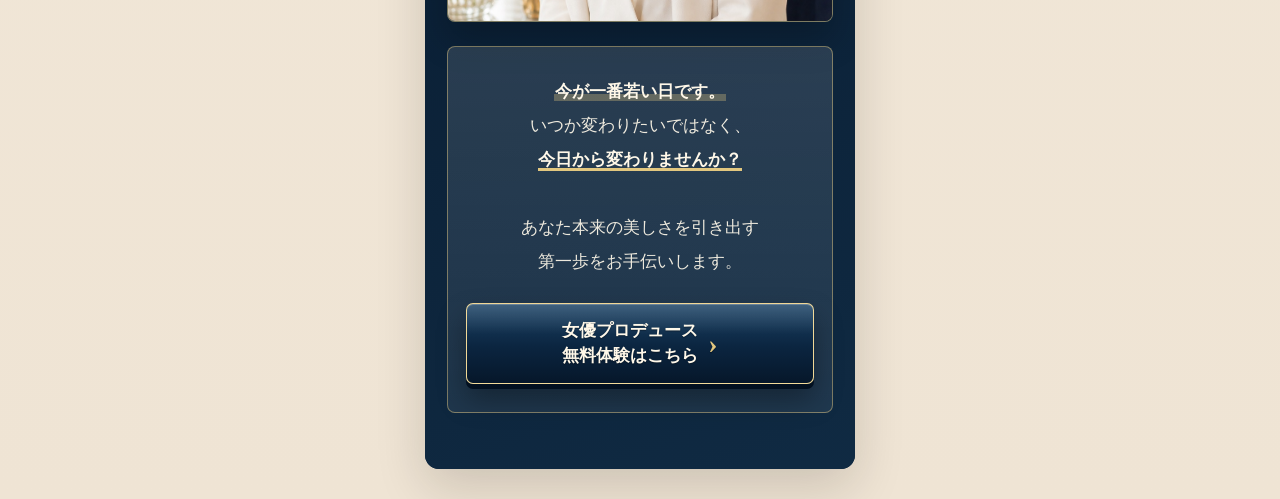
==== commit 8e0d99c0: "Unify actress production naming" ====
--- a/index.html
+++ b/index.html
@@ -3,9 +3,9 @@
 <head>
   <meta charset="utf-8">
   <meta name="viewport" content="width=device-width, initial-scale=1">
-  <title>40代からの女優変身プロデュース</title>
-  <meta name="description" content="年齢を重ねたからこそ、もっと美しく輝ける。40代からの女優変身プロデュース無料体験LPです。">
-  <meta property="og:title" content="40代からの女優変身プロデュース">
+  <title>40代からの女優プロデュース</title>
+  <meta name="description" content="年齢を重ねたからこそ、もっと美しく輝ける。40代からの女優プロデュース無料体験LPです。">
+  <meta property="og:title" content="40代からの女優プロデュース">
   <meta property="og:description" content="自分に似合うヘアメイクを知り、マイナス10歳の印象と自信を手に入れる無料体験。">
   <meta property="og:image" content="assets/fv.jpg">
   <style>
@@ -1390,7 +1390,7 @@
           <span class="line">一緒に作りたい。</span>
           <br>
           <span class="line">その想いから、</span>
-          <span class="line">女優変身プロデュースを始めました。</span>
+          <span class="line">女優プロデュースを始めました。</span>
         </p>
       </div>
     </section>
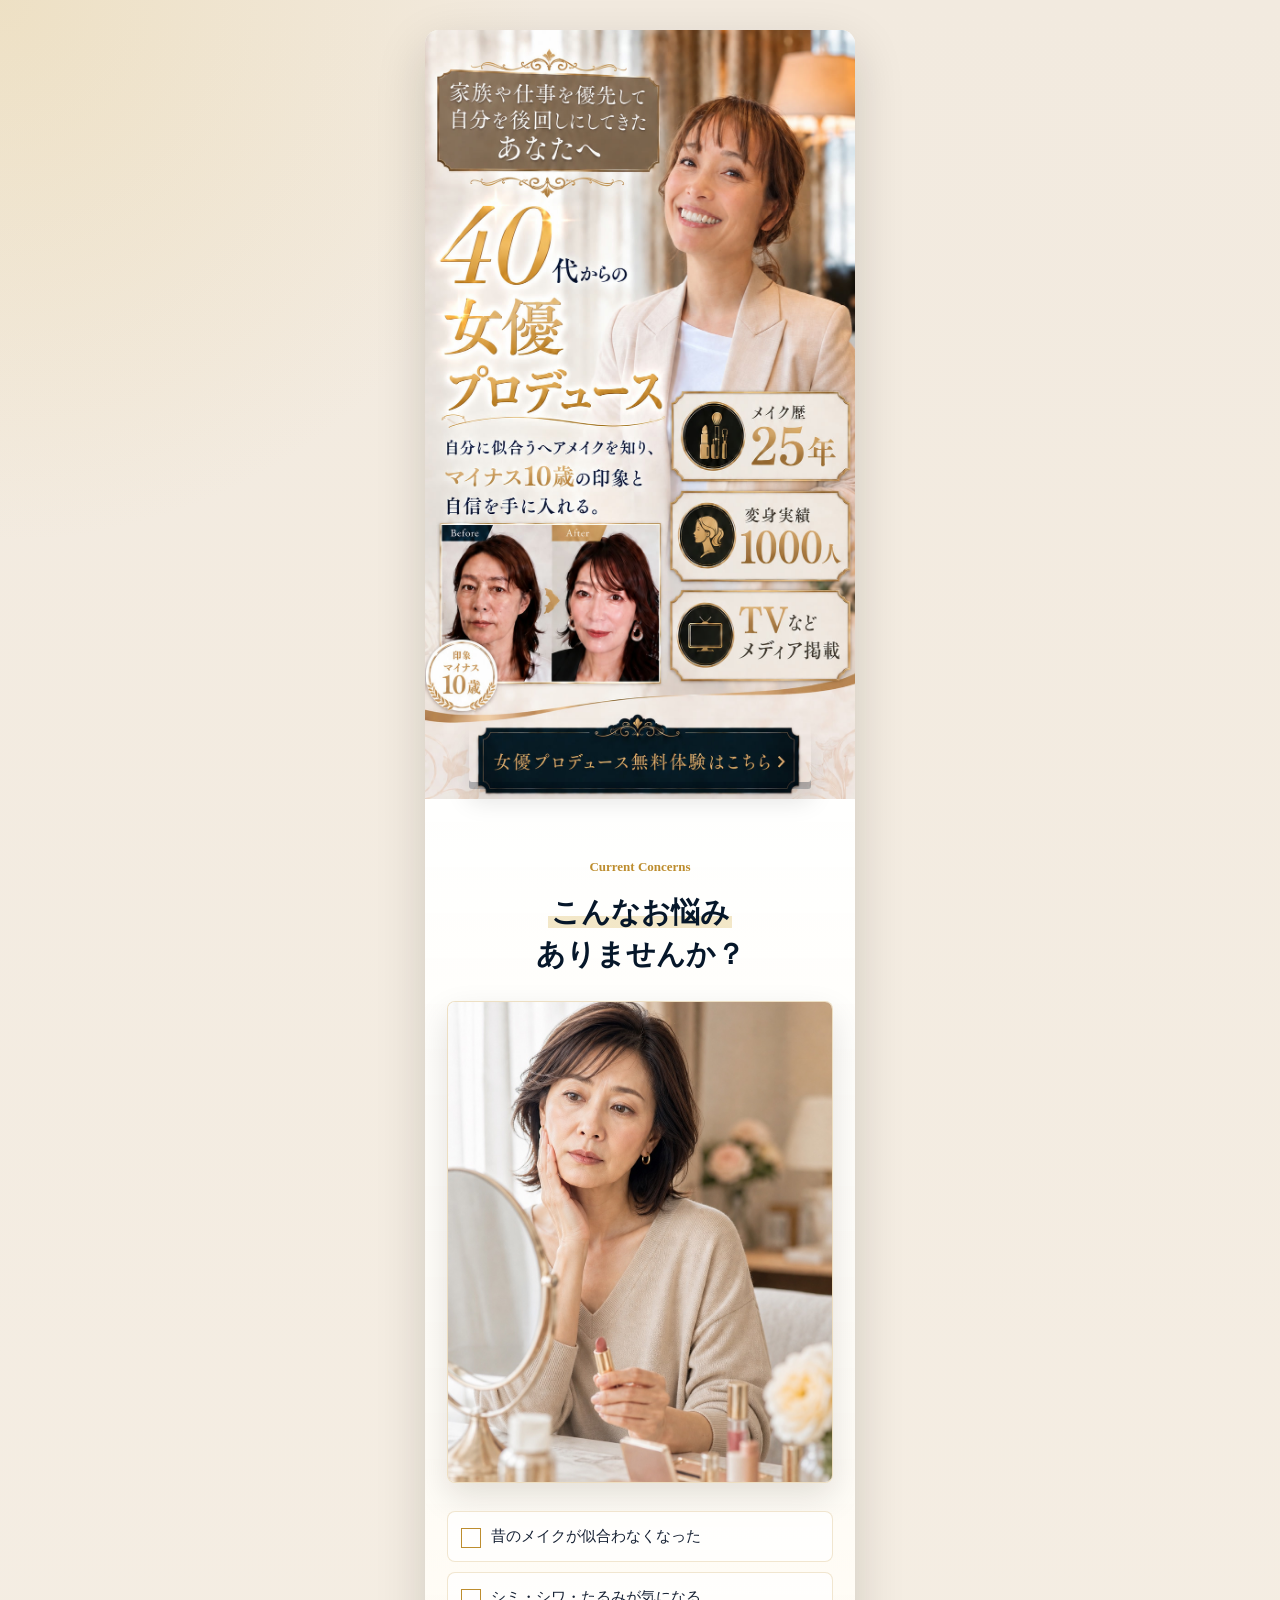
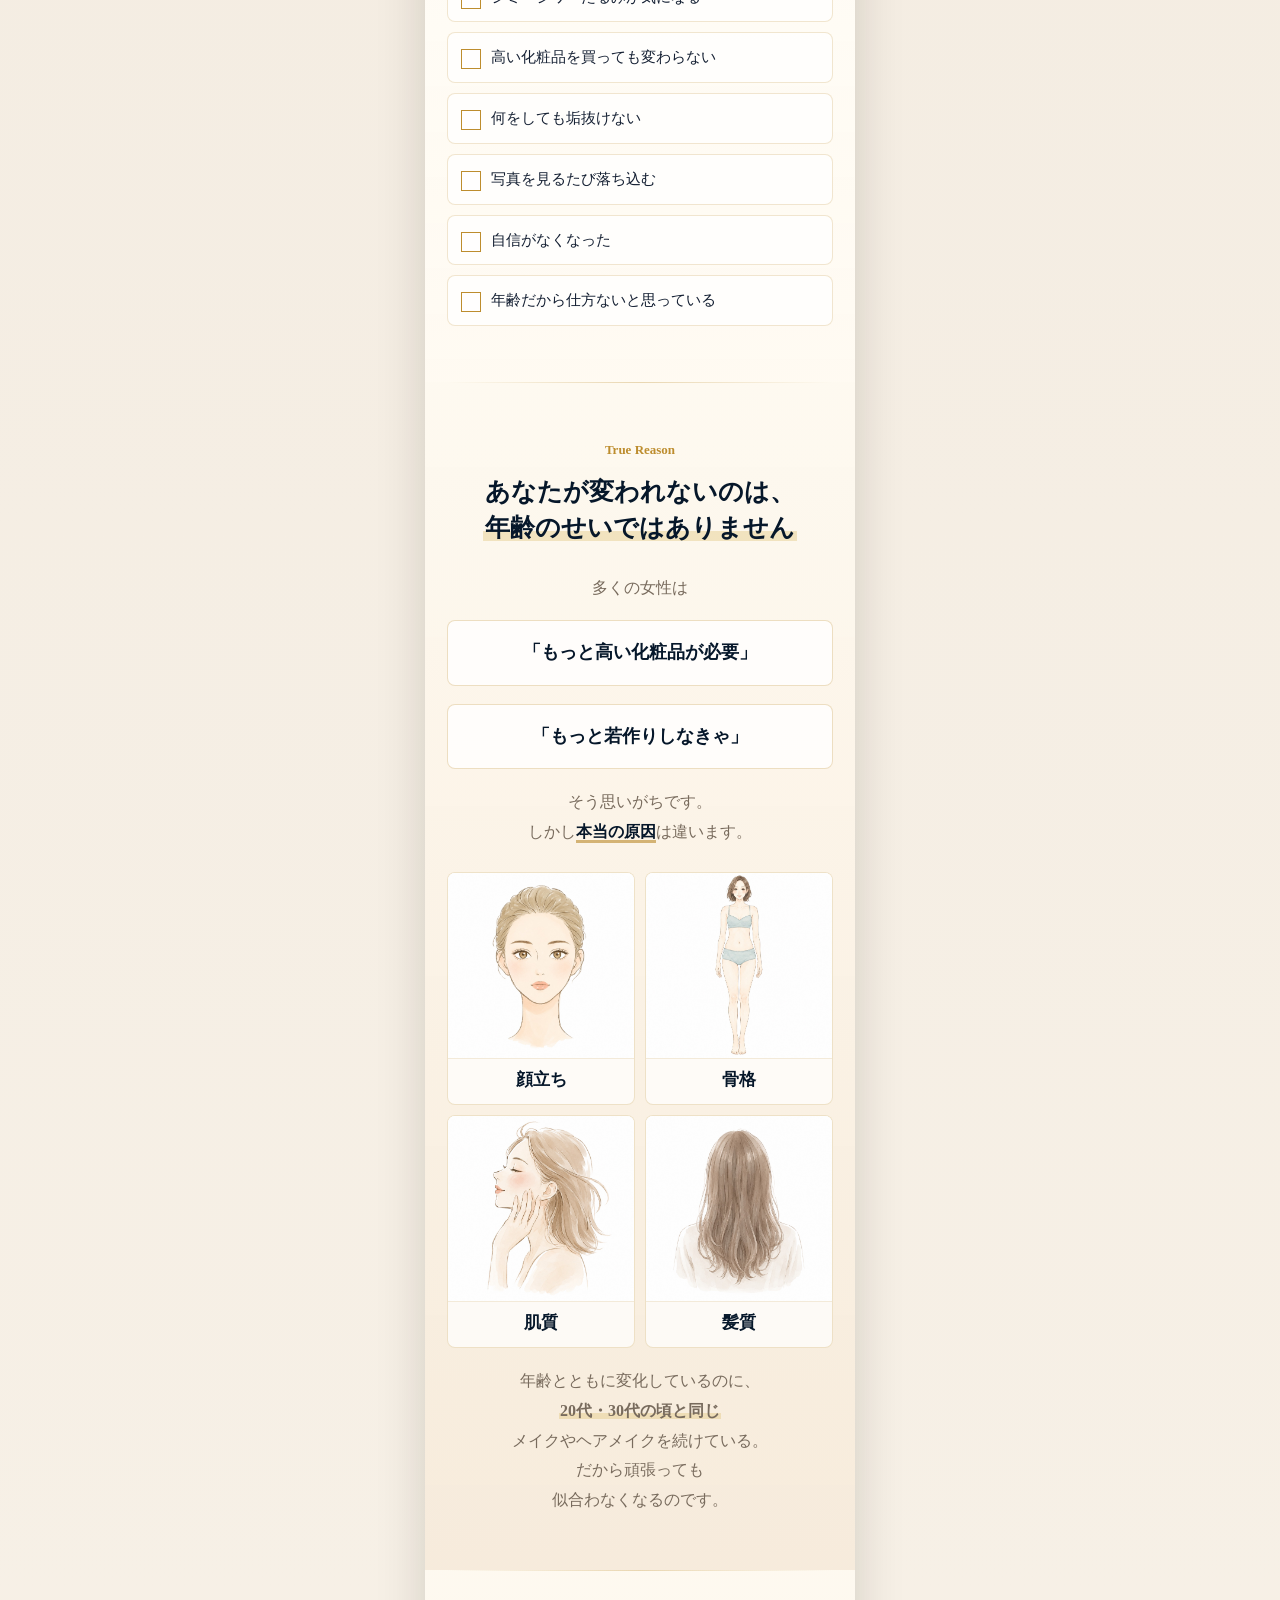
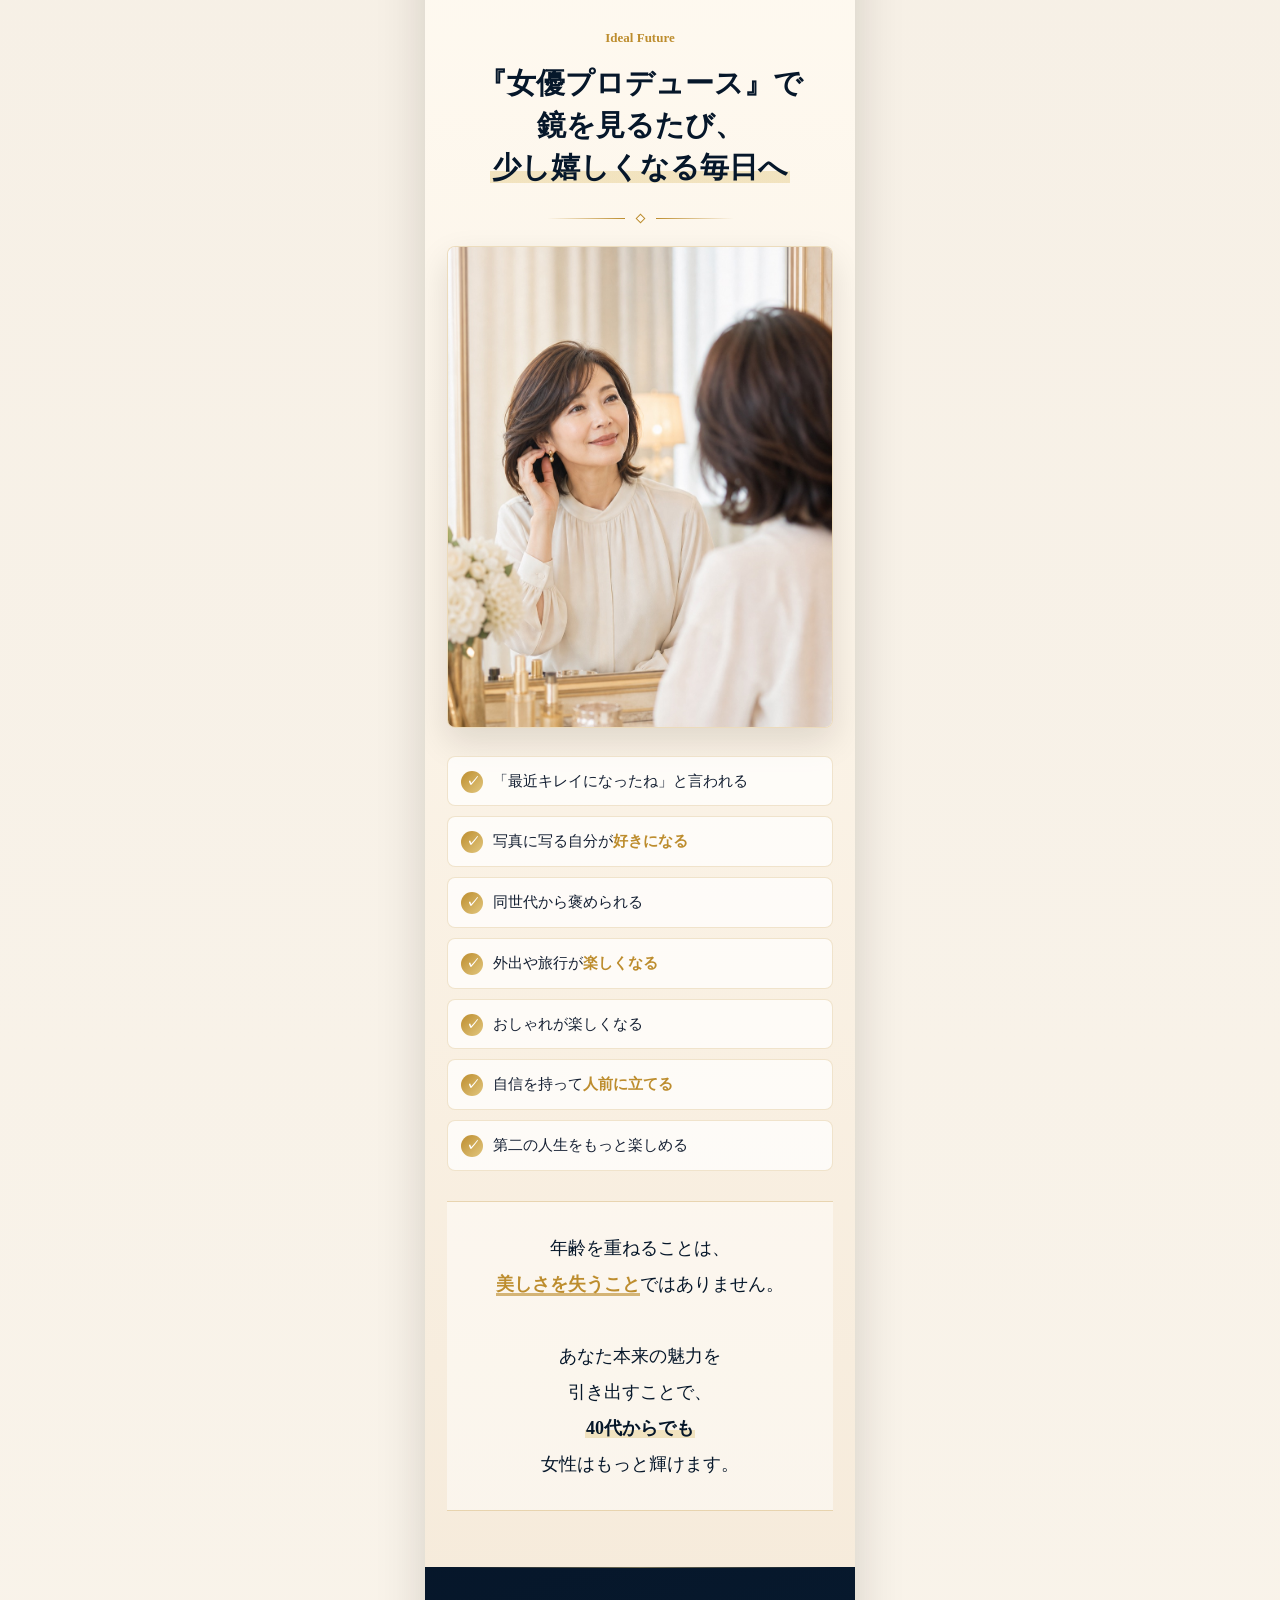
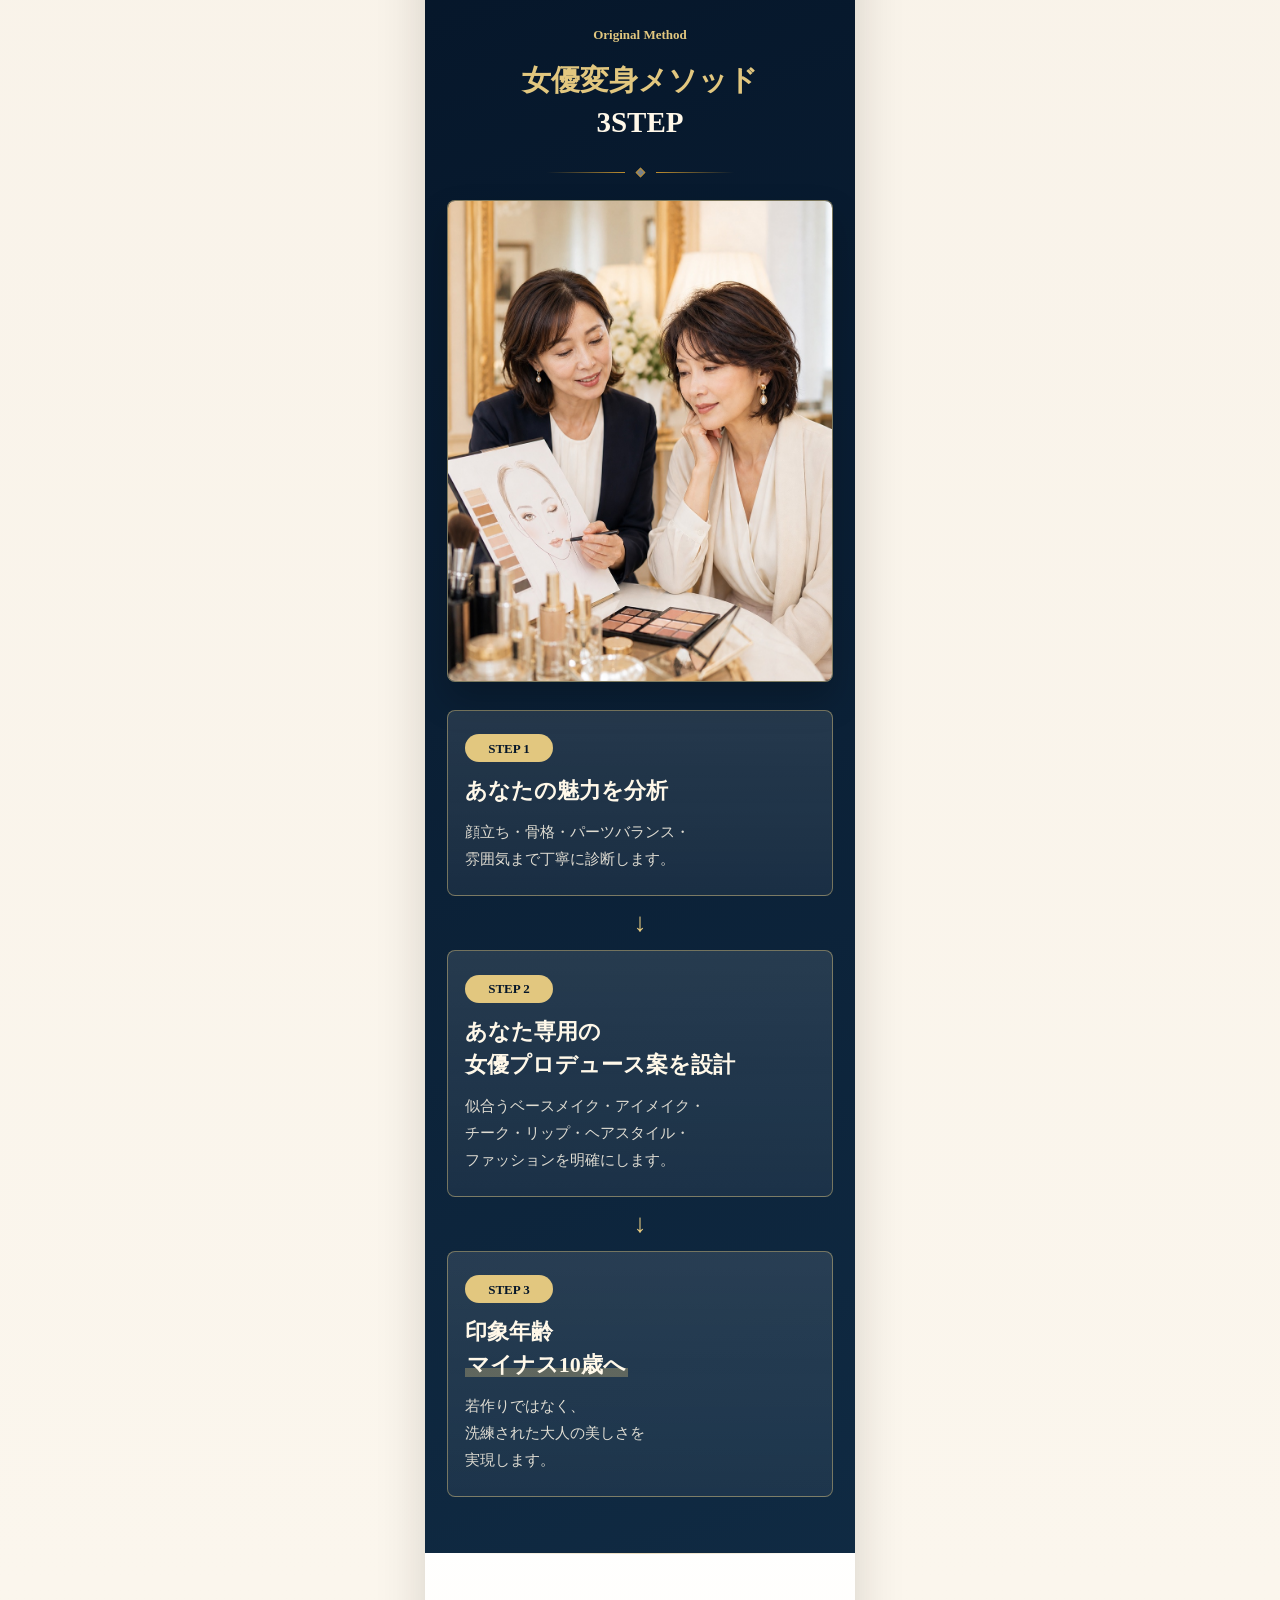
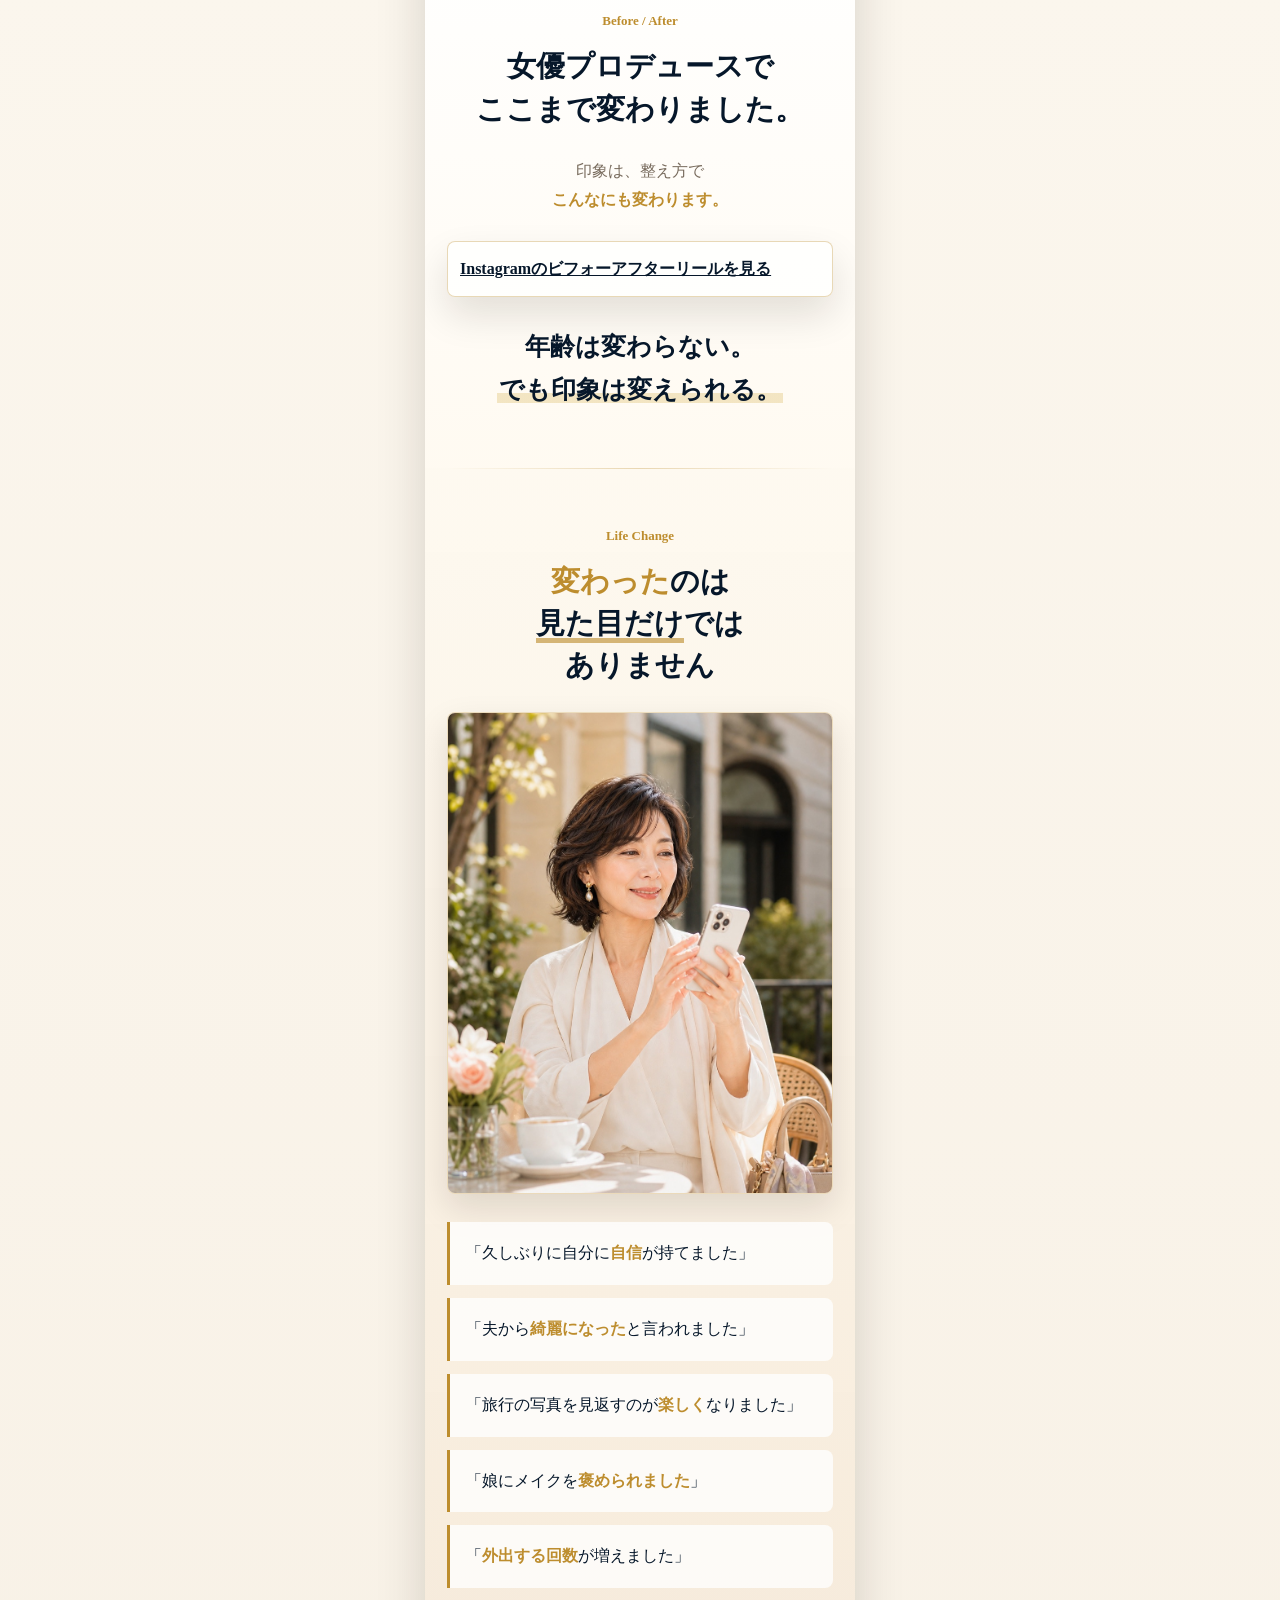
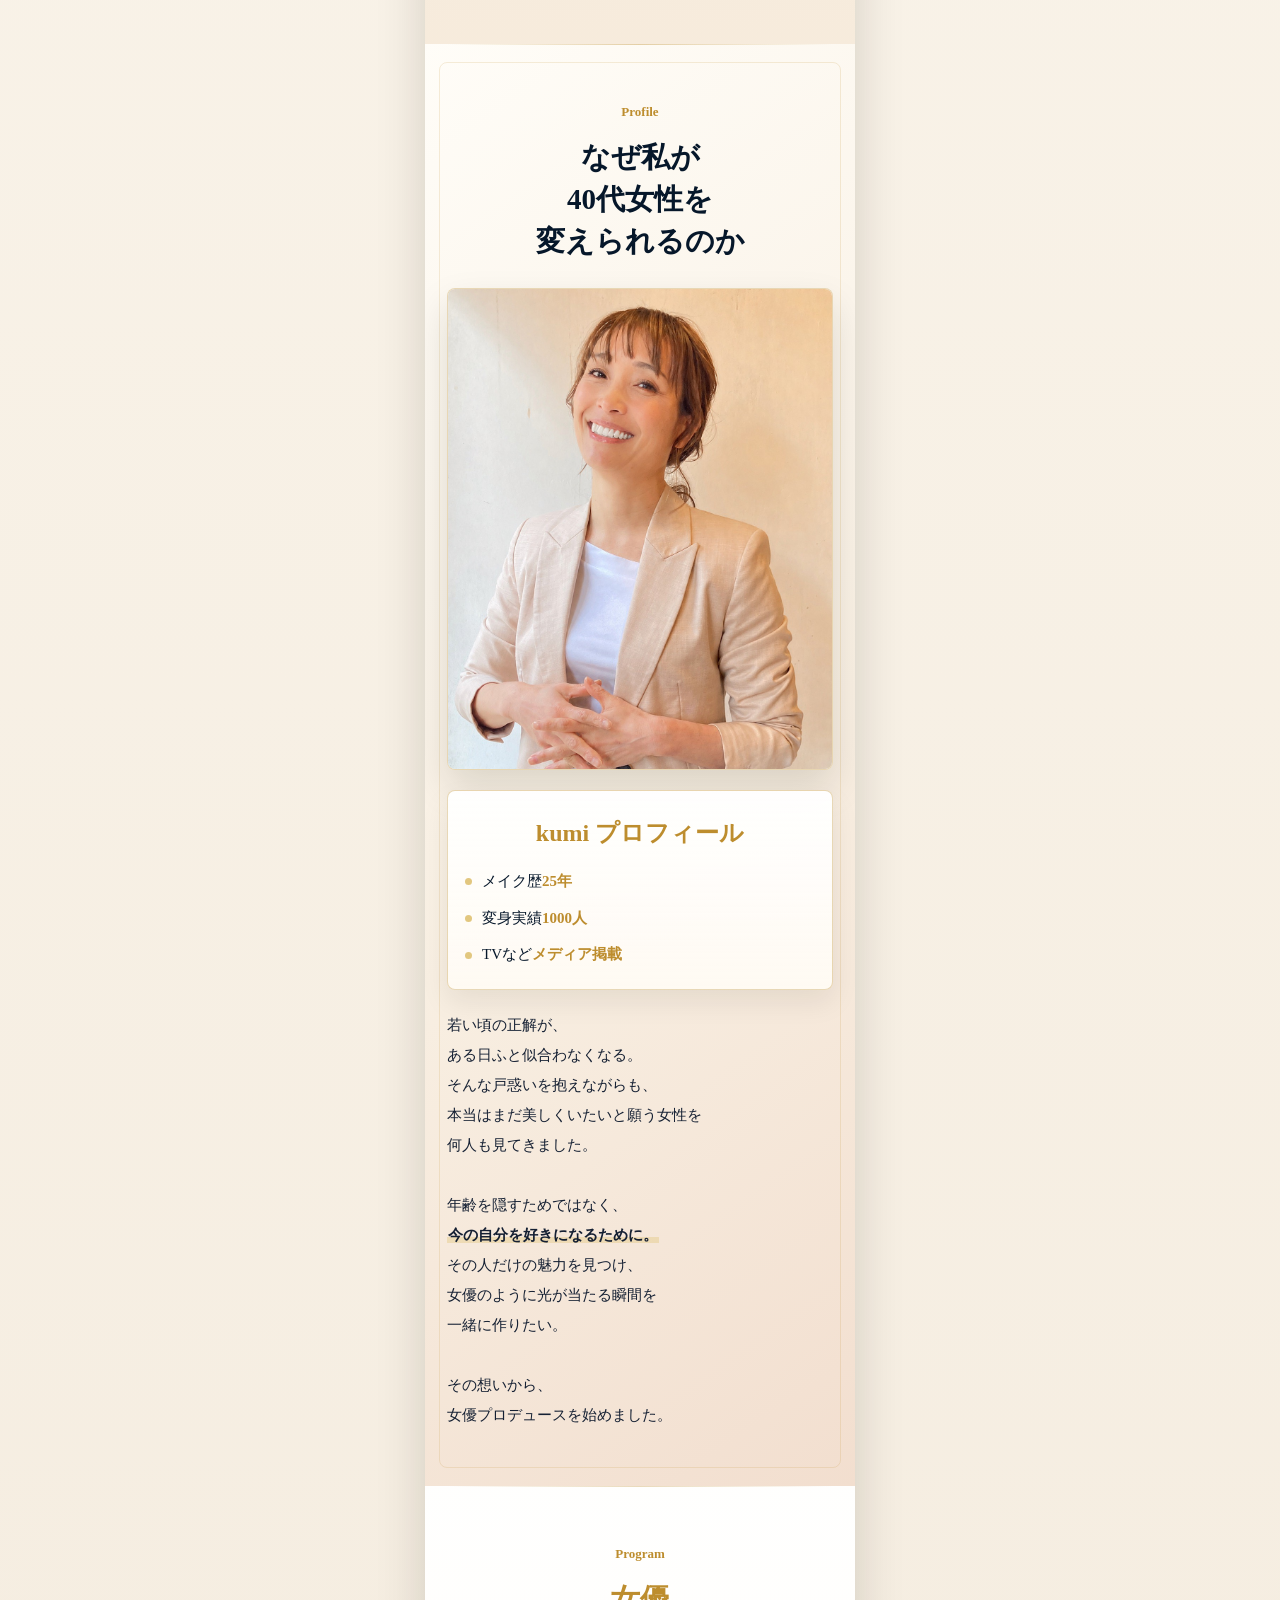
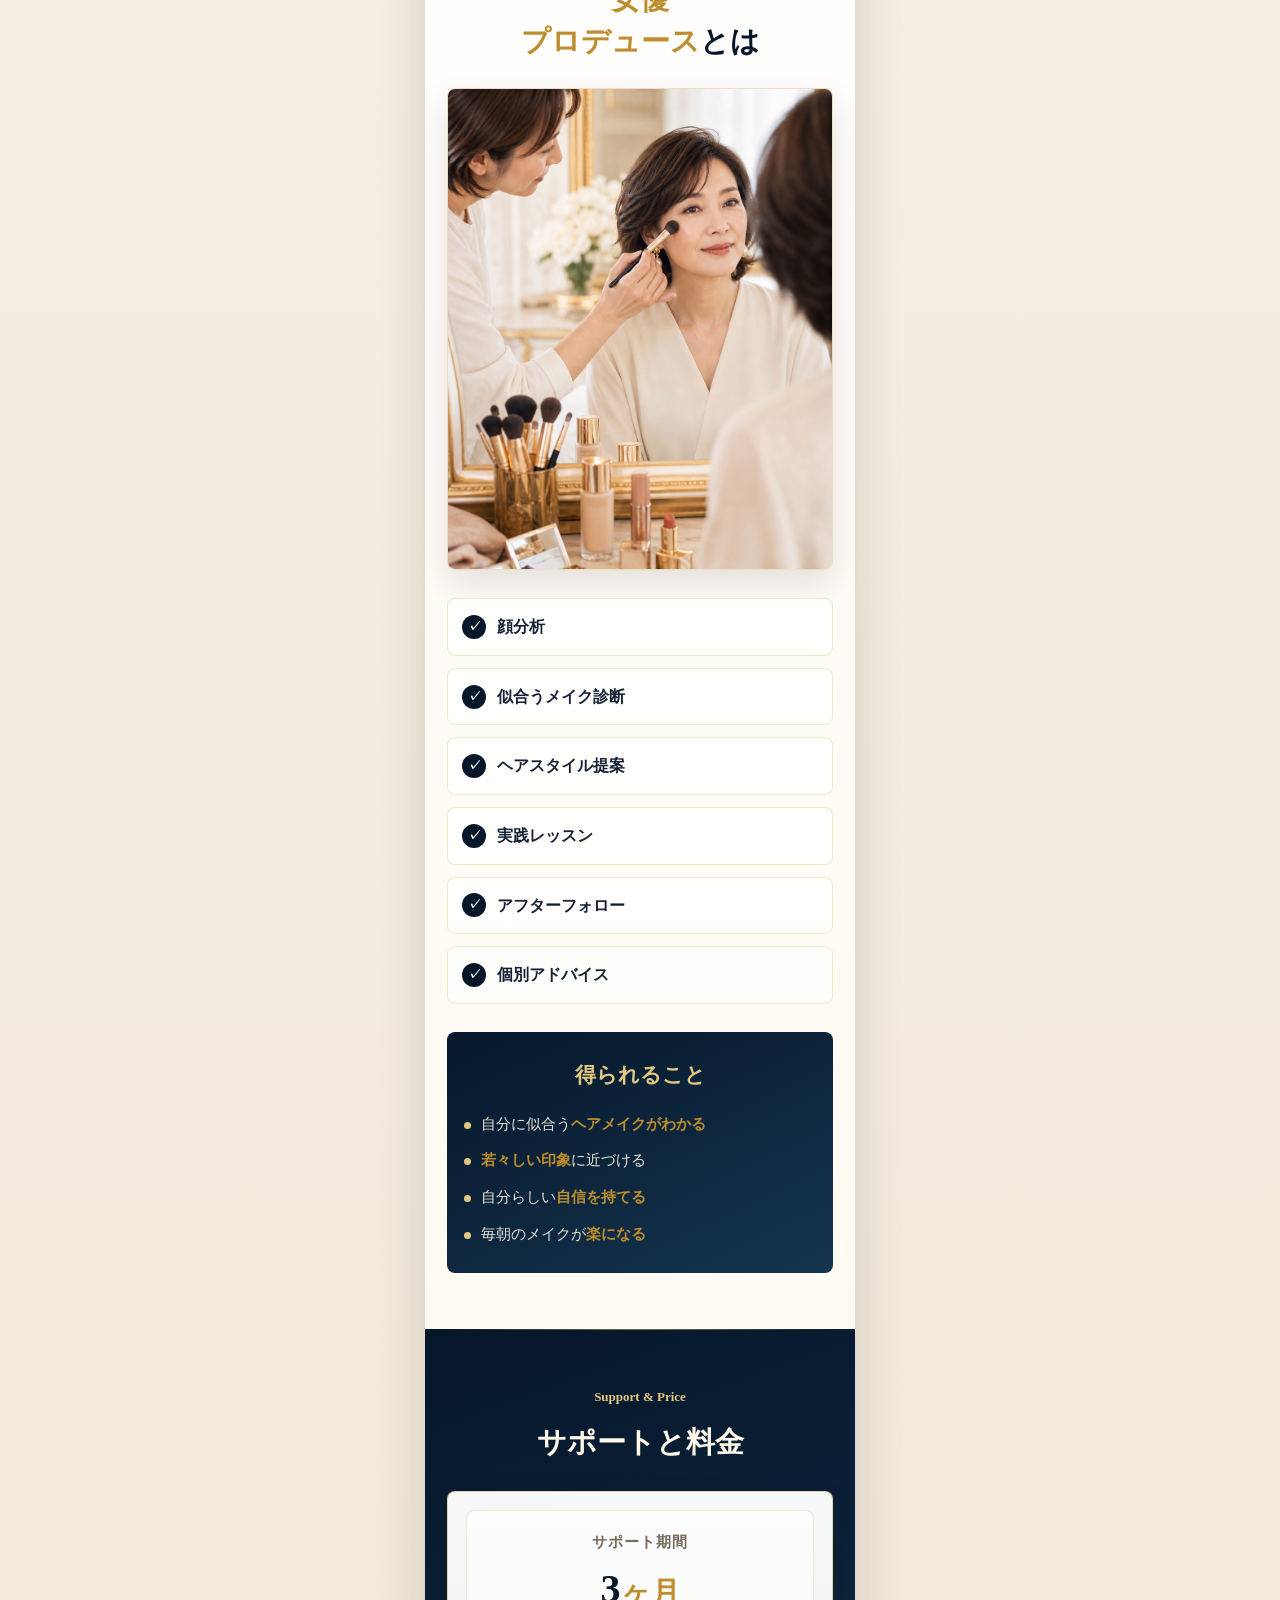
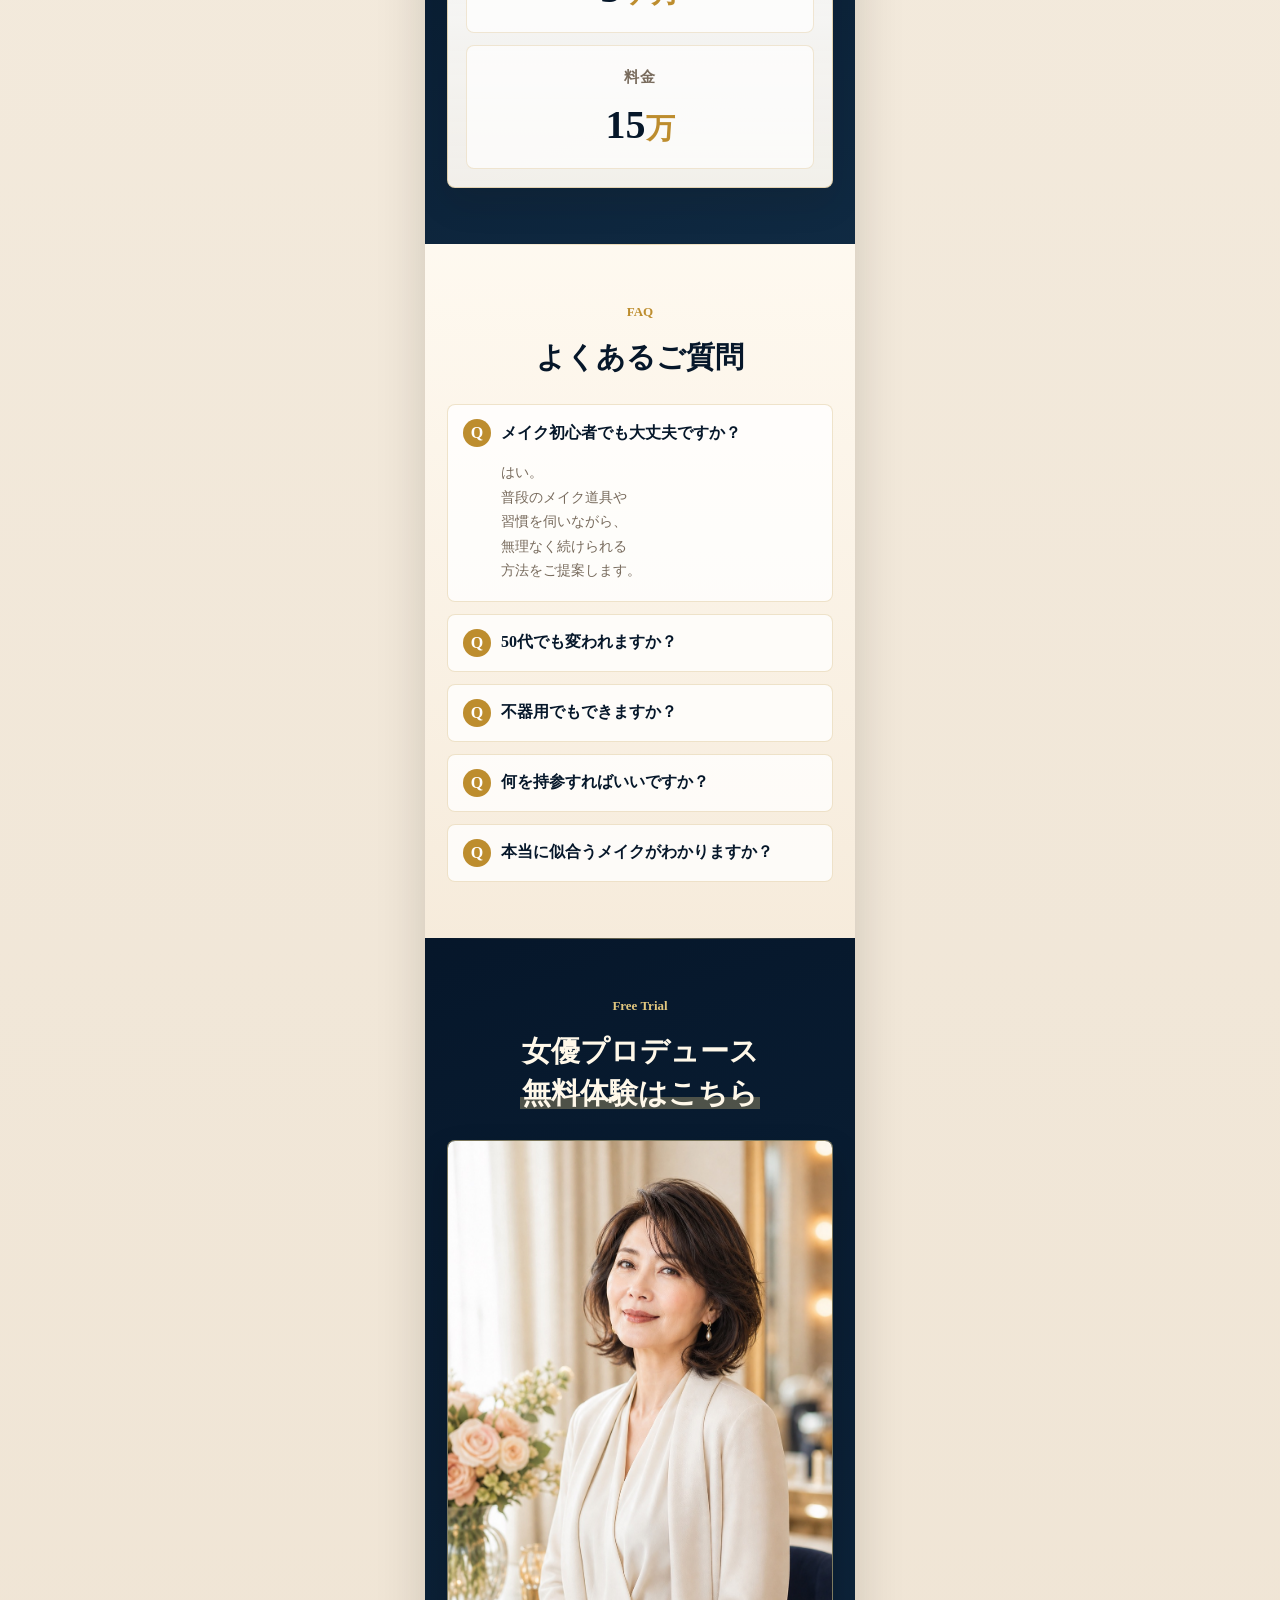
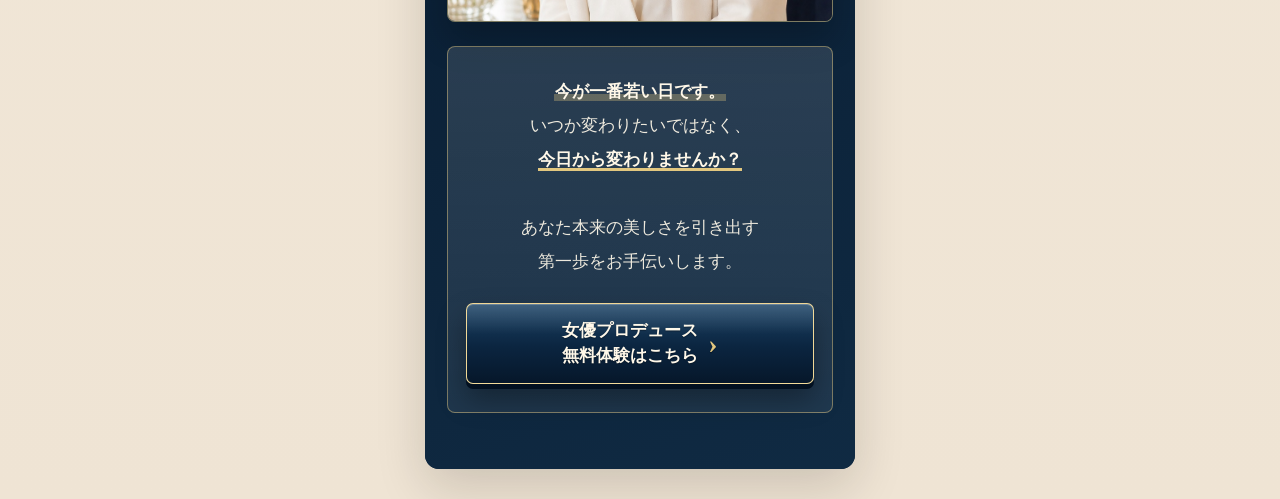
==== commit 1d5117bb: "Update hero portrait and CTA destination" ====
--- a/index.html
+++ b/index.html
@@ -84,14 +84,18 @@
 
     .hero-cta-hotspot {
       position: absolute;
-      left: 13.8%;
-      right: 13.8%;
-      bottom: 4.15%;
-      height: 6.25%;
+      z-index: 5;
+      display: block;
+      left: 9%;
+      right: 9%;
+      bottom: 1.2%;
+      height: 9.5%;
       border: 0;
       border-radius: 4px;
       background: transparent;
       cursor: pointer;
+      pointer-events: auto;
+      touch-action: manipulation;
       -webkit-tap-highlight-color: transparent;
       transform: translateY(0);
       transition: transform 0.16s ease, filter 0.16s ease;
@@ -1160,7 +1164,7 @@
   <main class="site">
     <figure class="hero" aria-label="40代からの女優プロデュース">
       <img src="assets/fv.jpg" alt="年齢を重ねたからこそ、もっと美しく、輝ける。40代からの女優プロデュース。">
-      <a class="hero-cta-hotspot" href="https://lin.ee/yvGAvV9" aria-label="LINEで女優プロデュース無料体験に申し込む"></a>
+      <a class="hero-cta-hotspot" href="https://liff.line.me/2010490793-H7SX569v?liff_id=2010490793-H7SX569v&amp;is=1zhLXeyoVD" aria-label="LINEで女優プロデュース無料体験に申し込む"></a>
     </figure>
 
     <section class="section section--white" id="worry">
@@ -1487,7 +1491,7 @@
           <span class="line">あなた本来の美しさを引き出す</span>
           <span class="line">第一歩をお手伝いします。</span>
         </p>
-        <a class="cta-button cta-button--stacked" href="https://lin.ee/yvGAvV9">
+        <a class="cta-button cta-button--stacked" href="https://liff.line.me/2010490793-H7SX569v?liff_id=2010490793-H7SX569v&amp;is=1zhLXeyoVD">
           <span>
             <span class="line">女優プロデュース</span>
             <span class="line">無料体験はこちら</span>
@@ -1497,7 +1501,7 @@
     </section>
 
     <div class="fixed-cta">
-      <a class="cta-button" href="https://lin.ee/yvGAvV9">
+      <a class="cta-button" href="https://liff.line.me/2010490793-H7SX569v?liff_id=2010490793-H7SX569v&amp;is=1zhLXeyoVD">
         <span>女優プロデュース無料体験はこちら</span>
       </a>
     </div>
